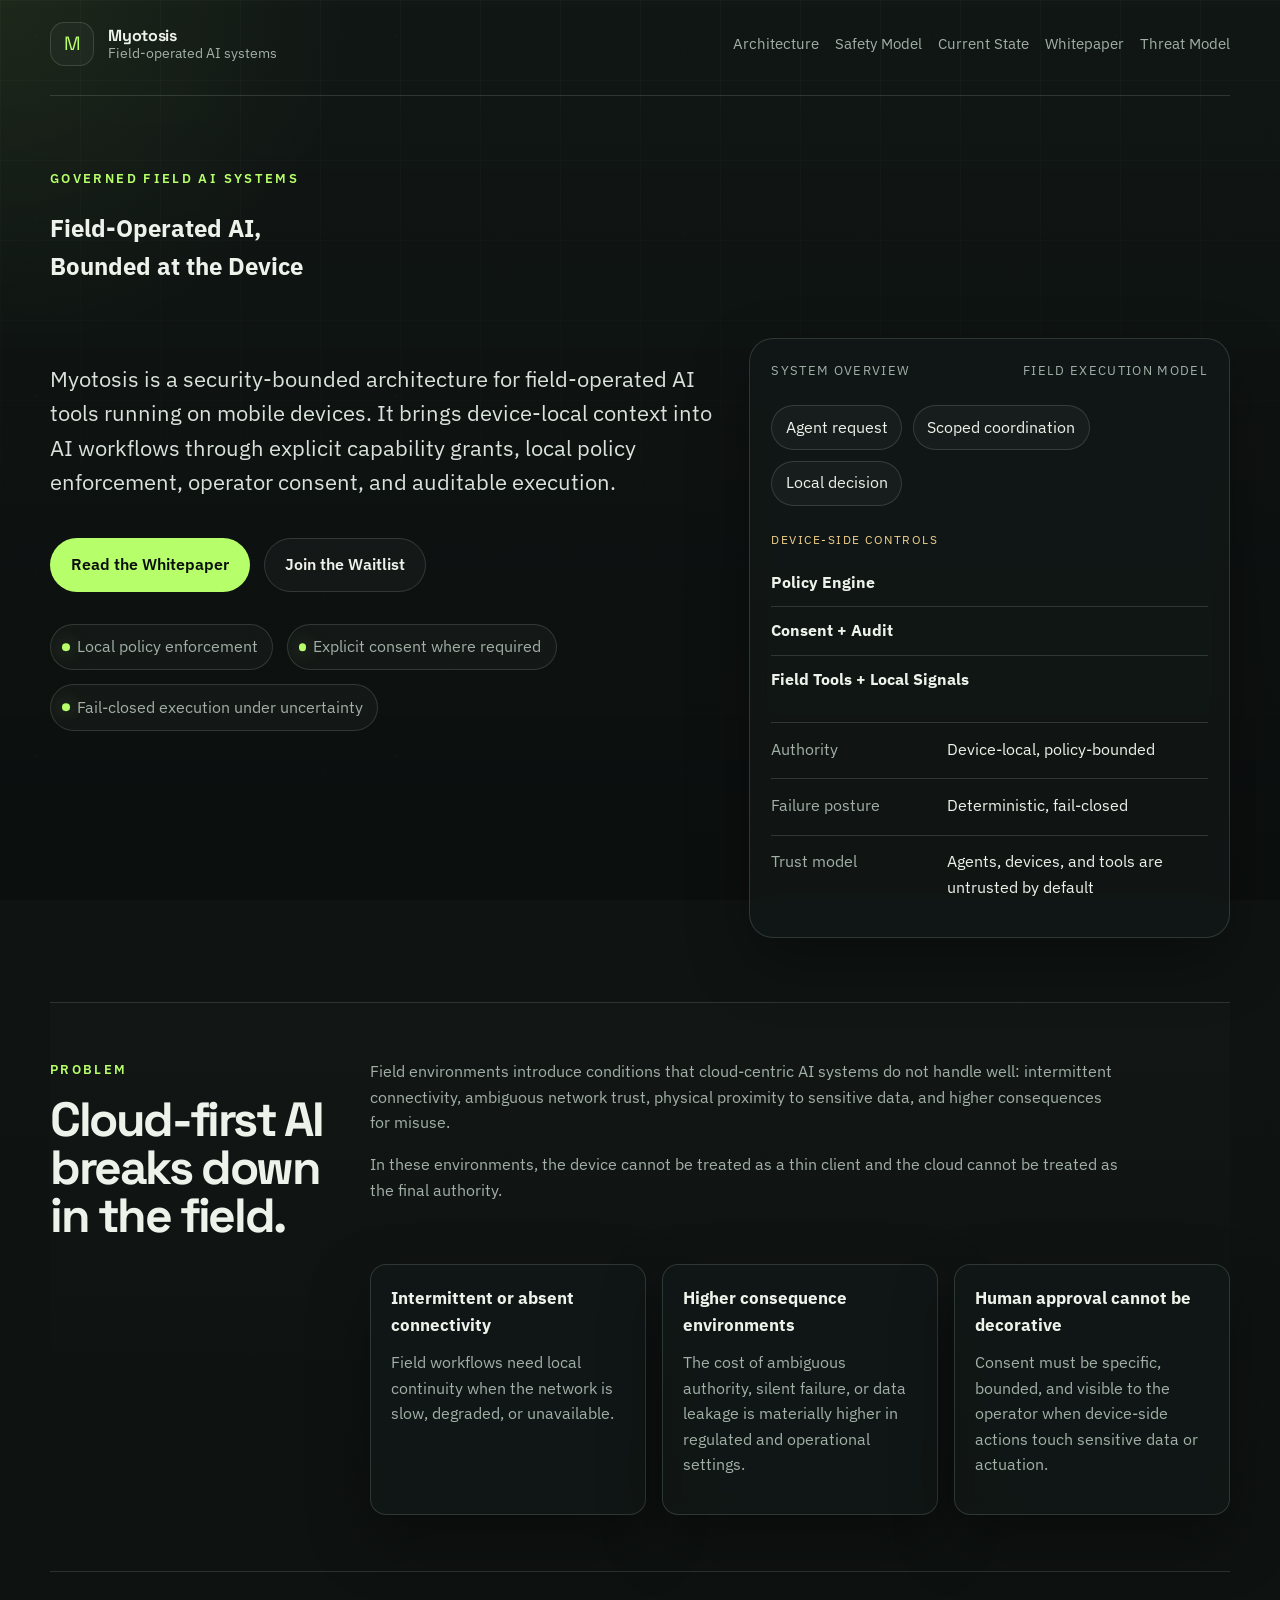
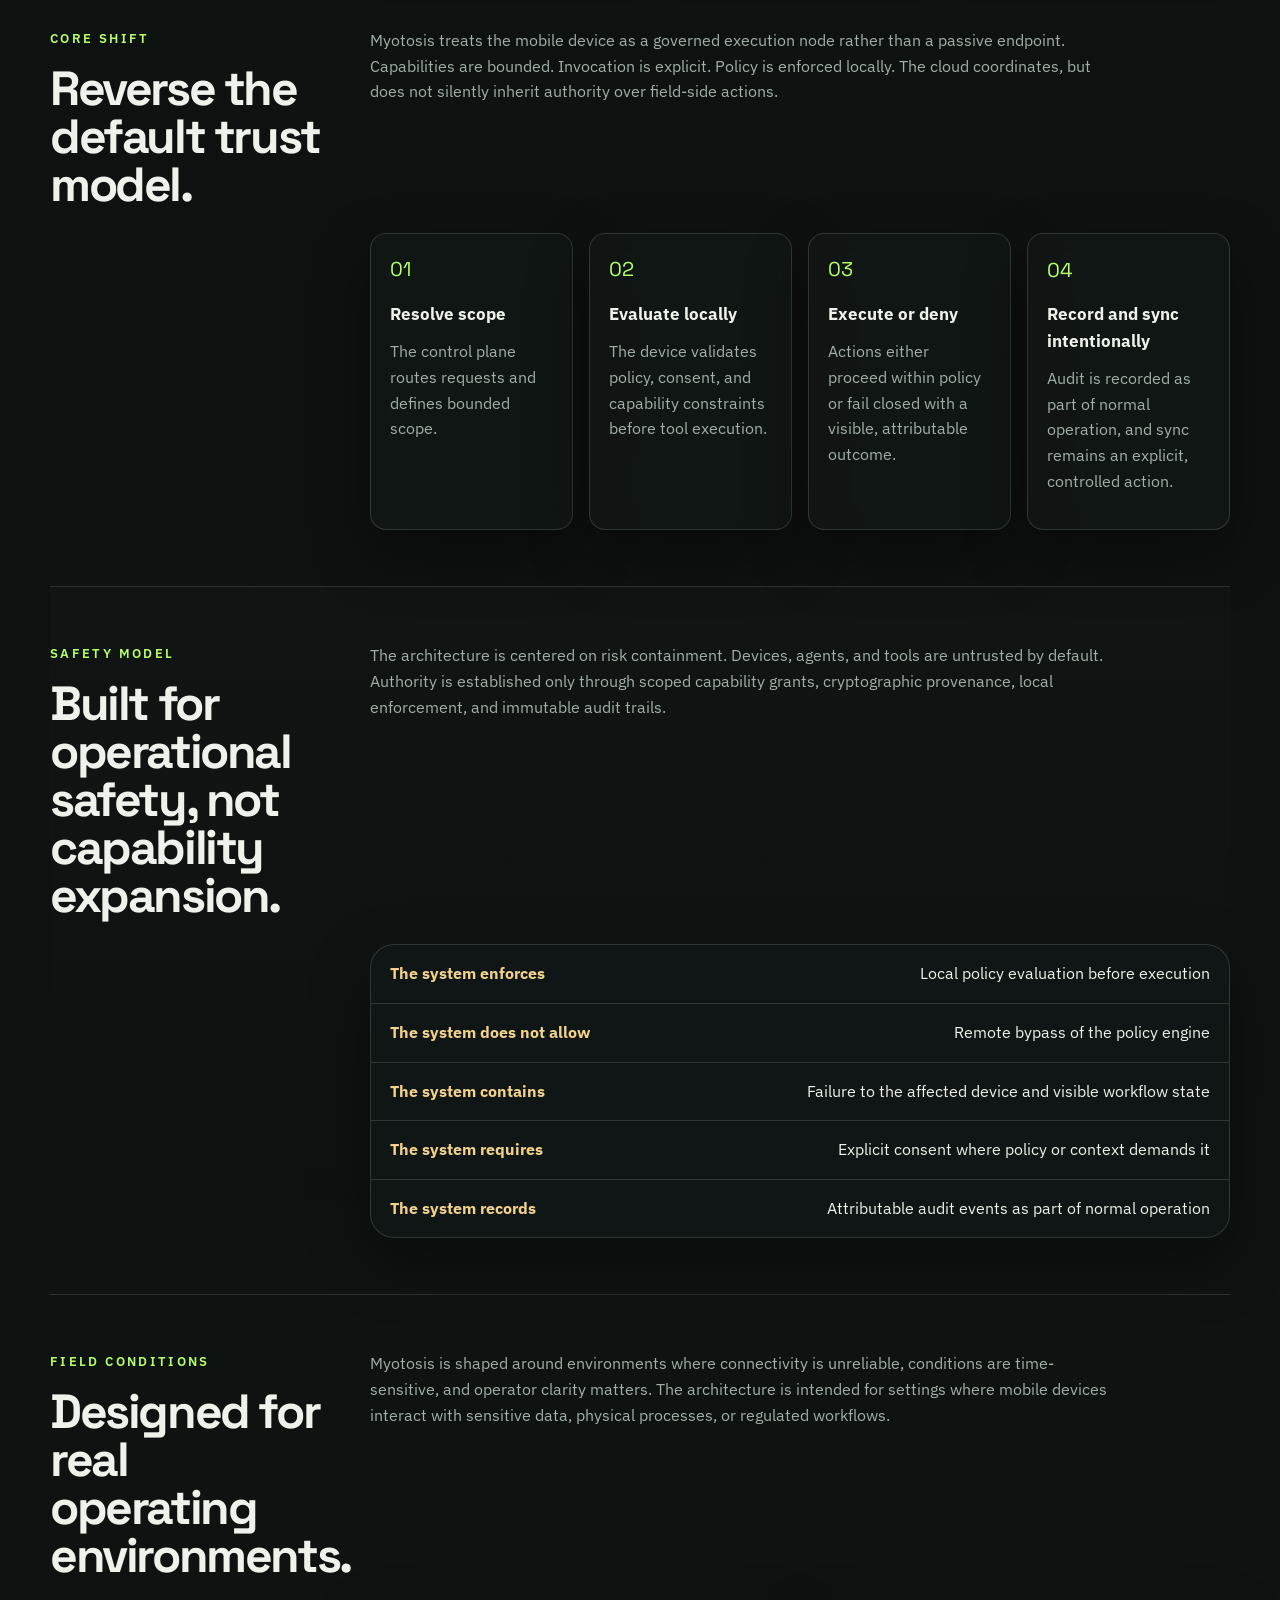
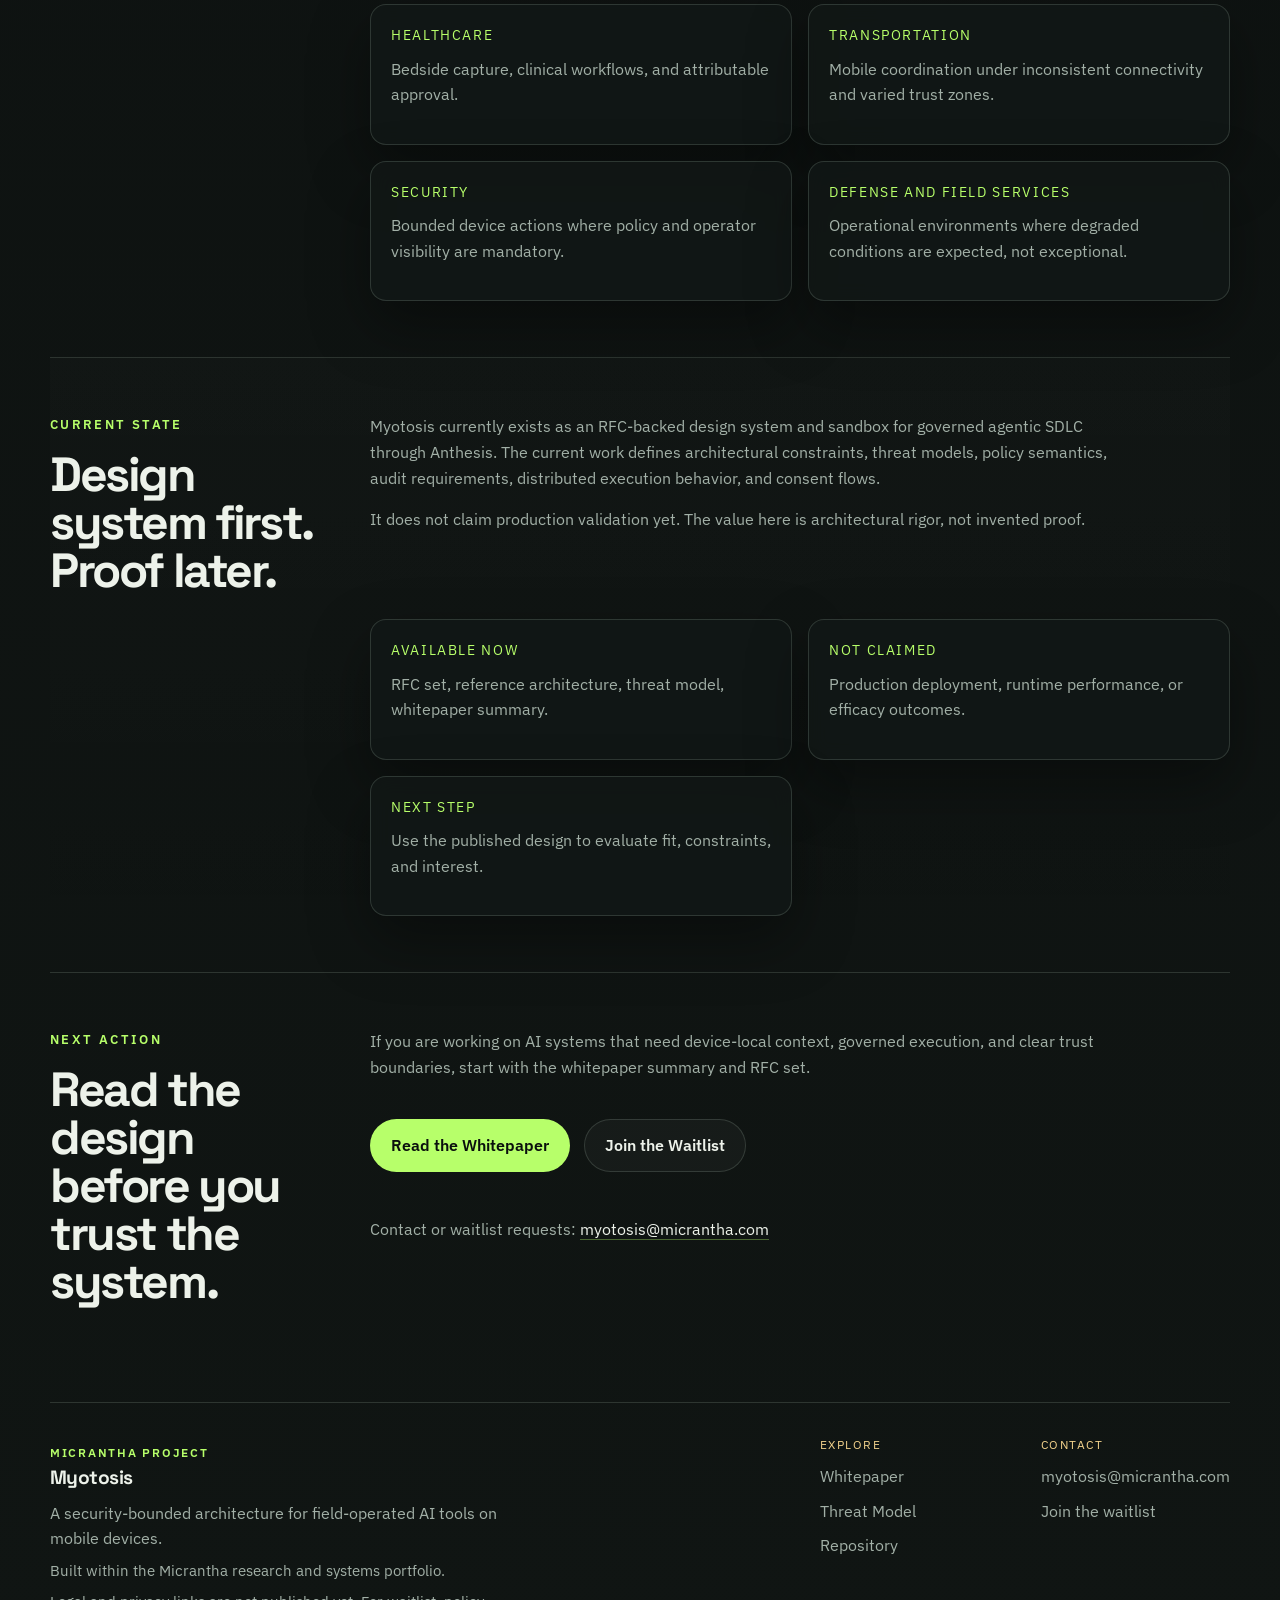
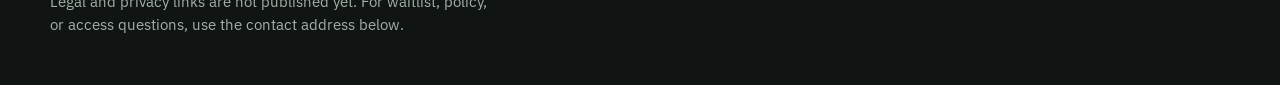
==== web/index.html @ fd159fad "feat: move public website to community repo" ====
<!DOCTYPE html>
<html lang="en">
  <head>
    <meta charset="UTF-8" />
    <meta name="viewport" content="width=device-width, initial-scale=1.0" />
    <title>Myotosis | Field-Operated AI, Bounded at the Device</title>
    <meta
      name="description"
      content="Myotosis is a security-bounded architecture for field-operated AI tools on mobile devices, with local policy enforcement, explicit consent, and auditable execution."
    />
    <link rel="preconnect" href="https://fonts.googleapis.com" />
    <link rel="preconnect" href="https://fonts.gstatic.com" crossorigin />
    <link
      href="https://fonts.googleapis.com/css2?family=IBM+Plex+Sans:wght@400;500;600&family=Space+Grotesk:wght@500;700&display=swap"
      rel="stylesheet"
    />
    <link rel="stylesheet" href="assets/styles.css" />
  </head>
  <body class="page-shell">
    <div class="noise" aria-hidden="true"></div>
    <header class="site-header">
      <a class="brand" href="index.html">
        <span class="brand-mark">M</span>
        <span class="brand-copy">
          <strong>Myotosis</strong>
          <span>Field-operated AI systems</span>
        </span>
      </a>
      <nav class="site-nav" aria-label="Primary">
        <a href="#architecture">Architecture</a>
        <a href="#safety">Safety Model</a>
        <a href="#state">Current State</a>
        <a href="whitepaper.html">Whitepaper</a>
        <a href="threat-model.html">Threat Model</a>
      </nav>
    </header>

    <main>
      <section class="hero">
        <div class="hero-headline">
          <p class="eyebrow">Governed field AI systems</p>
          <h1>
            <span>Field-Operated AI,</span>
            <span>Bounded at the Device</span>
          </h1>
        </div>

        <div class="hero-copy">
          <p class="lede">
            Myotosis is a security-bounded architecture for field-operated AI
            tools running on mobile devices. It brings device-local context into
            AI workflows through explicit capability grants, local policy
            enforcement, operator consent, and auditable execution.
          </p>
          <div class="cta-row">
            <a class="button button-primary" href="whitepaper.html"
              >Read the Whitepaper</a
            >
            <a
              class="button button-secondary"
              href="mailto:myotosis@micrantha.com?subject=Waitlist%20Request"
              >Join the Waitlist</a
            >
          </div>
          <ul class="signal-list" aria-label="Key properties">
            <li>Local policy enforcement</li>
            <li>Explicit consent where required</li>
            <li>Fail-closed execution under uncertainty</li>
          </ul>
        </div>

        <aside class="hero-panel" aria-label="System overview">
          <div class="panel-header">
            <span>System overview</span>
            <span>Field execution model</span>
          </div>
          <div class="diagram-flow" aria-label="Request path">
            <span>Agent request</span>
            <span>Scoped coordination</span>
            <span>Local decision</span>
          </div>
          <div class="diagram-lanes">
            <span class="lane-label">Device-side controls</span>
            <div class="diagram-core">
              <strong>Policy Engine</strong>
              <strong>Consent + Audit</strong>
              <strong>Field Tools + Local Signals</strong>
            </div>
          </div>
          <dl class="panel-metrics">
            <div>
              <dt>Authority</dt>
              <dd>Device-local, policy-bounded</dd>
            </div>
            <div>
              <dt>Failure posture</dt>
              <dd>Deterministic, fail-closed</dd>
            </div>
            <div>
              <dt>Trust model</dt>
              <dd>Agents, devices, and tools are untrusted by default</dd>
            </div>
          </dl>
        </aside>
      </section>

      <section class="section-grid section-band">
        <div class="section-intro">
          <p class="section-label">Problem</p>
          <h2>Cloud-first AI breaks down in the field.</h2>
        </div>
        <div class="section-copy">
          <p>
            Field environments introduce conditions that cloud-centric AI
            systems do not handle well: intermittent connectivity, ambiguous
            network trust, physical proximity to sensitive data, and higher
            consequences for misuse.
          </p>
          <p>
            In these environments, the device cannot be treated as a thin
            client and the cloud cannot be treated as the final authority.
          </p>
        </div>
        <div class="card-grid">
          <article class="feature-card">
            <h3>Intermittent or absent connectivity</h3>
            <p>
              Field workflows need local continuity when the network is slow,
              degraded, or unavailable.
            </p>
          </article>
          <article class="feature-card">
            <h3>Higher consequence environments</h3>
            <p>
              The cost of ambiguous authority, silent failure, or data leakage is
              materially higher in regulated and operational settings.
            </p>
          </article>
          <article class="feature-card">
            <h3>Human approval cannot be decorative</h3>
            <p>
              Consent must be specific, bounded, and visible to the operator
              when device-side actions touch sensitive data or actuation.
            </p>
          </article>
        </div>
      </section>

      <section class="section-grid" id="architecture">
        <div class="section-intro">
          <p class="section-label">Core shift</p>
          <h2>Reverse the default trust model.</h2>
        </div>
        <div class="section-copy">
          <p>
            Myotosis treats the mobile device as a governed execution node
            rather than a passive endpoint. Capabilities are bounded.
            Invocation is explicit. Policy is enforced locally. The cloud
            coordinates, but does not silently inherit authority over field-side
            actions.
          </p>
        </div>
        <div class="timeline">
          <div class="timeline-item">
            <span>01</span>
            <h3>Resolve scope</h3>
            <p>The control plane routes requests and defines bounded scope.</p>
          </div>
          <div class="timeline-item">
            <span>02</span>
            <h3>Evaluate locally</h3>
            <p>
              The device validates policy, consent, and capability constraints
              before tool execution.
            </p>
          </div>
          <div class="timeline-item">
            <span>03</span>
            <h3>Execute or deny</h3>
            <p>
              Actions either proceed within policy or fail closed with a visible,
              attributable outcome.
            </p>
          </div>
          <div class="timeline-item">
            <span>04</span>
            <h3>Record and sync intentionally</h3>
            <p>
              Audit is recorded as part of normal operation, and sync remains an
              explicit, controlled action.
            </p>
          </div>
        </div>
      </section>

      <section class="section-grid section-band" id="safety">
        <div class="section-intro">
          <p class="section-label">Safety model</p>
          <h2>Built for operational safety, not capability expansion.</h2>
        </div>
        <div class="section-copy">
          <p>
            The architecture is centered on risk containment. Devices, agents,
            and tools are untrusted by default. Authority is established only
            through scoped capability grants, cryptographic provenance, local
            enforcement, and immutable audit trails.
          </p>
        </div>
        <div class="rules-board">
          <div class="rule-row">
            <strong>The system enforces</strong>
            <span>Local policy evaluation before execution</span>
          </div>
          <div class="rule-row">
            <strong>The system does not allow</strong>
            <span>Remote bypass of the policy engine</span>
          </div>
          <div class="rule-row">
            <strong>The system contains</strong>
            <span>Failure to the affected device and visible workflow state</span>
          </div>
          <div class="rule-row">
            <strong>The system requires</strong>
            <span>Explicit consent where policy or context demands it</span>
          </div>
          <div class="rule-row">
            <strong>The system records</strong>
            <span>Attributable audit events as part of normal operation</span>
          </div>
        </div>
      </section>

      <section class="section-grid">
        <div class="section-intro">
          <p class="section-label">Field conditions</p>
          <h2>Designed for real operating environments.</h2>
        </div>
        <div class="section-copy">
          <p>
            Myotosis is shaped around environments where connectivity is
            unreliable, conditions are time-sensitive, and operator clarity
            matters. The architecture is intended for settings where mobile
            devices interact with sensitive data, physical processes, or
            regulated workflows.
          </p>
        </div>
        <div class="sector-grid">
          <div class="sector-card">
            <span>Healthcare</span>
            <p>Bedside capture, clinical workflows, and attributable approval.</p>
          </div>
          <div class="sector-card">
            <span>Transportation</span>
            <p>Mobile coordination under inconsistent connectivity and varied trust zones.</p>
          </div>
          <div class="sector-card">
            <span>Security</span>
            <p>Bounded device actions where policy and operator visibility are mandatory.</p>
          </div>
          <div class="sector-card">
            <span>Defense and field services</span>
            <p>Operational environments where degraded conditions are expected, not exceptional.</p>
          </div>
        </div>
      </section>

      <section class="section-grid section-band" id="state">
        <div class="section-intro">
          <p class="section-label">Current state</p>
          <h2>Design system first. Proof later.</h2>
        </div>
        <div class="section-copy">
          <p>
            Myotosis currently exists as an RFC-backed design system and
            sandbox for governed agentic SDLC through Anthesis. The current work
            defines architectural constraints, threat models, policy semantics,
            audit requirements, distributed execution behavior, and consent
            flows.
          </p>
          <p>
            It does not claim production validation yet. The value here is
            architectural rigor, not invented proof.
          </p>
        </div>
        <div class="status-grid">
          <div class="status-card">
            <span>Available now</span>
            <p>RFC set, reference architecture, threat model, whitepaper summary.</p>
          </div>
          <div class="status-card">
            <span>Not claimed</span>
            <p>Production deployment, runtime performance, or efficacy outcomes.</p>
          </div>
          <div class="status-card">
            <span>Next step</span>
            <p>Use the published design to evaluate fit, constraints, and interest.</p>
          </div>
        </div>
      </section>

      <section class="section-grid final-cta" id="waitlist">
        <div class="section-intro">
          <p class="section-label">Next action</p>
          <h2>Read the design before you trust the system.</h2>
        </div>
        <div class="section-copy">
          <p>
            If you are working on AI systems that need device-local context,
            governed execution, and clear trust boundaries, start with the
            whitepaper summary and RFC set.
          </p>
          <div class="cta-row">
            <a class="button button-primary" href="whitepaper.html"
              >Read the Whitepaper</a
            >
            <a
              class="button button-secondary"
              href="mailto:myotosis@micrantha.com?subject=Waitlist%20Request"
              >Join the Waitlist</a
            >
          </div>
          <div class="contact-line">
            <p>
              Contact or waitlist requests:
              <a href="mailto:myotosis@micrantha.com?subject=Myotosis%20Inquiry"
                >myotosis@micrantha.com</a
              >
            </p>
          </div>
        </div>
      </section>
    </main>

    <footer class="site-footer">
      <div class="footer-brand">
        <p class="footer-kicker">Micrantha project</p>
        <strong class="footer-title">Myotosis</strong>
        <p>
          A security-bounded architecture for field-operated AI tools on mobile
          devices.
        </p>
        <p class="footer-meta">
          Built within the Micrantha research and systems portfolio.
        </p>
        <p class="footer-note">
          Legal and privacy links are not published yet. For waitlist, policy,
          or access questions, use the contact address below.
        </p>
      </div>
      <div class="footer-grid">
        <div class="footer-column">
          <span>Explore</span>
          <nav aria-label="Footer">
            <a href="whitepaper.html">Whitepaper</a>
            <a href="threat-model.html">Threat Model</a>
            <a href="https://github.com/hackelia-micrantha/mobuild">Repository</a>
          </nav>
        </div>
        <div class="footer-column">
          <span>Contact</span>
          <div class="footer-links">
            <a href="mailto:myotosis@micrantha.com?subject=Myotosis%20Inquiry"
              >myotosis@micrantha.com</a
            >
            <a href="mailto:myotosis@micrantha.com?subject=Waitlist%20Request"
              >Join the waitlist</a
            >
          </div>
        </div>
      </div>
    </footer>
  </body>
</html>
---- web/assets/styles.css ----
:root {
  --bg: #0d1110;
  --bg-alt: #121816;
  --panel: rgba(18, 24, 22, 0.82);
  --panel-strong: #161d1a;
  --line: rgba(182, 202, 188, 0.18);
  --text: #edf2ea;
  --muted: #a2b0a7;
  --accent: #b7ff6a;
  --accent-dim: rgba(183, 255, 106, 0.12);
  --warning: #f1d18b;
  --shadow: 0 24px 60px rgba(0, 0, 0, 0.36);
  --radius: 24px;
  --radius-sm: 16px;
  --content-width: 1180px;
}

* {
  box-sizing: border-box;
}

html {
  scroll-behavior: smooth;
}

body {
  margin: 0;
  min-height: 100vh;
  background:
    radial-gradient(circle at top left, rgba(183, 255, 106, 0.08), transparent 22rem),
    linear-gradient(180deg, #111715 0%, #0d1110 40%, #101513 100%);
  color: var(--text);
  font-family: "IBM Plex Sans", sans-serif;
  line-height: 1.6;
}

a {
  color: inherit;
  text-decoration: none;
}

img {
  max-width: 100%;
}

.page-shell {
  position: relative;
  overflow-x: hidden;
}

.page-shell::before,
.page-shell::after {
  content: "";
  position: fixed;
  inset: 0;
  pointer-events: none;
  z-index: -2;
}

.page-shell::before {
  background-image:
    linear-gradient(rgba(255, 255, 255, 0.03) 1px, transparent 1px),
    linear-gradient(90deg, rgba(255, 255, 255, 0.03) 1px, transparent 1px);
  background-size: 5rem 5rem;
  mask-image: linear-gradient(180deg, rgba(0, 0, 0, 0.8), transparent 85%);
}

.page-shell::after {
  background: linear-gradient(180deg, transparent 0%, rgba(0, 0, 0, 0.24) 100%);
}

.noise {
  position: fixed;
  inset: 0;
  z-index: -1;
  opacity: 0.055;
  pointer-events: none;
  background-image:
    radial-gradient(circle at 20% 20%, rgba(255, 255, 255, 0.4) 0 1px, transparent 1px),
    radial-gradient(circle at 80% 30%, rgba(255, 255, 255, 0.28) 0 1px, transparent 1px),
    radial-gradient(circle at 50% 70%, rgba(255, 255, 255, 0.32) 0 1px, transparent 1px);
  background-size: 180px 180px;
}

.site-header,
.site-footer,
main,
.paper-layout {
  width: min(calc(100% - 2.5rem), var(--content-width));
  margin: 0 auto;
}

.site-header {
  display: flex;
  align-items: center;
  justify-content: space-between;
  gap: 1.5rem;
  padding: 1.4rem 0 0.8rem;
}

.brand {
  display: inline-flex;
  align-items: center;
  gap: 0.9rem;
}

.brand-mark {
  display: inline-grid;
  place-items: center;
  width: 2.75rem;
  height: 2.75rem;
  border: 1px solid var(--line);
  border-radius: 0.9rem;
  background: rgba(255, 255, 255, 0.03);
  color: var(--accent);
  font-family: "Space Grotesk", sans-serif;
  font-size: 1.2rem;
}

.brand-copy {
  display: flex;
  flex-direction: column;
  line-height: 1.15;
}

.brand-copy strong {
  font-size: 1rem;
  font-family: "Space Grotesk", sans-serif;
  letter-spacing: -0.02em;
}

.brand-copy span:last-child {
  color: var(--muted);
  font-size: 0.88rem;
}

.site-nav {
  display: flex;
  flex-wrap: wrap;
  gap: 1rem;
  color: var(--muted);
  font-size: 0.94rem;
}

.site-nav a:hover,
.site-nav a:focus-visible,
.site-footer a:hover,
.site-footer a:focus-visible {
  color: var(--text);
}

main {
  padding: 1rem 0 4rem;
}

.section-grid,
.paper-section,
.paper-hero {
  border-top: 1px solid var(--line);
}

.hero {
  display: grid;
  grid-template-columns: minmax(0, 1fr) minmax(20rem, 0.72fr);
  gap: 2rem;
  align-items: stretch;
  padding: 4.5rem 0 4rem;
  border-top: 1px solid var(--line);
}

.hero-headline {
  grid-column: 1 / -1;
  max-width: 60rem;
}

.hero-headline h1 span {
  display: block;
}

.hero-copy h1,
.paper-hero h1 {
  margin: 0;
  font-family: "Space Grotesk", sans-serif;
  font-size: clamp(3.4rem, 9vw, 6.5rem);
  line-height: 0.94;
  letter-spacing: -0.06em;
  max-width: none;
  text-wrap: balance;
}

.eyebrow,
.section-label {
  margin: 0 0 1rem;
  color: var(--accent);
  font-size: 0.82rem;
  font-weight: 600;
  text-transform: uppercase;
  letter-spacing: 0.18em;
}

.lede {
  max-width: 43rem;
  margin: 1.5rem 0 0;
  color: #d9e2db;
  font-size: clamp(1.05rem, 2vw, 1.35rem);
}

.hero-panel,
.feature-card,
.status-card,
.sector-card,
.timeline-item,
.paper-card,
.rules-board,
.paper-note {
  background: var(--panel);
  border: 1px solid var(--line);
  box-shadow: var(--shadow);
  backdrop-filter: blur(10px);
}

.hero-panel {
  padding: 1.3rem;
  border-radius: var(--radius);
}

.panel-header,
.rule-row,
.panel-metrics {
  display: flex;
  justify-content: space-between;
  gap: 1rem;
}

.panel-header {
  color: var(--muted);
  font-size: 0.84rem;
  text-transform: uppercase;
  letter-spacing: 0.1em;
}

.diagram-flow {
  display: flex;
  flex-wrap: wrap;
  gap: 0.65rem;
  margin: 1.5rem 0;
}

.diagram-flow span {
  display: inline-flex;
  align-items: center;
  padding: 0.55rem 0.85rem;
  border: 1px solid var(--line);
  border-radius: 999px;
  background: rgba(255, 255, 255, 0.03);
  color: var(--text);
}

.diagram-core strong {
  display: block;
  padding: 0.7rem 0;
  border-bottom: 1px solid var(--line);
}

.lane-label {
  display: block;
  margin-bottom: 0.55rem;
  color: var(--warning);
  font-size: 0.78rem;
  text-transform: uppercase;
  letter-spacing: 0.12em;
}

.diagram-lanes {
  margin-bottom: 1.2rem;
}

.diagram-core {
  display: grid;
}

.diagram-core strong {
  font-size: 0.98rem;
}

.diagram-core strong:last-child {
  border-bottom: 0;
}

.panel-metrics {
  flex-direction: column;
}

.panel-metrics div {
  display: grid;
  grid-template-columns: 10rem 1fr;
  gap: 1rem;
  padding-top: 0.85rem;
  border-top: 1px solid var(--line);
}

.panel-metrics dt {
  color: var(--muted);
}

.panel-metrics dd {
  margin: 0;
}

.cta-row {
  display: flex;
  flex-wrap: wrap;
  gap: 0.9rem;
  margin: 2.4rem 0 0;
}

.button {
  display: inline-flex;
  align-items: center;
  justify-content: center;
  min-height: 3rem;
  padding: 0.8rem 1.25rem;
  border-radius: 999px;
  border: 1px solid transparent;
  font-weight: 600;
  transition:
    transform 180ms ease,
    border-color 180ms ease,
    background-color 180ms ease;
}

.button:hover,
.button:focus-visible {
  transform: translateY(-1px);
}

.button-primary {
  background: var(--accent);
  color: #0a0f0d;
}

.button-secondary {
  border-color: var(--line);
  background: rgba(255, 255, 255, 0.03);
}

.signal-list,
.paper-list {
  margin: 2rem 0 0;
  padding: 0;
  list-style: none;
}

.signal-list {
  display: flex;
  flex-wrap: wrap;
  gap: 0.85rem;
}

.signal-list li,
.paper-list li {
  position: relative;
}

.signal-list li {
  padding: 0.6rem 0.9rem 0.6rem 1.6rem;
  border: 1px solid var(--line);
  border-radius: 999px;
  color: var(--muted);
  background: rgba(255, 255, 255, 0.03);
}

.signal-list li::before,
.paper-list li::before {
  content: "";
  position: absolute;
  left: 0;
  top: 0.85rem;
  width: 0.48rem;
  height: 0.48rem;
  border-radius: 50%;
  background: var(--accent);
  box-shadow: 0 0 18px rgba(183, 255, 106, 0.4);
}

.signal-list li::before {
  left: 0.7rem;
  top: 50%;
  transform: translateY(-50%);
}

.section-grid {
  display: grid;
  grid-template-columns: 18rem minmax(0, 1fr);
  gap: 1.5rem 2rem;
  padding: 3.5rem 0;
}

.section-band {
  background: linear-gradient(180deg, rgba(255, 255, 255, 0.014), rgba(255, 255, 255, 0));
}

.section-intro h2,
.paper-section h2 {
  margin: 0;
  font-family: "Space Grotesk", sans-serif;
  font-size: clamp(1.8rem, 4vw, 3rem);
  line-height: 1;
  letter-spacing: -0.05em;
}

.section-copy {
  max-width: 47rem;
}

.section-copy p,
.paper-section p,
.paper-card p,
.feature-card p,
.sector-card p,
.status-card p,
.timeline-item p {
  margin-top: 0;
  color: var(--muted);
}

.card-grid,
.status-grid,
.sector-grid,
.paper-grid {
  grid-column: 2;
  display: grid;
  grid-template-columns: repeat(3, minmax(0, 1fr));
  gap: 1rem;
}

.sector-grid,
.status-grid,
.paper-grid {
  grid-template-columns: repeat(2, minmax(0, 1fr));
}

.feature-card,
.status-card,
.sector-card,
.paper-card {
  padding: 1.25rem;
  border-radius: var(--radius-sm);
}

.feature-card h3,
.timeline-item h3,
.paper-card h3 {
  margin: 0 0 0.7rem;
  font-size: 1.05rem;
}

.timeline {
  grid-column: 2;
  display: grid;
  grid-template-columns: repeat(4, minmax(0, 1fr));
  gap: 1rem;
}

.timeline-item {
  padding: 1.2rem;
  border-radius: var(--radius-sm);
}

.timeline-item span {
  display: inline-block;
  margin-bottom: 1rem;
  color: var(--accent);
  font-family: "Space Grotesk", sans-serif;
  font-size: 1.25rem;
}

.rules-board {
  grid-column: 2;
  border-radius: var(--radius);
  overflow: hidden;
}

.rule-row {
  padding: 1rem 1.2rem;
  align-items: flex-start;
}

.rule-row + .rule-row {
  border-top: 1px solid var(--line);
}

.rule-row strong {
  width: 13rem;
  color: var(--warning);
  flex: 0 0 auto;
}

.sector-card span,
.status-card span {
  display: block;
  margin-bottom: 0.6rem;
  font-size: 0.85rem;
  text-transform: uppercase;
  letter-spacing: 0.12em;
  color: var(--accent);
}

.final-cta {
  padding-bottom: 2rem;
}

.contact-line {
  padding-top: 2.8rem;
  color: var(--muted);
}

.contact-line a {
  color: var(--text);
  border-bottom: 1px solid rgba(183, 255, 106, 0.35);
}

.contact-line p {
  margin: 0;
}

.site-footer {
  display: flex;
  justify-content: space-between;
  gap: 2rem;
  align-items: flex-start;
  padding: 2rem 0 3rem;
  color: var(--muted);
  border-top: 1px solid var(--line);
}

.site-footer p {
  max-width: 28rem;
  margin: 0.45rem 0 0;
}

.footer-brand {
  max-width: 32rem;
}

.footer-kicker {
  margin: 0;
  color: var(--accent);
  font-size: 0.78rem;
  font-weight: 600;
  text-transform: uppercase;
  letter-spacing: 0.14em;
}

.footer-title {
  margin-top: 0.35rem;
  color: var(--text);
  font-family: "Space Grotesk", sans-serif;
  font-size: 1.2rem;
  letter-spacing: -0.03em;
}

.footer-grid {
  display: grid;
  grid-template-columns: repeat(2, minmax(10rem, 1fr));
  gap: 1rem 2rem;
}

.footer-column span {
  display: block;
  margin-bottom: 0.55rem;
  color: var(--warning);
  font-size: 0.78rem;
  text-transform: uppercase;
  letter-spacing: 0.12em;
}

.footer-column nav,
.footer-column .footer-links {
  display: flex;
  flex-direction: column;
  gap: 0.55rem;
}

.footer-meta {
  margin-top: 1.2rem;
  font-size: 0.92rem;
}

.footer-note {
  margin-top: 1.2rem;
  max-width: 25rem;
  font-size: 0.92rem;
}

.page-shell-paper main,
.paper-layout {
  padding: 1rem 0 4rem;
}

.paper-layout {
  max-width: 54rem;
}

.paper-hero {
  padding: 4rem 0 2.5rem;
}

.paper-note {
  margin-top: 1.5rem;
  padding: 1rem 1.1rem;
  border-radius: var(--radius-sm);
  color: var(--warning);
}

.paper-section {
  padding: 2.2rem 0;
}

.paper-grid {
  margin-top: 1.5rem;
}

.paper-list {
  margin-top: 1rem;
}

.paper-list li {
  margin: 0 0 1rem;
  padding-left: 1.2rem;
  color: var(--muted);
}

.paper-list li::before {
  top: 0.7rem;
}

:focus-visible {
  outline: 2px solid var(--accent);
  outline-offset: 2px;
}

@media (max-width: 960px) {
  .hero,
  .section-grid,
  .timeline,
  .card-grid,
  .status-grid,
  .sector-grid,
  .paper-grid,
  .site-footer {
    grid-template-columns: 1fr;
  }

  .section-intro,
  .section-copy,
  .timeline,
  .card-grid,
  .status-grid,
  .sector-grid,
  .rules-board {
    grid-column: auto;
  }

  .hero-panel {
    order: -1;
  }

  .hero-headline {
    max-width: 100%;
  }

  .panel-metrics div,
  .rule-row {
    grid-template-columns: 1fr;
    display: block;
  }

  .rule-row strong {
    display: block;
    width: auto;
    margin-bottom: 0.5rem;
  }

  .site-header,
  .site-footer {
    flex-direction: column;
    align-items: flex-start;
  }

  .footer-grid {
    width: 100%;
    grid-template-columns: 1fr;
  }
}

@media (max-width: 640px) {
  .site-header,
  .site-footer,
  main,
  .paper-layout {
    width: min(calc(100% - 1.35rem), var(--content-width));
  }

  .hero {
    padding-top: 3rem;
  }

  .hero-copy h1,
  .paper-hero h1 {
    max-width: 100%;
    font-size: clamp(2.6rem, 14vw, 4.4rem);
  }

  .button {
    width: 100%;
  }

  .cta-row {
    width: 100%;
  }

  .signal-list {
    flex-direction: column;
  }
}
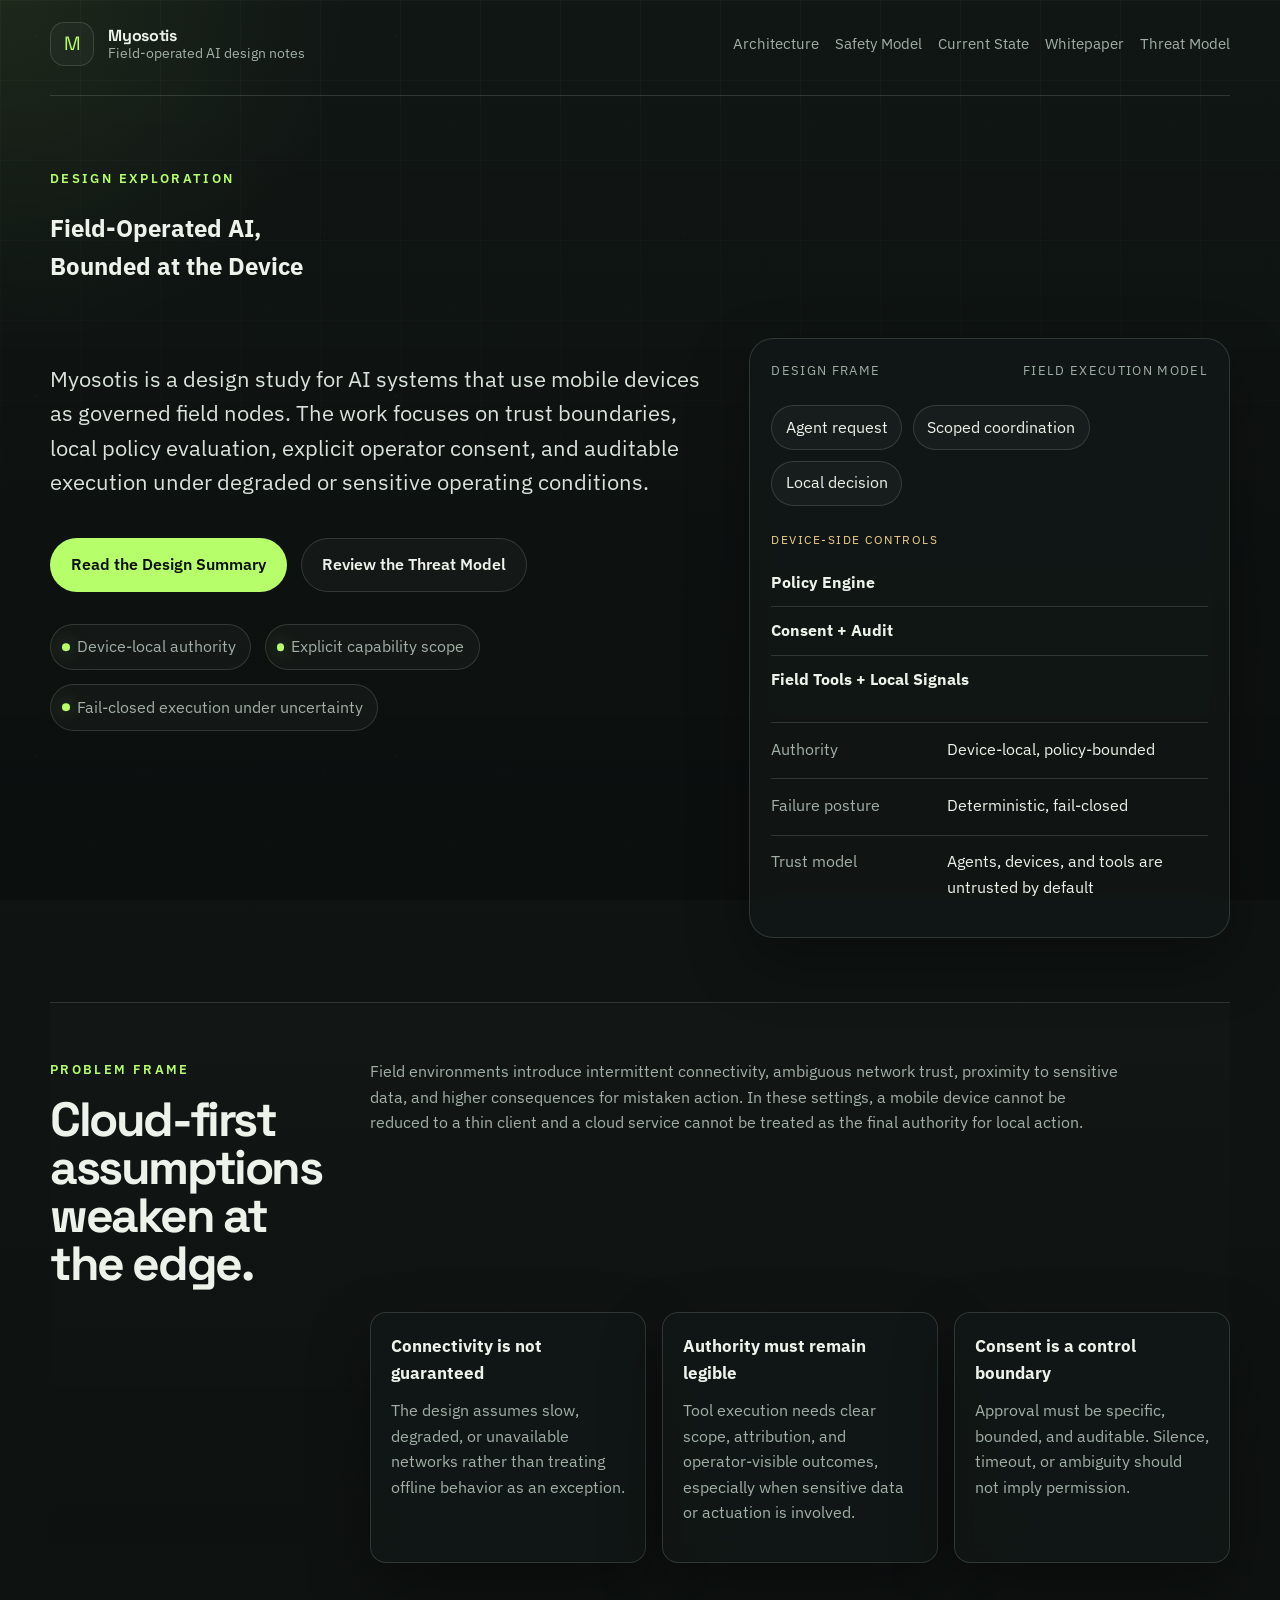
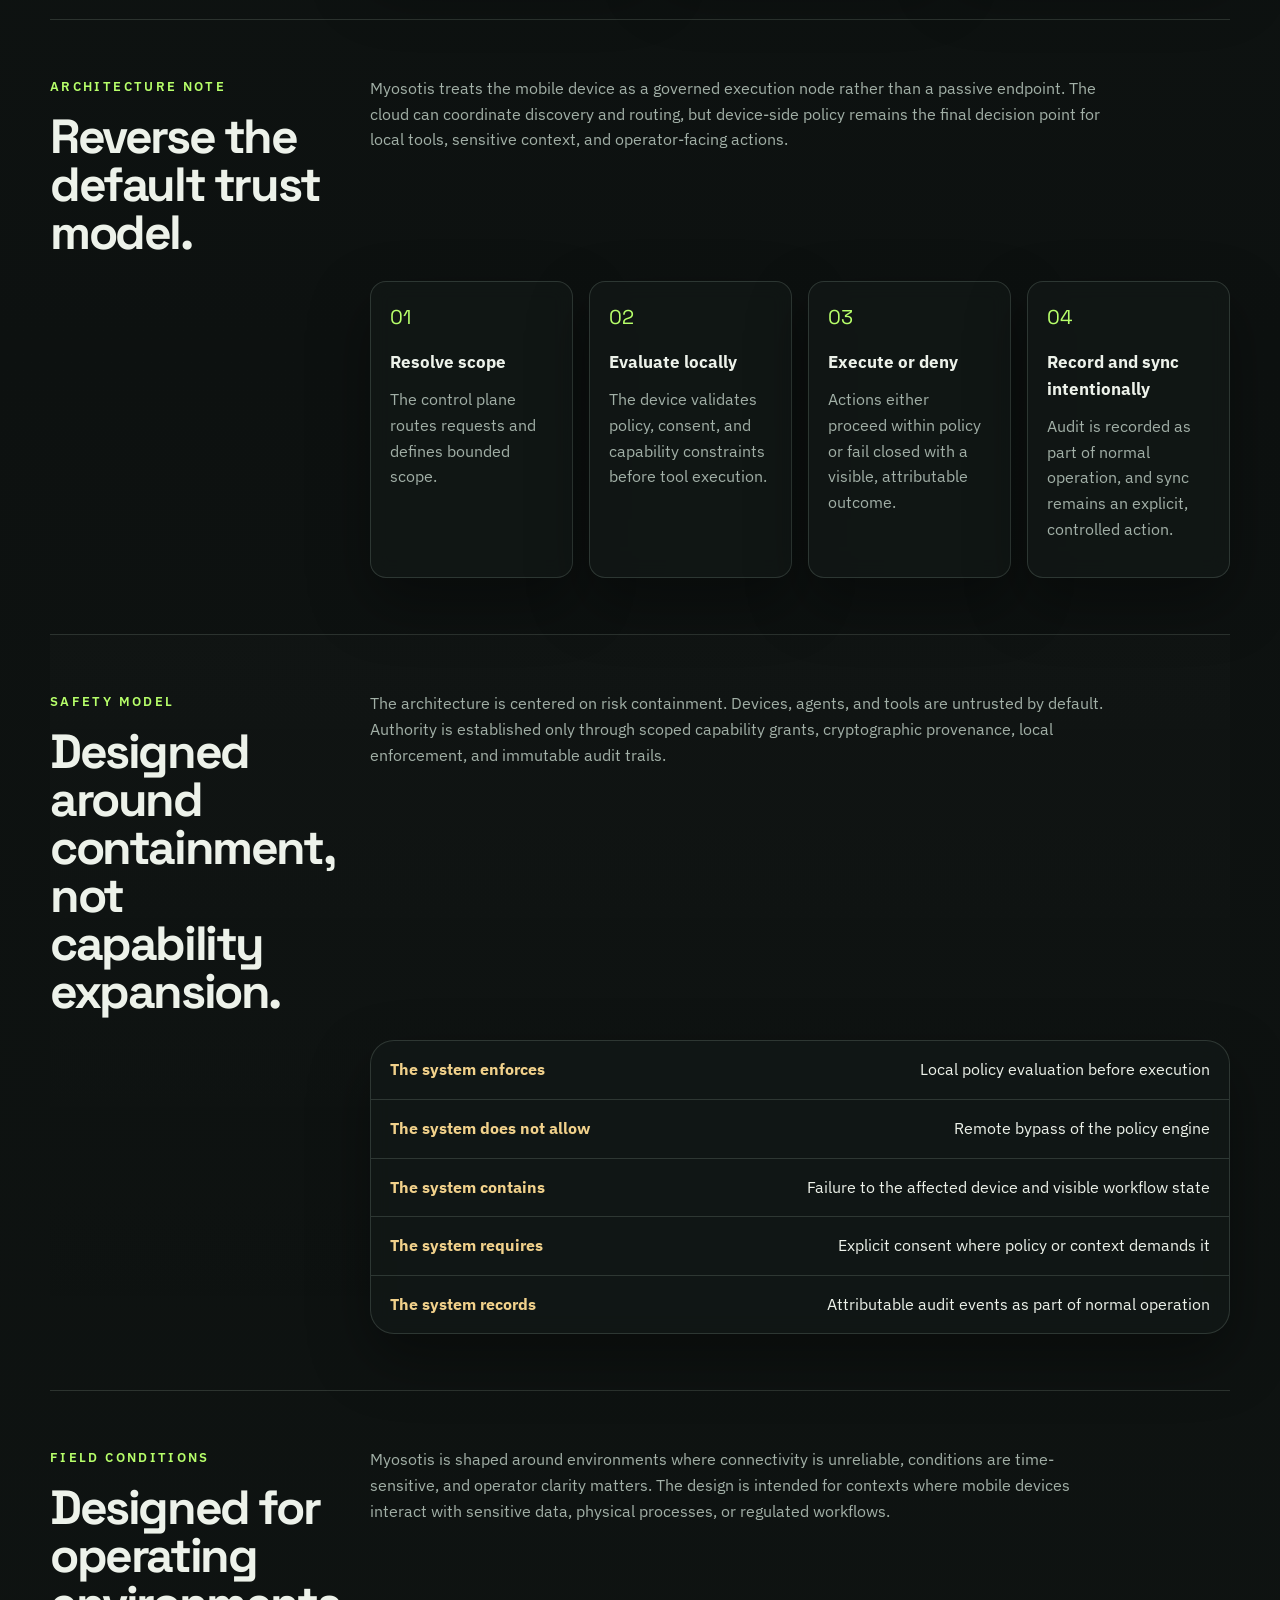
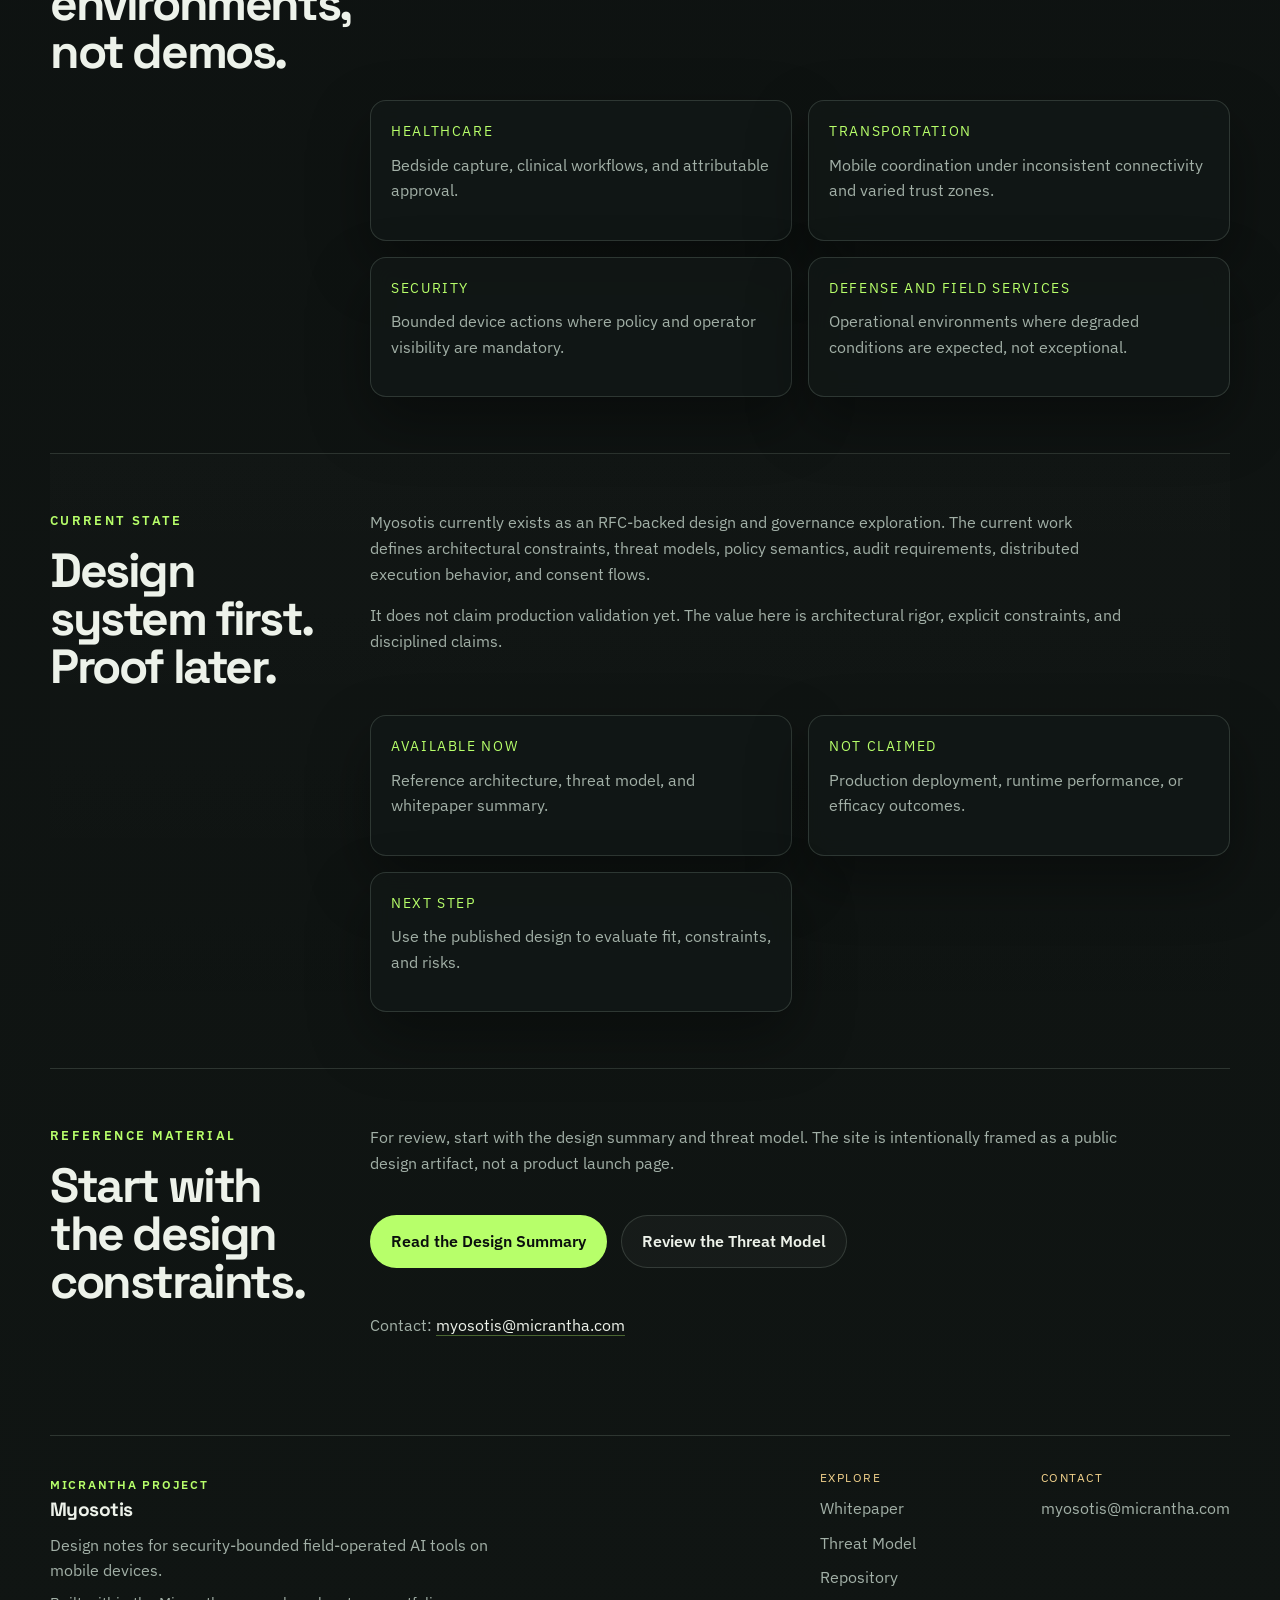
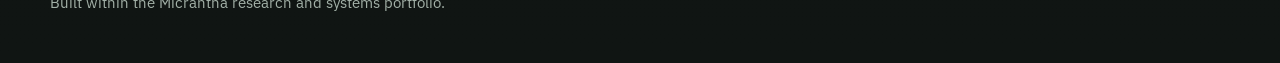
==== commit 55a7554f: "Reframe web frontend as Myosotis design artifact" ====
--- a/web/index.html
+++ b/web/index.html
@@ -3,10 +3,10 @@
   <head>
     <meta charset="UTF-8" />
     <meta name="viewport" content="width=device-width, initial-scale=1.0" />
-    <title>Myotosis | Field-Operated AI, Bounded at the Device</title>
+    <title>Myosotis | Field-Operated AI Design Notes</title>
     <meta
       name="description"
-      content="Myotosis is a security-bounded architecture for field-operated AI tools on mobile devices, with local policy enforcement, explicit consent, and auditable execution."
+      content="Myosotis is a design exploration for field-operated AI systems on mobile devices, with local policy enforcement, explicit consent, and auditable execution."
     />
     <link rel="preconnect" href="https://fonts.googleapis.com" />
     <link rel="preconnect" href="https://fonts.gstatic.com" crossorigin />
@@ -22,8 +22,8 @@
       <a class="brand" href="index.html">
         <span class="brand-mark">M</span>
         <span class="brand-copy">
-          <strong>Myotosis</strong>
-          <span>Field-operated AI systems</span>
+          <strong>Myosotis</strong>
+          <span>Field-operated AI design notes</span>
         </span>
       </a>
       <nav class="site-nav" aria-label="Primary">
@@ -38,7 +38,7 @@
     <main>
       <section class="hero">
         <div class="hero-headline">
-          <p class="eyebrow">Governed field AI systems</p>
+          <p class="eyebrow">Design exploration</p>
           <h1>
             <span>Field-Operated AI,</span>
             <span>Bounded at the Device</span>
@@ -47,31 +47,29 @@
 
         <div class="hero-copy">
           <p class="lede">
-            Myotosis is a security-bounded architecture for field-operated AI
-            tools running on mobile devices. It brings device-local context into
-            AI workflows through explicit capability grants, local policy
-            enforcement, operator consent, and auditable execution.
+            Myosotis is a design study for AI systems that use mobile devices as
+            governed field nodes. The work focuses on trust boundaries, local
+            policy evaluation, explicit operator consent, and auditable execution
+            under degraded or sensitive operating conditions.
           </p>
           <div class="cta-row">
             <a class="button button-primary" href="whitepaper.html"
-              >Read the Whitepaper</a
-            >
-            <a
-              class="button button-secondary"
-              href="mailto:myotosis@micrantha.com?subject=Waitlist%20Request"
-              >Join the Waitlist</a
-            >
-          </div>
-          <ul class="signal-list" aria-label="Key properties">
-            <li>Local policy enforcement</li>
-            <li>Explicit consent where required</li>
+              >Read the Design Summary</a
+            >
+            <a class="button button-secondary" href="threat-model.html"
+              >Review the Threat Model</a
+            >
+          </div>
+          <ul class="signal-list" aria-label="Design constraints">
+            <li>Device-local authority</li>
+            <li>Explicit capability scope</li>
             <li>Fail-closed execution under uncertainty</li>
           </ul>
         </div>
 
         <aside class="hero-panel" aria-label="System overview">
           <div class="panel-header">
-            <span>System overview</span>
+            <span>Design frame</span>
             <span>Field execution model</span>
           </div>
           <div class="diagram-flow" aria-label="Request path">
@@ -106,41 +104,38 @@
 
       <section class="section-grid section-band">
         <div class="section-intro">
-          <p class="section-label">Problem</p>
-          <h2>Cloud-first AI breaks down in the field.</h2>
-        </div>
-        <div class="section-copy">
-          <p>
-            Field environments introduce conditions that cloud-centric AI
-            systems do not handle well: intermittent connectivity, ambiguous
-            network trust, physical proximity to sensitive data, and higher
-            consequences for misuse.
-          </p>
-          <p>
-            In these environments, the device cannot be treated as a thin
-            client and the cloud cannot be treated as the final authority.
+          <p class="section-label">Problem frame</p>
+          <h2>Cloud-first assumptions weaken at the edge.</h2>
+        </div>
+        <div class="section-copy">
+          <p>
+            Field environments introduce intermittent connectivity, ambiguous
+            network trust, proximity to sensitive data, and higher consequences
+            for mistaken action. In these settings, a mobile device cannot be
+            reduced to a thin client and a cloud service cannot be treated as the
+            final authority for local action.
           </p>
         </div>
         <div class="card-grid">
           <article class="feature-card">
-            <h3>Intermittent or absent connectivity</h3>
-            <p>
-              Field workflows need local continuity when the network is slow,
-              degraded, or unavailable.
+            <h3>Connectivity is not guaranteed</h3>
+            <p>
+              The design assumes slow, degraded, or unavailable networks rather
+              than treating offline behavior as an exception.
             </p>
           </article>
           <article class="feature-card">
-            <h3>Higher consequence environments</h3>
-            <p>
-              The cost of ambiguous authority, silent failure, or data leakage is
-              materially higher in regulated and operational settings.
+            <h3>Authority must remain legible</h3>
+            <p>
+              Tool execution needs clear scope, attribution, and operator-visible
+              outcomes, especially when sensitive data or actuation is involved.
             </p>
           </article>
           <article class="feature-card">
-            <h3>Human approval cannot be decorative</h3>
-            <p>
-              Consent must be specific, bounded, and visible to the operator
-              when device-side actions touch sensitive data or actuation.
+            <h3>Consent is a control boundary</h3>
+            <p>
+              Approval must be specific, bounded, and auditable. Silence,
+              timeout, or ambiguity should not imply permission.
             </p>
           </article>
         </div>
@@ -148,16 +143,15 @@
 
       <section class="section-grid" id="architecture">
         <div class="section-intro">
-          <p class="section-label">Core shift</p>
+          <p class="section-label">Architecture note</p>
           <h2>Reverse the default trust model.</h2>
         </div>
         <div class="section-copy">
           <p>
-            Myotosis treats the mobile device as a governed execution node
-            rather than a passive endpoint. Capabilities are bounded.
-            Invocation is explicit. Policy is enforced locally. The cloud
-            coordinates, but does not silently inherit authority over field-side
-            actions.
+            Myosotis treats the mobile device as a governed execution node rather
+            than a passive endpoint. The cloud can coordinate discovery and
+            routing, but device-side policy remains the final decision point for
+            local tools, sensitive context, and operator-facing actions.
           </p>
         </div>
         <div class="timeline">
@@ -196,7 +190,7 @@
       <section class="section-grid section-band" id="safety">
         <div class="section-intro">
           <p class="section-label">Safety model</p>
-          <h2>Built for operational safety, not capability expansion.</h2>
+          <h2>Designed around containment, not capability expansion.</h2>
         </div>
         <div class="section-copy">
           <p>
@@ -233,15 +227,15 @@
       <section class="section-grid">
         <div class="section-intro">
           <p class="section-label">Field conditions</p>
-          <h2>Designed for real operating environments.</h2>
-        </div>
-        <div class="section-copy">
-          <p>
-            Myotosis is shaped around environments where connectivity is
+          <h2>Designed for operating environments, not demos.</h2>
+        </div>
+        <div class="section-copy">
+          <p>
+            Myosotis is shaped around environments where connectivity is
             unreliable, conditions are time-sensitive, and operator clarity
-            matters. The architecture is intended for settings where mobile
-            devices interact with sensitive data, physical processes, or
-            regulated workflows.
+            matters. The design is intended for contexts where mobile devices
+            interact with sensitive data, physical processes, or regulated
+            workflows.
           </p>
         </div>
         <div class="sector-grid">
@@ -271,21 +265,20 @@
         </div>
         <div class="section-copy">
           <p>
-            Myotosis currently exists as an RFC-backed design system and
-            sandbox for governed agentic SDLC through Anthesis. The current work
-            defines architectural constraints, threat models, policy semantics,
-            audit requirements, distributed execution behavior, and consent
-            flows.
+            Myosotis currently exists as an RFC-backed design and governance
+            exploration. The current work defines architectural constraints,
+            threat models, policy semantics, audit requirements, distributed
+            execution behavior, and consent flows.
           </p>
           <p>
             It does not claim production validation yet. The value here is
-            architectural rigor, not invented proof.
+            architectural rigor, explicit constraints, and disciplined claims.
           </p>
         </div>
         <div class="status-grid">
           <div class="status-card">
             <span>Available now</span>
-            <p>RFC set, reference architecture, threat model, whitepaper summary.</p>
+            <p>Reference architecture, threat model, and whitepaper summary.</p>
           </div>
           <div class="status-card">
             <span>Not claimed</span>
@@ -293,37 +286,35 @@
           </div>
           <div class="status-card">
             <span>Next step</span>
-            <p>Use the published design to evaluate fit, constraints, and interest.</p>
-          </div>
-        </div>
-      </section>
-
-      <section class="section-grid final-cta" id="waitlist">
-        <div class="section-intro">
-          <p class="section-label">Next action</p>
-          <h2>Read the design before you trust the system.</h2>
-        </div>
-        <div class="section-copy">
-          <p>
-            If you are working on AI systems that need device-local context,
-            governed execution, and clear trust boundaries, start with the
-            whitepaper summary and RFC set.
+            <p>Use the published design to evaluate fit, constraints, and risks.</p>
+          </div>
+        </div>
+      </section>
+
+      <section class="section-grid final-cta" id="contact">
+        <div class="section-intro">
+          <p class="section-label">Reference material</p>
+          <h2>Start with the design constraints.</h2>
+        </div>
+        <div class="section-copy">
+          <p>
+            For review, start with the design summary and threat model. The site
+            is intentionally framed as a public design artifact, not a product
+            launch page.
           </p>
           <div class="cta-row">
             <a class="button button-primary" href="whitepaper.html"
-              >Read the Whitepaper</a
-            >
-            <a
-              class="button button-secondary"
-              href="mailto:myotosis@micrantha.com?subject=Waitlist%20Request"
-              >Join the Waitlist</a
+              >Read the Design Summary</a
+            >
+            <a class="button button-secondary" href="threat-model.html"
+              >Review the Threat Model</a
             >
           </div>
           <div class="contact-line">
             <p>
-              Contact or waitlist requests:
-              <a href="mailto:myotosis@micrantha.com?subject=Myotosis%20Inquiry"
-                >myotosis@micrantha.com</a
+              Contact:
+              <a href="mailto:myosotis@micrantha.com?subject=Myosotis%20Inquiry"
+                >myosotis@micrantha.com</a
               >
             </p>
           </div>
@@ -334,17 +325,13 @@
     <footer class="site-footer">
       <div class="footer-brand">
         <p class="footer-kicker">Micrantha project</p>
-        <strong class="footer-title">Myotosis</strong>
+        <strong class="footer-title">Myosotis</strong>
         <p>
-          A security-bounded architecture for field-operated AI tools on mobile
+          Design notes for security-bounded field-operated AI tools on mobile
           devices.
         </p>
         <p class="footer-meta">
           Built within the Micrantha research and systems portfolio.
-        </p>
-        <p class="footer-note">
-          Legal and privacy links are not published yet. For waitlist, policy,
-          or access questions, use the contact address below.
         </p>
       </div>
       <div class="footer-grid">
@@ -353,17 +340,14 @@
           <nav aria-label="Footer">
             <a href="whitepaper.html">Whitepaper</a>
             <a href="threat-model.html">Threat Model</a>
-            <a href="https://github.com/hackelia-micrantha/mobuild">Repository</a>
+            <a href="https://github.com/hackelia-micrantha/myosotis-community">Repository</a>
           </nav>
         </div>
         <div class="footer-column">
           <span>Contact</span>
           <div class="footer-links">
-            <a href="mailto:myotosis@micrantha.com?subject=Myotosis%20Inquiry"
-              >myotosis@micrantha.com</a
-            >
-            <a href="mailto:myotosis@micrantha.com?subject=Waitlist%20Request"
-              >Join the waitlist</a
+            <a href="mailto:myosotis@micrantha.com?subject=Myosotis%20Inquiry"
+              >myosotis@micrantha.com</a
             >
           </div>
         </div>
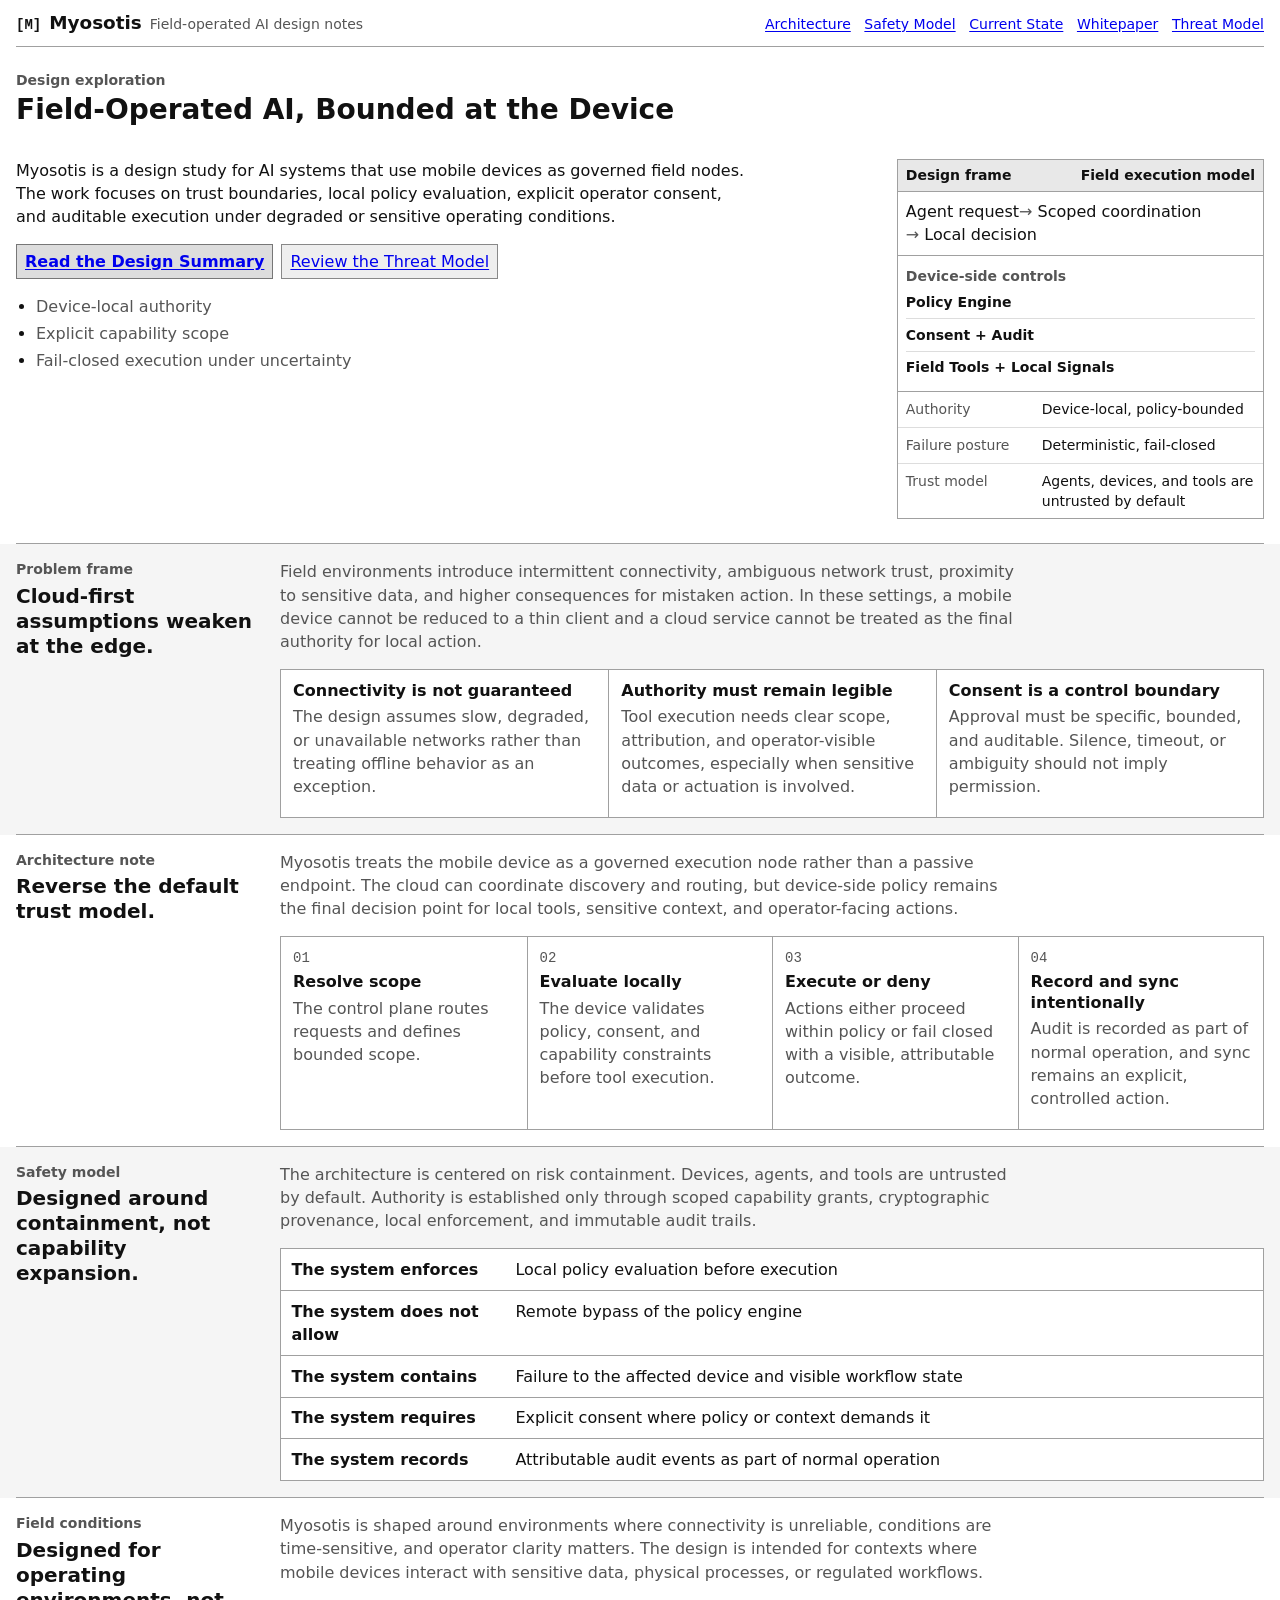
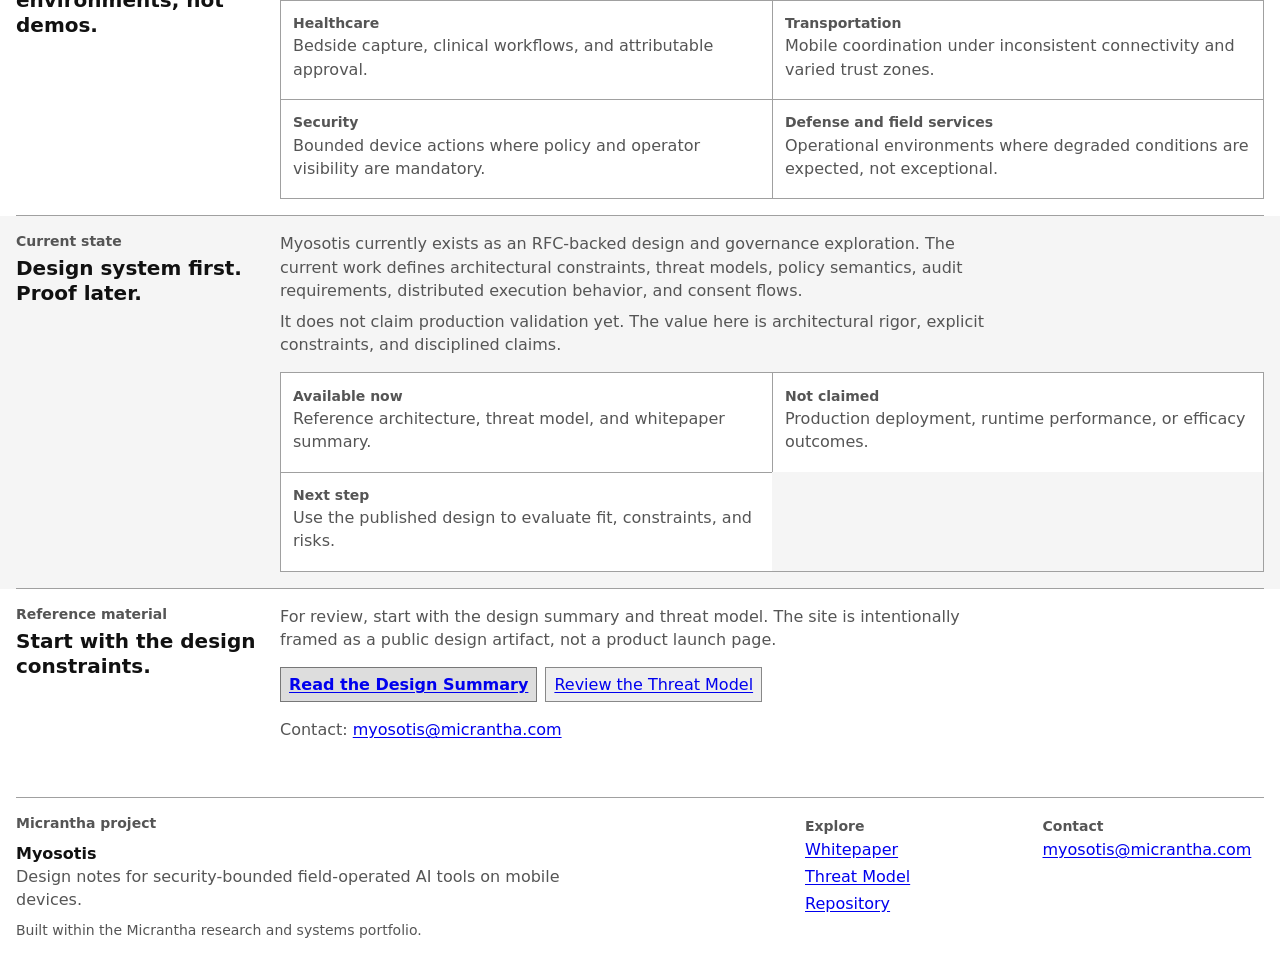
==== commit 64f0260b: "style: declare Phyllotaxis utility profile" ====
--- a/web/index.html
+++ b/web/index.html
@@ -1,5 +1,5 @@
 <!DOCTYPE html>
-<html lang="en">
+<html lang="en" data-phyllotaxis-profile="utility" data-phyllotaxis-scheme="light">
   <head>
     <meta charset="UTF-8" />
     <meta name="viewport" content="width=device-width, initial-scale=1.0" />
@@ -7,12 +7,6 @@
     <meta
       name="description"
       content="Myosotis is a design exploration for field-operated AI systems on mobile devices, with local policy enforcement, explicit consent, and auditable execution."
-    />
-    <link rel="preconnect" href="https://fonts.googleapis.com" />
-    <link rel="preconnect" href="https://fonts.gstatic.com" crossorigin />
-    <link
-      href="https://fonts.googleapis.com/css2?family=IBM+Plex+Sans:wght@400;500;600&family=Space+Grotesk:wght@500;700&display=swap"
-      rel="stylesheet"
     />
     <link rel="stylesheet" href="assets/styles.css" />
   </head>
--- a/web/assets/styles.css
+++ b/web/assets/styles.css
@@ -1,18 +1,46 @@
 :root {
-  --bg: #0d1110;
-  --bg-alt: #121816;
-  --panel: rgba(18, 24, 22, 0.82);
-  --panel-strong: #161d1a;
-  --line: rgba(182, 202, 188, 0.18);
-  --text: #edf2ea;
-  --muted: #a2b0a7;
-  --accent: #b7ff6a;
-  --accent-dim: rgba(183, 255, 106, 0.12);
-  --warning: #f1d18b;
-  --shadow: 0 24px 60px rgba(0, 0, 0, 0.36);
-  --radius: 24px;
-  --radius-sm: 16px;
-  --content-width: 1180px;
+  color-scheme: light;
+  --phyllotaxis-space-none: 0;
+  --phyllotaxis-space-xs: 0.25rem;
+  --phyllotaxis-space-sm: 0.5rem;
+  --phyllotaxis-space-md: 1rem;
+  --phyllotaxis-space-lg: 1.5rem;
+  --phyllotaxis-space-xl: 2rem;
+  --phyllotaxis-content-width-narrow: 46rem;
+  --phyllotaxis-content-width-readable: 70rem;
+  --phyllotaxis-content-width-wide: 82rem;
+  --phyllotaxis-content-width-full: 100%;
+  --phyllotaxis-gutter-page: 1rem;
+  --phyllotaxis-font-body: system-ui, -apple-system, BlinkMacSystemFont, "Segoe UI", sans-serif;
+  --phyllotaxis-font-display: var(--phyllotaxis-font-body);
+  --phyllotaxis-font-mono: ui-monospace, SFMono-Regular, Menlo, Consolas, monospace;
+  --phyllotaxis-type-body-size: 1rem;
+  --phyllotaxis-type-body-line-height: 1.45;
+  --phyllotaxis-type-title-size: 1.75rem;
+  --phyllotaxis-type-title-line-height: 1.15;
+  --phyllotaxis-type-title-weight: 700;
+  --phyllotaxis-type-heading-size: 1.25rem;
+  --phyllotaxis-type-heading-line-height: 1.25;
+  --phyllotaxis-type-heading-weight: 700;
+  --phyllotaxis-type-meta-size: 0.875rem;
+  --phyllotaxis-type-meta-line-height: 1.35;
+  --phyllotaxis-type-caption-size: 0.875rem;
+  --phyllotaxis-type-caption-line-height: 1.4;
+  --phyllotaxis-color-canvas: #ffffff;
+  --phyllotaxis-color-surface: #f5f5f5;
+  --phyllotaxis-color-text: #111111;
+  --phyllotaxis-color-text-muted: #555555;
+  --phyllotaxis-color-border: #a0a0a0;
+  --phyllotaxis-color-link: #0000ee;
+  --phyllotaxis-color-link-visited: #551a8b;
+  --phyllotaxis-color-focus: #111111;
+  --phyllotaxis-color-selection: #cfe3ff;
+  --phyllotaxis-color-selection-text: #111111;
+
+  --myosotis-section-heading: #e8e8e8;
+  --myosotis-note-background: #fff8d6;
+  --myosotis-note-border: #8b6d00;
+  --myosotis-note-text: #5a4200;
 }
 
 * {
@@ -20,189 +48,207 @@
 }
 
 html {
-  scroll-behavior: smooth;
+  background: var(--phyllotaxis-color-canvas);
 }
 
 body {
   margin: 0;
   min-height: 100vh;
-  background:
-    radial-gradient(circle at top left, rgba(183, 255, 106, 0.08), transparent 22rem),
-    linear-gradient(180deg, #111715 0%, #0d1110 40%, #101513 100%);
-  color: var(--text);
-  font-family: "IBM Plex Sans", sans-serif;
-  line-height: 1.6;
+  background: var(--phyllotaxis-color-canvas);
+  color: var(--phyllotaxis-color-text);
+  font-family: var(--phyllotaxis-font-body);
+  font-size: var(--phyllotaxis-type-body-size);
+  line-height: var(--phyllotaxis-type-body-line-height);
+}
+
+::selection {
+  background: var(--phyllotaxis-color-selection);
+  color: var(--phyllotaxis-color-selection-text);
 }
 
 a {
-  color: inherit;
-  text-decoration: none;
+  color: var(--phyllotaxis-color-link);
+  text-decoration: underline;
+  text-underline-offset: 0.12em;
+}
+
+a:visited {
+  color: var(--phyllotaxis-color-link-visited);
+}
+
+a:hover {
+  text-decoration-thickness: 2px;
+}
+
+:focus-visible {
+  outline: 3px solid var(--phyllotaxis-color-focus);
+  outline-offset: 2px;
 }
 
 img {
   max-width: 100%;
 }
 
+h1,
+h2,
+h3,
+p {
+  margin-top: 0;
+}
+
+h1,
+h2,
+h3 {
+  font-family: var(--phyllotaxis-font-display);
+}
+
+h1 {
+  margin-bottom: var(--phyllotaxis-space-sm);
+  font-size: var(--phyllotaxis-type-title-size);
+  line-height: var(--phyllotaxis-type-title-line-height);
+  font-weight: var(--phyllotaxis-type-title-weight);
+}
+
+h2 {
+  margin-bottom: var(--phyllotaxis-space-sm);
+  font-size: var(--phyllotaxis-type-heading-size);
+  line-height: var(--phyllotaxis-type-heading-line-height);
+  font-weight: var(--phyllotaxis-type-heading-weight);
+}
+
+h3 {
+  margin-bottom: var(--phyllotaxis-space-xs);
+  font-size: 1rem;
+  line-height: 1.3;
+}
+
 .page-shell {
-  position: relative;
-  overflow-x: hidden;
-}
-
-.page-shell::before,
-.page-shell::after {
-  content: "";
-  position: fixed;
-  inset: 0;
-  pointer-events: none;
-  z-index: -2;
-}
-
-.page-shell::before {
-  background-image:
-    linear-gradient(rgba(255, 255, 255, 0.03) 1px, transparent 1px),
-    linear-gradient(90deg, rgba(255, 255, 255, 0.03) 1px, transparent 1px);
-  background-size: 5rem 5rem;
-  mask-image: linear-gradient(180deg, rgba(0, 0, 0, 0.8), transparent 85%);
-}
-
-.page-shell::after {
-  background: linear-gradient(180deg, transparent 0%, rgba(0, 0, 0, 0.24) 100%);
+  min-height: 100vh;
 }
 
 .noise {
-  position: fixed;
-  inset: 0;
-  z-index: -1;
-  opacity: 0.055;
-  pointer-events: none;
-  background-image:
-    radial-gradient(circle at 20% 20%, rgba(255, 255, 255, 0.4) 0 1px, transparent 1px),
-    radial-gradient(circle at 80% 30%, rgba(255, 255, 255, 0.28) 0 1px, transparent 1px),
-    radial-gradient(circle at 50% 70%, rgba(255, 255, 255, 0.32) 0 1px, transparent 1px);
-  background-size: 180px 180px;
+  display: none;
 }
 
 .site-header,
 .site-footer,
 main,
 .paper-layout {
-  width: min(calc(100% - 2.5rem), var(--content-width));
-  margin: 0 auto;
+  width: min(
+    var(--phyllotaxis-content-width-wide),
+    calc(100% - (2 * var(--phyllotaxis-gutter-page)))
+  );
+  margin-inline: auto;
 }
 
 .site-header {
   display: flex;
-  align-items: center;
+  align-items: baseline;
   justify-content: space-between;
-  gap: 1.5rem;
-  padding: 1.4rem 0 0.8rem;
+  gap: var(--phyllotaxis-space-md);
+  padding: 0.6rem 0;
+  border-bottom: 1px solid var(--phyllotaxis-color-border);
 }
 
 .brand {
   display: inline-flex;
-  align-items: center;
-  gap: 0.9rem;
+  align-items: baseline;
+  gap: var(--phyllotaxis-space-sm);
+  color: var(--phyllotaxis-color-text);
+  font-weight: 700;
+  text-decoration: none;
+}
+
+.brand:visited {
+  color: var(--phyllotaxis-color-text);
 }
 
 .brand-mark {
-  display: inline-grid;
-  place-items: center;
-  width: 2.75rem;
-  height: 2.75rem;
-  border: 1px solid var(--line);
-  border-radius: 0.9rem;
-  background: rgba(255, 255, 255, 0.03);
-  color: var(--accent);
-  font-family: "Space Grotesk", sans-serif;
-  font-size: 1.2rem;
+  font-family: var(--phyllotaxis-font-mono);
+  font-size: var(--phyllotaxis-type-caption-size);
+  font-weight: 700;
+}
+
+.brand-mark::before {
+  content: "[";
+}
+
+.brand-mark::after {
+  content: "]";
 }
 
 .brand-copy {
-  display: flex;
-  flex-direction: column;
-  line-height: 1.15;
+  display: inline-flex;
+  flex-wrap: wrap;
+  align-items: baseline;
+  gap: var(--phyllotaxis-space-sm);
 }
 
 .brand-copy strong {
-  font-size: 1rem;
-  font-family: "Space Grotesk", sans-serif;
-  letter-spacing: -0.02em;
+  font-size: 1.15rem;
 }
 
 .brand-copy span:last-child {
-  color: var(--muted);
-  font-size: 0.88rem;
+  color: var(--phyllotaxis-color-text-muted);
+  font-size: var(--phyllotaxis-type-meta-size);
+  font-weight: 400;
 }
 
 .site-nav {
   display: flex;
   flex-wrap: wrap;
-  gap: 1rem;
-  color: var(--muted);
-  font-size: 0.94rem;
-}
-
-.site-nav a:hover,
-.site-nav a:focus-visible,
-.site-footer a:hover,
-.site-footer a:focus-visible {
-  color: var(--text);
+  justify-content: flex-end;
+  gap: 0.4rem 0.85rem;
+  font-size: var(--phyllotaxis-type-meta-size);
+  line-height: var(--phyllotaxis-type-meta-line-height);
 }
 
 main {
-  padding: 1rem 0 4rem;
-}
-
-.section-grid,
-.paper-section,
-.paper-hero {
-  border-top: 1px solid var(--line);
+  padding-bottom: var(--phyllotaxis-space-xl);
 }
 
 .hero {
   display: grid;
-  grid-template-columns: minmax(0, 1fr) minmax(20rem, 0.72fr);
-  gap: 2rem;
-  align-items: stretch;
-  padding: 4.5rem 0 4rem;
-  border-top: 1px solid var(--line);
+  grid-template-columns: minmax(0, 1.4fr) minmax(18rem, 0.6fr);
+  gap: var(--phyllotaxis-space-lg);
+  align-items: start;
+  padding: var(--phyllotaxis-space-lg) 0;
+  border-bottom: 1px solid var(--phyllotaxis-color-border);
 }
 
 .hero-headline {
   grid-column: 1 / -1;
-  max-width: 60rem;
 }
 
 .hero-headline h1 span {
-  display: block;
-}
-
-.hero-copy h1,
-.paper-hero h1 {
-  margin: 0;
-  font-family: "Space Grotesk", sans-serif;
-  font-size: clamp(3.4rem, 9vw, 6.5rem);
-  line-height: 0.94;
-  letter-spacing: -0.06em;
-  max-width: none;
-  text-wrap: balance;
+  display: inline;
+}
+
+.hero-headline h1 span + span::before {
+  content: " ";
 }
 
 .eyebrow,
-.section-label {
-  margin: 0 0 1rem;
-  color: var(--accent);
-  font-size: 0.82rem;
-  font-weight: 600;
-  text-transform: uppercase;
-  letter-spacing: 0.18em;
+.section-label,
+.lane-label,
+.footer-kicker,
+.footer-column > span,
+.sector-card > span,
+.status-card > span {
+  margin: 0 0 var(--phyllotaxis-space-xs);
+  color: var(--phyllotaxis-color-text-muted);
+  font-size: var(--phyllotaxis-type-caption-size);
+  line-height: var(--phyllotaxis-type-caption-line-height);
+  font-weight: 700;
+  text-transform: none;
+  letter-spacing: 0;
 }
 
 .lede {
-  max-width: 43rem;
-  margin: 1.5rem 0 0;
-  color: #d9e2db;
-  font-size: clamp(1.05rem, 2vw, 1.35rem);
+  max-width: var(--phyllotaxis-content-width-narrow);
+  margin-bottom: var(--phyllotaxis-space-md);
+  color: var(--phyllotaxis-color-text);
+  font-size: 1rem;
 }
 
 .hero-panel,
@@ -213,66 +259,52 @@
 .paper-card,
 .rules-board,
 .paper-note {
-  background: var(--panel);
-  border: 1px solid var(--line);
-  box-shadow: var(--shadow);
-  backdrop-filter: blur(10px);
+  border: 1px solid var(--phyllotaxis-color-border);
+  border-radius: 0;
+  background: var(--phyllotaxis-color-canvas);
+  box-shadow: none;
+  backdrop-filter: none;
 }
 
 .hero-panel {
-  padding: 1.3rem;
-  border-radius: var(--radius);
-}
-
-.panel-header,
-.rule-row,
-.panel-metrics {
+  padding: 0;
+}
+
+.panel-header {
   display: flex;
   justify-content: space-between;
-  gap: 1rem;
-}
-
-.panel-header {
-  color: var(--muted);
-  font-size: 0.84rem;
-  text-transform: uppercase;
-  letter-spacing: 0.1em;
+  gap: var(--phyllotaxis-space-sm);
+  padding: 0.35rem 0.5rem;
+  border-bottom: 1px solid var(--phyllotaxis-color-border);
+  background: var(--myosotis-section-heading);
+  color: var(--phyllotaxis-color-text);
+  font-size: var(--phyllotaxis-type-caption-size);
+  font-weight: 700;
 }
 
 .diagram-flow {
   display: flex;
   flex-wrap: wrap;
-  gap: 0.65rem;
-  margin: 1.5rem 0;
+  gap: 0;
+  margin: 0;
+  padding: 0.5rem;
+  border-bottom: 1px solid var(--phyllotaxis-color-border);
 }
 
 .diagram-flow span {
-  display: inline-flex;
-  align-items: center;
-  padding: 0.55rem 0.85rem;
-  border: 1px solid var(--line);
-  border-radius: 999px;
-  background: rgba(255, 255, 255, 0.03);
-  color: var(--text);
-}
-
-.diagram-core strong {
-  display: block;
-  padding: 0.7rem 0;
-  border-bottom: 1px solid var(--line);
-}
-
-.lane-label {
-  display: block;
-  margin-bottom: 0.55rem;
-  color: var(--warning);
-  font-size: 0.78rem;
-  text-transform: uppercase;
-  letter-spacing: 0.12em;
+  padding: 0;
+  border: 0;
+  background: transparent;
+}
+
+.diagram-flow span + span::before {
+  content: " → ";
+  color: var(--phyllotaxis-color-text-muted);
 }
 
 .diagram-lanes {
-  margin-bottom: 1.2rem;
+  padding: 0.5rem;
+  border-bottom: 1px solid var(--phyllotaxis-color-border);
 }
 
 .diagram-core {
@@ -280,137 +312,127 @@
 }
 
 .diagram-core strong {
-  font-size: 0.98rem;
-}
-
-.diagram-core strong:last-child {
-  border-bottom: 0;
+  padding: 0.35rem 0;
+  border-top: 1px solid #dddddd;
+  font-size: var(--phyllotaxis-type-meta-size);
+}
+
+.diagram-core strong:first-child {
+  border-top: 0;
 }
 
 .panel-metrics {
-  flex-direction: column;
+  margin: 0;
 }
 
 .panel-metrics div {
   display: grid;
-  grid-template-columns: 10rem 1fr;
-  gap: 1rem;
-  padding-top: 0.85rem;
-  border-top: 1px solid var(--line);
+  grid-template-columns: 8rem 1fr;
+  gap: var(--phyllotaxis-space-sm);
+  padding: 0.45rem 0.5rem;
+  border-top: 1px solid #dddddd;
+}
+
+.panel-metrics div:first-child {
+  border-top: 0;
 }
 
 .panel-metrics dt {
-  color: var(--muted);
+  color: var(--phyllotaxis-color-text-muted);
+  font-size: var(--phyllotaxis-type-meta-size);
 }
 
 .panel-metrics dd {
   margin: 0;
+  font-size: var(--phyllotaxis-type-meta-size);
 }
 
 .cta-row {
   display: flex;
   flex-wrap: wrap;
-  gap: 0.9rem;
-  margin: 2.4rem 0 0;
+  gap: var(--phyllotaxis-space-sm);
+  margin: var(--phyllotaxis-space-md) 0 0;
 }
 
 .button {
-  display: inline-flex;
-  align-items: center;
-  justify-content: center;
-  min-height: 3rem;
-  padding: 0.8rem 1.25rem;
-  border-radius: 999px;
-  border: 1px solid transparent;
-  font-weight: 600;
-  transition:
-    transform 180ms ease,
-    border-color 180ms ease,
-    background-color 180ms ease;
-}
-
-.button:hover,
-.button:focus-visible {
-  transform: translateY(-1px);
+  display: inline-block;
+  min-height: 2rem;
+  padding: 0.3rem 0.5rem;
+  border: 1px solid #888888;
+  border-radius: 0;
+  background: #eeeeee;
+  color: var(--phyllotaxis-color-link);
+  font-weight: 400;
+  text-decoration: underline;
+}
+
+.button:visited {
+  color: var(--phyllotaxis-color-link-visited);
+}
+
+.button:hover {
+  background: #e2e2e2;
 }
 
 .button-primary {
-  background: var(--accent);
-  color: #0a0f0d;
-}
-
-.button-secondary {
-  border-color: var(--line);
-  background: rgba(255, 255, 255, 0.03);
+  border-color: #777777;
+  background: #dddddd;
+  color: var(--phyllotaxis-color-link);
+  font-weight: 700;
+}
+
+.button-primary:visited {
+  color: var(--phyllotaxis-color-link-visited);
 }
 
 .signal-list,
 .paper-list {
-  margin: 2rem 0 0;
-  padding: 0;
-  list-style: none;
+  margin: var(--phyllotaxis-space-md) 0 0;
+  padding-left: 1.25rem;
 }
 
 .signal-list {
-  display: flex;
-  flex-wrap: wrap;
-  gap: 0.85rem;
+  display: block;
+  color: var(--phyllotaxis-color-text-muted);
 }
 
 .signal-list li,
 .paper-list li {
-  position: relative;
-}
-
-.signal-list li {
-  padding: 0.6rem 0.9rem 0.6rem 1.6rem;
-  border: 1px solid var(--line);
-  border-radius: 999px;
-  color: var(--muted);
-  background: rgba(255, 255, 255, 0.03);
-}
-
-.signal-list li::before,
-.paper-list li::before {
-  content: "";
-  position: absolute;
-  left: 0;
-  top: 0.85rem;
-  width: 0.48rem;
-  height: 0.48rem;
-  border-radius: 50%;
-  background: var(--accent);
-  box-shadow: 0 0 18px rgba(183, 255, 106, 0.4);
-}
-
-.signal-list li::before {
-  left: 0.7rem;
-  top: 50%;
-  transform: translateY(-50%);
+  margin: 0 0 var(--phyllotaxis-space-xs);
+  padding: 0;
+}
+
+.signal-list li::marker,
+.paper-list li::marker {
+  color: var(--phyllotaxis-color-text);
 }
 
 .section-grid {
   display: grid;
-  grid-template-columns: 18rem minmax(0, 1fr);
-  gap: 1.5rem 2rem;
-  padding: 3.5rem 0;
+  grid-template-columns: 15rem minmax(0, 1fr);
+  gap: var(--phyllotaxis-space-sm) var(--phyllotaxis-space-lg);
+  padding: var(--phyllotaxis-space-md) 0;
+  border-bottom: 1px solid var(--phyllotaxis-color-border);
 }
 
 .section-band {
-  background: linear-gradient(180deg, rgba(255, 255, 255, 0.014), rgba(255, 255, 255, 0));
+  background: var(--phyllotaxis-color-surface);
+  box-shadow:
+    calc(-1 * var(--phyllotaxis-gutter-page)) 0 0 var(--phyllotaxis-color-surface),
+    var(--phyllotaxis-gutter-page) 0 0 var(--phyllotaxis-color-surface);
+}
+
+.section-intro {
+  grid-row: span 2;
 }
 
 .section-intro h2,
 .paper-section h2 {
-  margin: 0;
-  font-family: "Space Grotesk", sans-serif;
-  font-size: clamp(1.8rem, 4vw, 3rem);
-  line-height: 1;
-  letter-spacing: -0.05em;
+  margin-bottom: var(--phyllotaxis-space-sm);
 }
 
 .section-copy {
-  max-width: 47rem;
+  max-width: var(--phyllotaxis-content-width-narrow);
 }
 
 .section-copy p,
@@ -420,104 +442,95 @@
 .sector-card p,
 .status-card p,
 .timeline-item p {
-  margin-top: 0;
-  color: var(--muted);
+  margin-bottom: var(--phyllotaxis-space-sm);
+  color: var(--phyllotaxis-color-text-muted);
 }
 
 .card-grid,
 .status-grid,
 .sector-grid,
-.paper-grid {
+.paper-grid,
+.timeline {
   grid-column: 2;
   display: grid;
+  gap: 0;
+  border: 1px solid var(--phyllotaxis-color-border);
+}
+
+.card-grid {
   grid-template-columns: repeat(3, minmax(0, 1fr));
-  gap: 1rem;
-}
-
+}
+
+.status-grid,
 .sector-grid,
-.status-grid,
 .paper-grid {
   grid-template-columns: repeat(2, minmax(0, 1fr));
+}
+
+.timeline {
+  grid-template-columns: repeat(4, minmax(0, 1fr));
 }
 
 .feature-card,
 .status-card,
 .sector-card,
+.timeline-item,
 .paper-card {
-  padding: 1.25rem;
-  border-radius: var(--radius-sm);
-}
-
-.feature-card h3,
-.timeline-item h3,
-.paper-card h3 {
-  margin: 0 0 0.7rem;
-  font-size: 1.05rem;
-}
-
-.timeline {
-  grid-column: 2;
-  display: grid;
-  grid-template-columns: repeat(4, minmax(0, 1fr));
-  gap: 1rem;
-}
-
-.timeline-item {
-  padding: 1.2rem;
-  border-radius: var(--radius-sm);
-}
-
-.timeline-item span {
-  display: inline-block;
-  margin-bottom: 1rem;
-  color: var(--accent);
-  font-family: "Space Grotesk", sans-serif;
-  font-size: 1.25rem;
+  padding: 0.65rem 0.75rem;
+  border: 0;
+  border-left: 1px solid var(--phyllotaxis-color-border);
+}
+
+.feature-card:first-child,
+.timeline-item:first-child,
+.status-card:nth-child(odd),
+.sector-card:nth-child(odd),
+.paper-card:nth-child(odd) {
+  border-left: 0;
+}
+
+.status-card:nth-child(n + 3),
+.sector-card:nth-child(n + 3),
+.paper-card:nth-child(n + 3) {
+  border-top: 1px solid var(--phyllotaxis-color-border);
+}
+
+.timeline-item > span {
+  display: block;
+  margin-bottom: var(--phyllotaxis-space-xs);
+  color: var(--phyllotaxis-color-text-muted);
+  font-family: var(--phyllotaxis-font-mono);
+  font-size: var(--phyllotaxis-type-caption-size);
 }
 
 .rules-board {
   grid-column: 2;
-  border-radius: var(--radius);
-  overflow: hidden;
+  overflow: visible;
 }
 
 .rule-row {
-  padding: 1rem 1.2rem;
-  align-items: flex-start;
+  display: grid;
+  grid-template-columns: 13rem 1fr;
+  gap: var(--phyllotaxis-space-md);
+  padding: 0.55rem 0.65rem;
+  align-items: start;
 }
 
 .rule-row + .rule-row {
-  border-top: 1px solid var(--line);
+  border-top: 1px solid var(--phyllotaxis-color-border);
 }
 
 .rule-row strong {
-  width: 13rem;
-  color: var(--warning);
-  flex: 0 0 auto;
-}
-
-.sector-card span,
-.status-card span {
-  display: block;
-  margin-bottom: 0.6rem;
-  font-size: 0.85rem;
-  text-transform: uppercase;
-  letter-spacing: 0.12em;
-  color: var(--accent);
+  color: var(--phyllotaxis-color-text);
 }
 
 .final-cta {
-  padding-bottom: 2rem;
+  border-bottom: 0;
 }
 
 .contact-line {
-  padding-top: 2.8rem;
-  color: var(--muted);
-}
-
-.contact-line a {
-  color: var(--text);
-  border-bottom: 1px solid rgba(183, 255, 106, 0.35);
+  margin-top: var(--phyllotaxis-space-md);
+  color: var(--phyllotaxis-color-text-muted);
 }
 
 .contact-line p {
@@ -525,202 +538,182 @@
 }
 
 .site-footer {
-  display: flex;
-  justify-content: space-between;
-  gap: 2rem;
-  align-items: flex-start;
-  padding: 2rem 0 3rem;
-  color: var(--muted);
-  border-top: 1px solid var(--line);
+  display: grid;
+  grid-template-columns: minmax(0, 1.25fr) minmax(18rem, 0.75fr);
+  gap: var(--phyllotaxis-space-lg);
+  padding: var(--phyllotaxis-space-md) 0 var(--phyllotaxis-space-xl);
+  border-top: 1px solid var(--phyllotaxis-color-border);
+  color: var(--phyllotaxis-color-text-muted);
 }
 
 .site-footer p {
-  max-width: 28rem;
-  margin: 0.45rem 0 0;
-}
-
-.footer-brand {
-  max-width: 32rem;
-}
-
-.footer-kicker {
-  margin: 0;
-  color: var(--accent);
-  font-size: 0.78rem;
-  font-weight: 600;
-  text-transform: uppercase;
-  letter-spacing: 0.14em;
+  max-width: 34rem;
+  margin-bottom: var(--phyllotaxis-space-sm);
 }
 
 .footer-title {
-  margin-top: 0.35rem;
-  color: var(--text);
-  font-family: "Space Grotesk", sans-serif;
-  font-size: 1.2rem;
-  letter-spacing: -0.03em;
+  color: var(--phyllotaxis-color-text);
+  font-size: 1rem;
 }
 
 .footer-grid {
   display: grid;
-  grid-template-columns: repeat(2, minmax(10rem, 1fr));
-  gap: 1rem 2rem;
-}
-
-.footer-column span {
-  display: block;
-  margin-bottom: 0.55rem;
-  color: var(--warning);
-  font-size: 0.78rem;
-  text-transform: uppercase;
-  letter-spacing: 0.12em;
+  grid-template-columns: repeat(2, minmax(8rem, 1fr));
+  gap: var(--phyllotaxis-space-md);
 }
 
 .footer-column nav,
 .footer-column .footer-links {
   display: flex;
   flex-direction: column;
-  gap: 0.55rem;
-}
-
-.footer-meta {
-  margin-top: 1.2rem;
-  font-size: 0.92rem;
-}
-
+  gap: var(--phyllotaxis-space-xs);
+}
+
+.footer-meta,
 .footer-note {
-  margin-top: 1.2rem;
-  max-width: 25rem;
-  font-size: 0.92rem;
-}
-
-.page-shell-paper main,
+  font-size: var(--phyllotaxis-type-meta-size);
+}
+
 .paper-layout {
-  padding: 1rem 0 4rem;
-}
-
-.paper-layout {
-  max-width: 54rem;
+  max-width: var(--phyllotaxis-content-width-readable);
+  padding-bottom: var(--phyllotaxis-space-xl);
 }
 
 .paper-hero {
-  padding: 4rem 0 2.5rem;
+  padding: var(--phyllotaxis-space-lg) 0 var(--phyllotaxis-space-md);
+  border-bottom: 1px solid var(--phyllotaxis-color-border);
 }
 
 .paper-note {
-  margin-top: 1.5rem;
-  padding: 1rem 1.1rem;
-  border-radius: var(--radius-sm);
-  color: var(--warning);
+  margin-top: var(--phyllotaxis-space-md);
+  padding: 0.6rem 0.75rem;
+  border-color: var(--myosotis-note-border);
+  background: var(--myosotis-note-background);
+  color: var(--myosotis-note-text);
 }
 
 .paper-section {
-  padding: 2.2rem 0;
+  padding: var(--phyllotaxis-space-md) 0;
+  border-bottom: 1px solid var(--phyllotaxis-color-border);
+}
+
+.paper-section:last-child {
+  border-bottom: 0;
 }
 
 .paper-grid {
-  margin-top: 1.5rem;
+  margin-top: var(--phyllotaxis-space-md);
 }
 
 .paper-list {
-  margin-top: 1rem;
-}
-
-.paper-list li {
-  margin: 0 0 1rem;
-  padding-left: 1.2rem;
-  color: var(--muted);
-}
-
-.paper-list li::before {
-  top: 0.7rem;
-}
-
-:focus-visible {
-  outline: 2px solid var(--accent);
-  outline-offset: 2px;
-}
-
-@media (max-width: 960px) {
+  color: var(--phyllotaxis-color-text-muted);
+}
+
+@media (max-width: 52rem) {
+  .site-header,
+  .site-footer,
   .hero,
-  .section-grid,
-  .timeline,
+  .section-grid {
+    grid-template-columns: 1fr;
+  }
+
+  .site-header {
+    align-items: flex-start;
+  }
+
+  .site-nav {
+    justify-content: flex-start;
+  }
+
+  .hero-headline,
   .card-grid,
   .status-grid,
   .sector-grid,
   .paper-grid,
-  .site-footer {
+  .timeline,
+  .rules-board {
+    grid-column: 1;
+  }
+
+  .section-intro {
+    grid-row: auto;
+  }
+
+  .card-grid,
+  .timeline {
     grid-template-columns: 1fr;
   }
 
-  .section-intro,
-  .section-copy,
-  .timeline,
-  .card-grid,
+  .feature-card,
+  .timeline-item {
+    border-left: 0;
+    border-top: 1px solid var(--phyllotaxis-color-border);
+  }
+
+  .feature-card:first-child,
+  .timeline-item:first-child {
+    border-top: 0;
+  }
+
+  .rule-row {
+    grid-template-columns: 1fr;
+    gap: var(--phyllotaxis-space-xs);
+  }
+}
+
+@media (max-width: 36rem) {
+  :root {
+    --phyllotaxis-gutter-page: 0.75rem;
+  }
+
   .status-grid,
   .sector-grid,
-  .rules-board {
-    grid-column: auto;
-  }
-
-  .hero-panel {
-    order: -1;
-  }
-
-  .hero-headline {
-    max-width: 100%;
-  }
-
-  .panel-metrics div,
-  .rule-row {
+  .paper-grid,
+  .footer-grid {
     grid-template-columns: 1fr;
+  }
+
+  .status-card,
+  .sector-card,
+  .paper-card {
+    border-left: 0;
+    border-top: 1px solid var(--phyllotaxis-color-border);
+  }
+
+  .status-card:first-child,
+  .sector-card:first-child,
+  .paper-card:first-child {
+    border-top: 0;
+  }
+
+  .panel-header,
+  .panel-metrics div {
+    grid-template-columns: 1fr;
+  }
+
+  .panel-header {
     display: block;
   }
 
-  .rule-row strong {
+  .panel-header span {
     display: block;
-    width: auto;
-    margin-bottom: 0.5rem;
-  }
-
-  .site-header,
-  .site-footer {
-    flex-direction: column;
-    align-items: flex-start;
-  }
-
-  .footer-grid {
-    width: 100%;
-    grid-template-columns: 1fr;
-  }
-}
-
-@media (max-width: 640px) {
-  .site-header,
-  .site-footer,
-  main,
-  .paper-layout {
-    width: min(calc(100% - 1.35rem), var(--content-width));
-  }
-
-  .hero {
-    padding-top: 3rem;
-  }
-
-  .hero-copy h1,
-  .paper-hero h1 {
-    max-width: 100%;
-    font-size: clamp(2.6rem, 14vw, 4.4rem);
-  }
-
-  .button {
-    width: 100%;
-  }
-
-  .cta-row {
-    width: 100%;
-  }
-
-  .signal-list {
-    flex-direction: column;
-  }
-}
+  }
+
+  .panel-header span + span {
+    margin-top: 0.15rem;
+    color: var(--phyllotaxis-color-text-muted);
+    font-weight: 400;
+  }
+
+  .panel-metrics div {
+    display: grid;
+  }
+}
+
+@media (prefers-reduced-motion: reduce) {
+  *,
+  *::before,
+  *::after {
+    scroll-behavior: auto !important;
+  }
+}
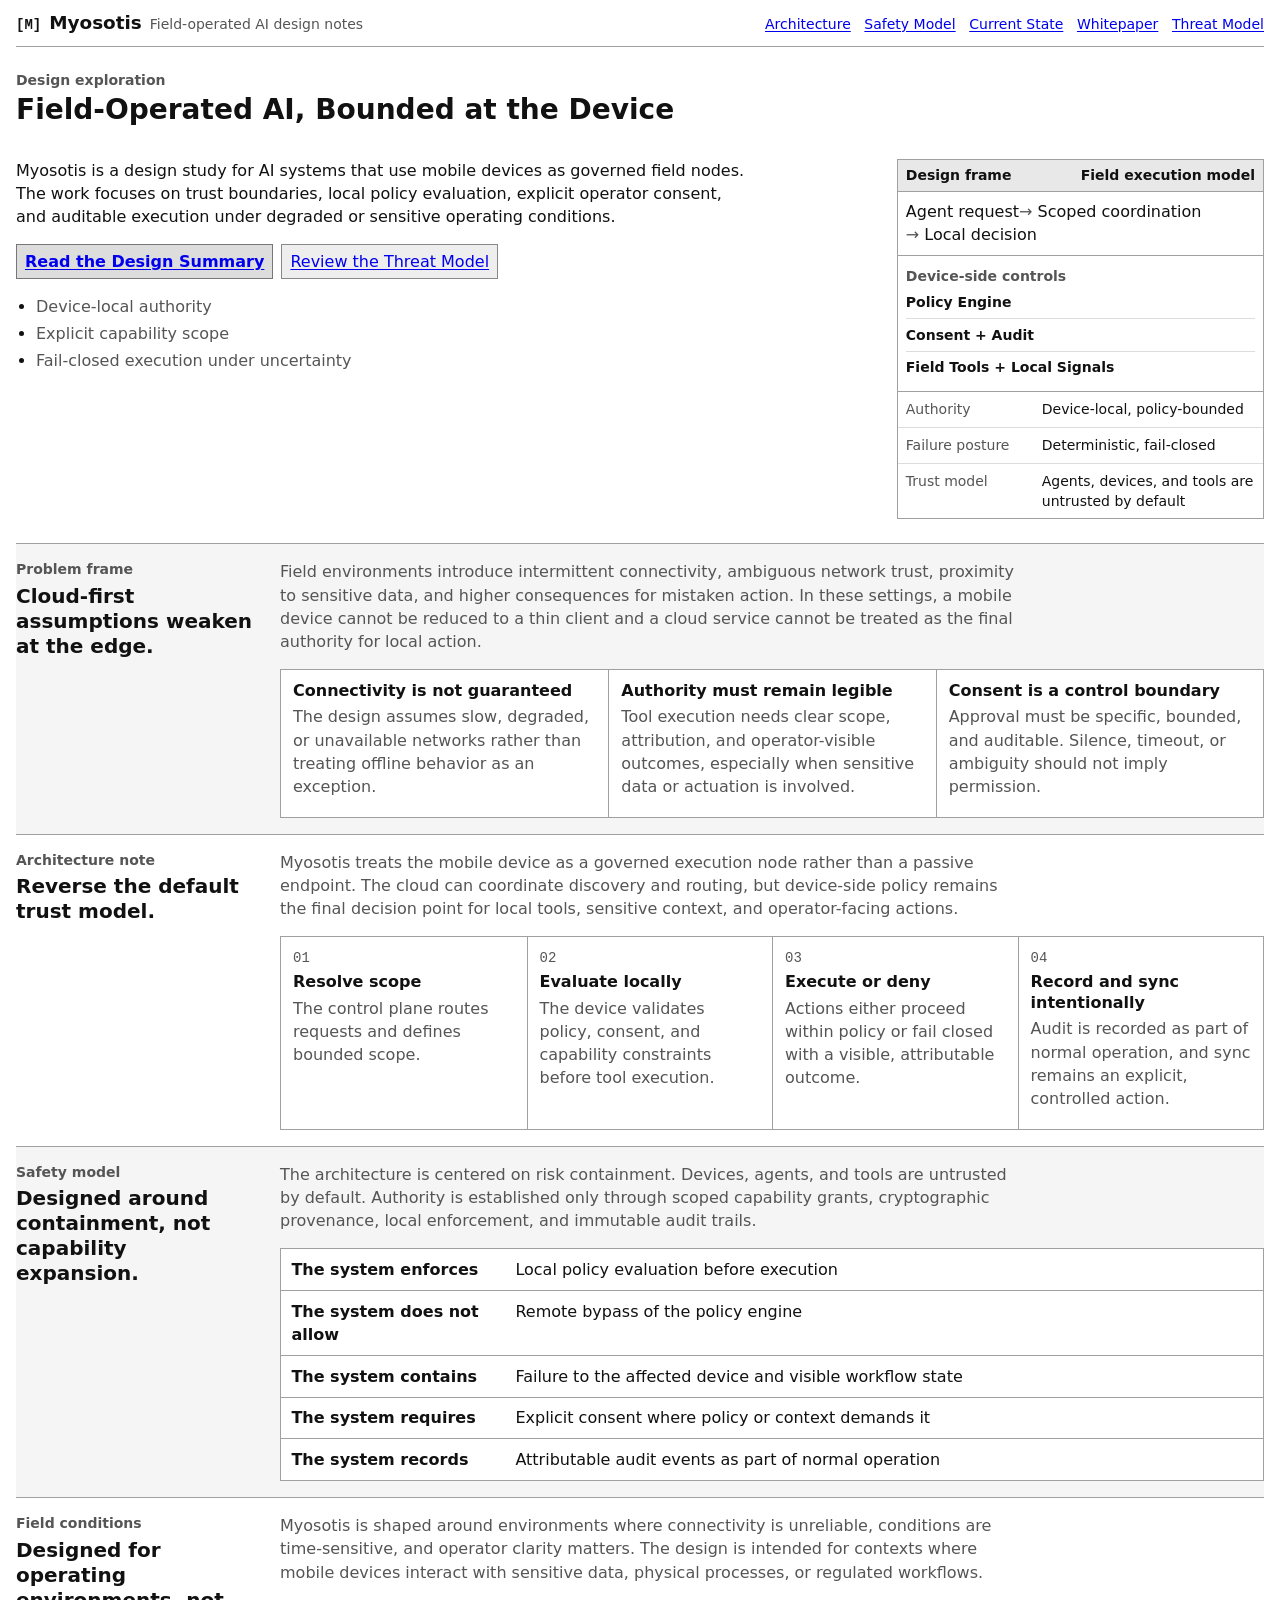
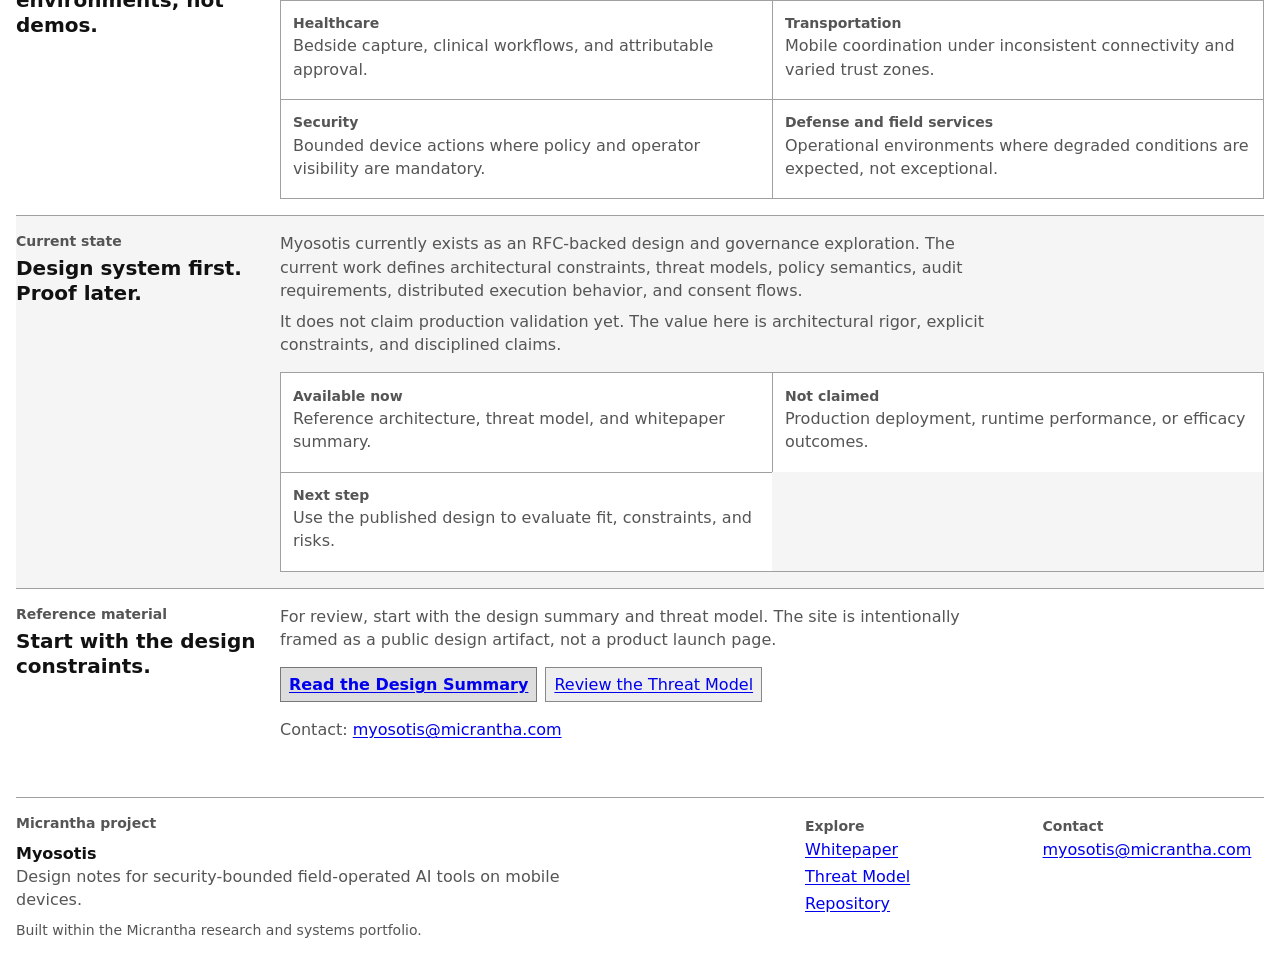
==== commit f5823d99: "style: remove obsolete decorative noise wrapper" ====
--- a/web/index.html
+++ b/web/index.html
@@ -11,7 +11,6 @@
     <link rel="stylesheet" href="assets/styles.css" />
   </head>
   <body class="page-shell">
-    <div class="noise" aria-hidden="true"></div>
     <header class="site-header">
       <a class="brand" href="index.html">
         <span class="brand-mark">M</span>
--- a/web/assets/styles.css
+++ b/web/assets/styles.css
@@ -417,9 +417,6 @@
 
 .section-band {
   background: var(--phyllotaxis-color-surface);
-  box-shadow:
-    calc(-1 * var(--phyllotaxis-gutter-page)) 0 0 var(--phyllotaxis-color-surface),
-    var(--phyllotaxis-gutter-page) 0 0 var(--phyllotaxis-color-surface);
 }
 
 .section-intro {
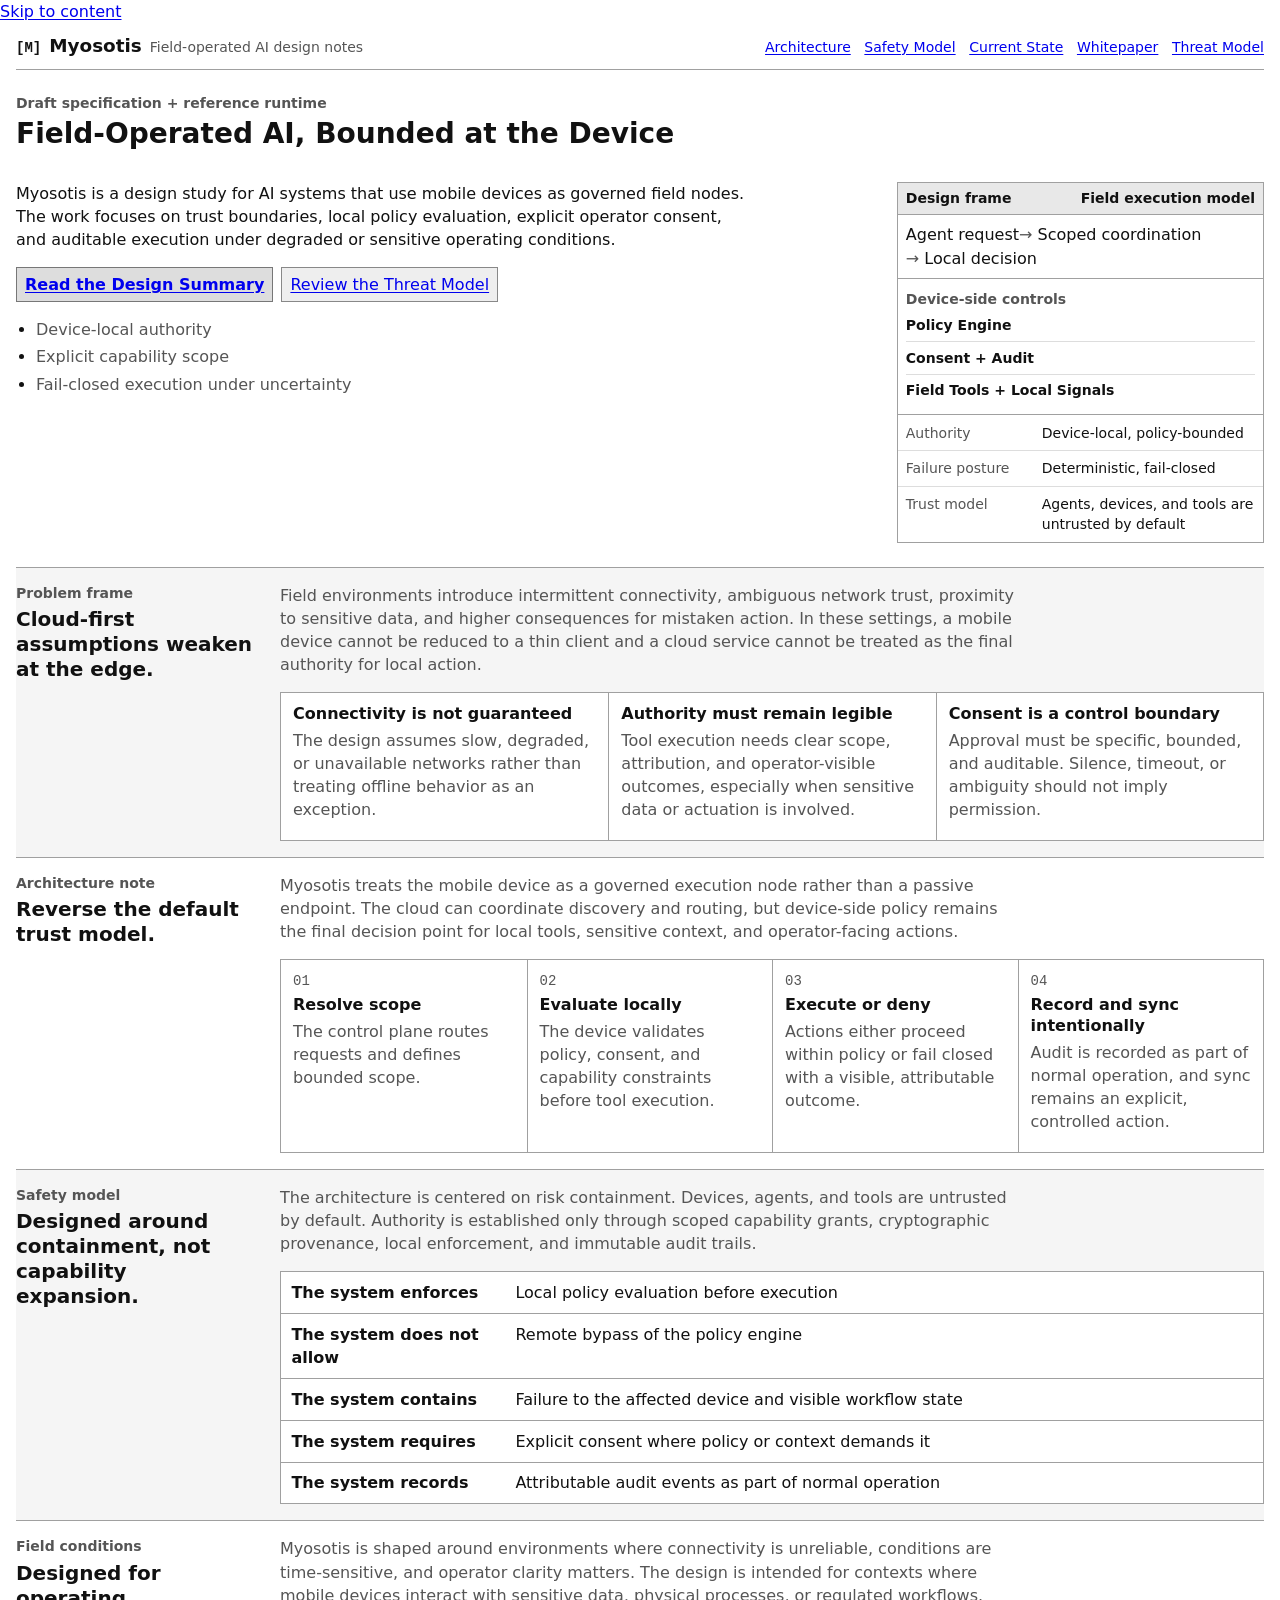
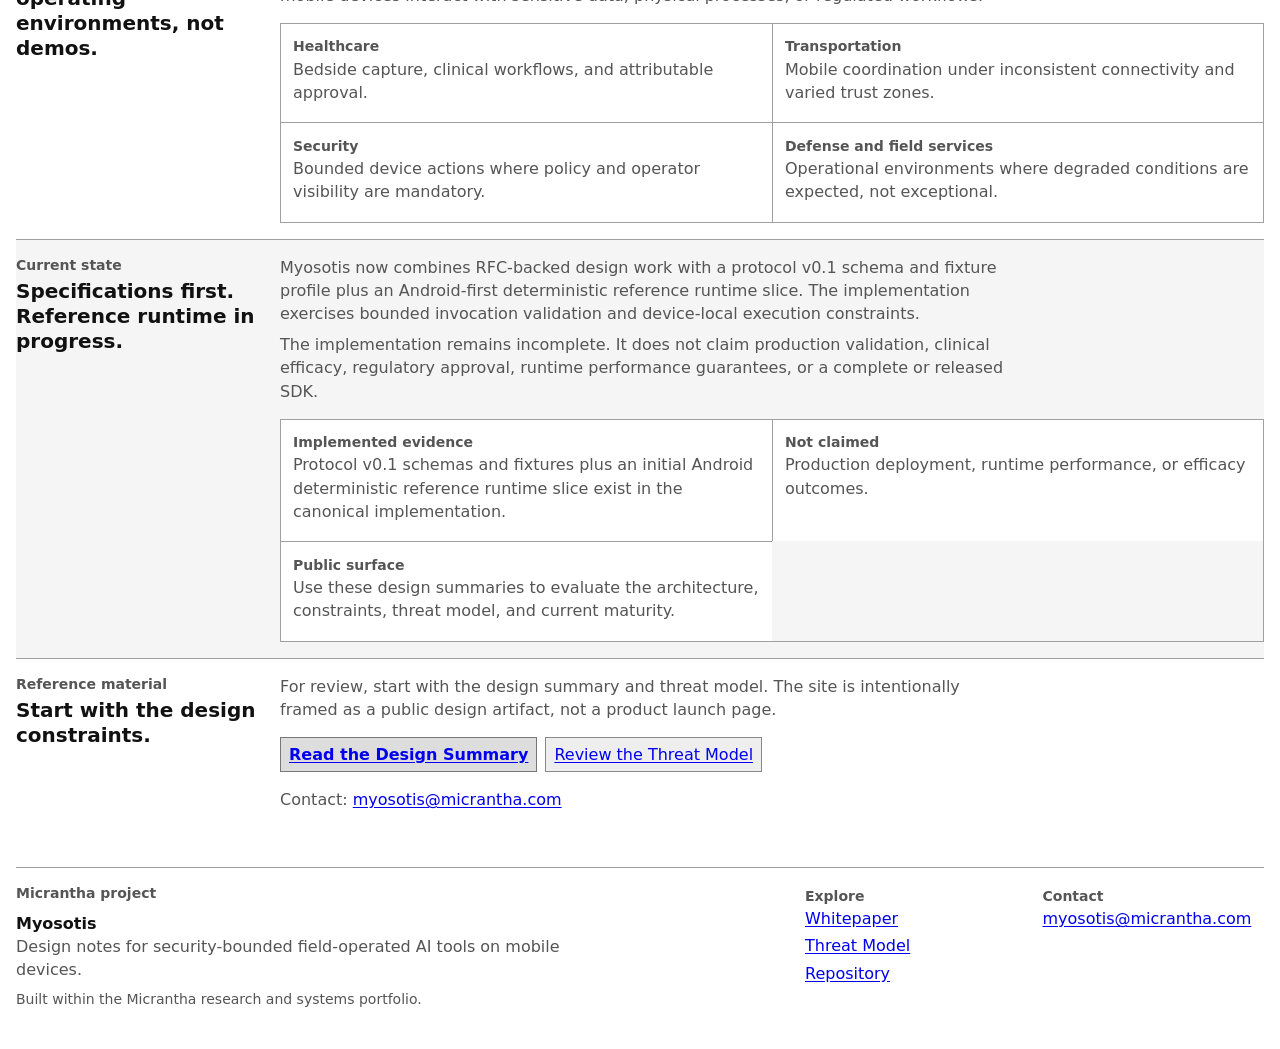
==== commit ed5f9849: "docs: reconcile public maturity and keyboard navigation" ====
--- a/web/index.html
+++ b/web/index.html
@@ -11,6 +11,7 @@
     <link rel="stylesheet" href="assets/styles.css" />
   </head>
   <body class="page-shell">
+    <a class="skip-link" href="#main-content">Skip to content</a>
     <header class="site-header">
       <a class="brand" href="index.html">
         <span class="brand-mark">M</span>
@@ -28,10 +29,10 @@
       </nav>
     </header>
 
-    <main>
+    <main id="main-content">
       <section class="hero">
         <div class="hero-headline">
-          <p class="eyebrow">Design exploration</p>
+          <p class="eyebrow">Draft specification + reference runtime</p>
           <h1>
             <span>Field-Operated AI,</span>
             <span>Bounded at the Device</span>
@@ -254,32 +255,40 @@
       <section class="section-grid section-band" id="state">
         <div class="section-intro">
           <p class="section-label">Current state</p>
-          <h2>Design system first. Proof later.</h2>
-        </div>
-        <div class="section-copy">
-          <p>
-            Myosotis currently exists as an RFC-backed design and governance
-            exploration. The current work defines architectural constraints,
-            threat models, policy semantics, audit requirements, distributed
-            execution behavior, and consent flows.
-          </p>
-          <p>
-            It does not claim production validation yet. The value here is
-            architectural rigor, explicit constraints, and disciplined claims.
+          <h2>Specifications first. Reference runtime in progress.</h2>
+        </div>
+        <div class="section-copy">
+          <p>
+            Myosotis now combines RFC-backed design work with a protocol v0.1
+            schema and fixture profile plus an Android-first deterministic
+            reference runtime slice. The implementation exercises bounded
+            invocation validation and device-local execution constraints.
+          </p>
+          <p>
+            The implementation remains incomplete. It does not claim production
+            validation, clinical efficacy, regulatory approval, runtime
+            performance guarantees, or a complete or released SDK.
           </p>
         </div>
         <div class="status-grid">
           <div class="status-card">
-            <span>Available now</span>
-            <p>Reference architecture, threat model, and whitepaper summary.</p>
+            <span>Implemented evidence</span>
+            <p>
+              Protocol v0.1 schemas and fixtures plus an initial Android
+              deterministic reference runtime slice exist in the canonical
+              implementation.
+            </p>
           </div>
           <div class="status-card">
             <span>Not claimed</span>
             <p>Production deployment, runtime performance, or efficacy outcomes.</p>
           </div>
           <div class="status-card">
-            <span>Next step</span>
-            <p>Use the published design to evaluate fit, constraints, and risks.</p>
+            <span>Public surface</span>
+            <p>
+              Use these design summaries to evaluate the architecture,
+              constraints, threat model, and current maturity.
+            </p>
           </div>
         </div>
       </section>
--- a/web/assets/styles.css
+++ b/web/assets/styles.css
@@ -126,9 +126,6 @@
   min-height: 100vh;
 }
 
-.noise {
-  display: none;
-}
 
 .site-header,
 .site-footer,
@@ -607,7 +604,6 @@
 }
 
 @media (max-width: 52rem) {
-  .site-header,
   .site-footer,
   .hero,
   .section-grid {
@@ -615,6 +611,7 @@
   }
 
   .site-header {
+    flex-direction: column;
     align-items: flex-start;
   }
 
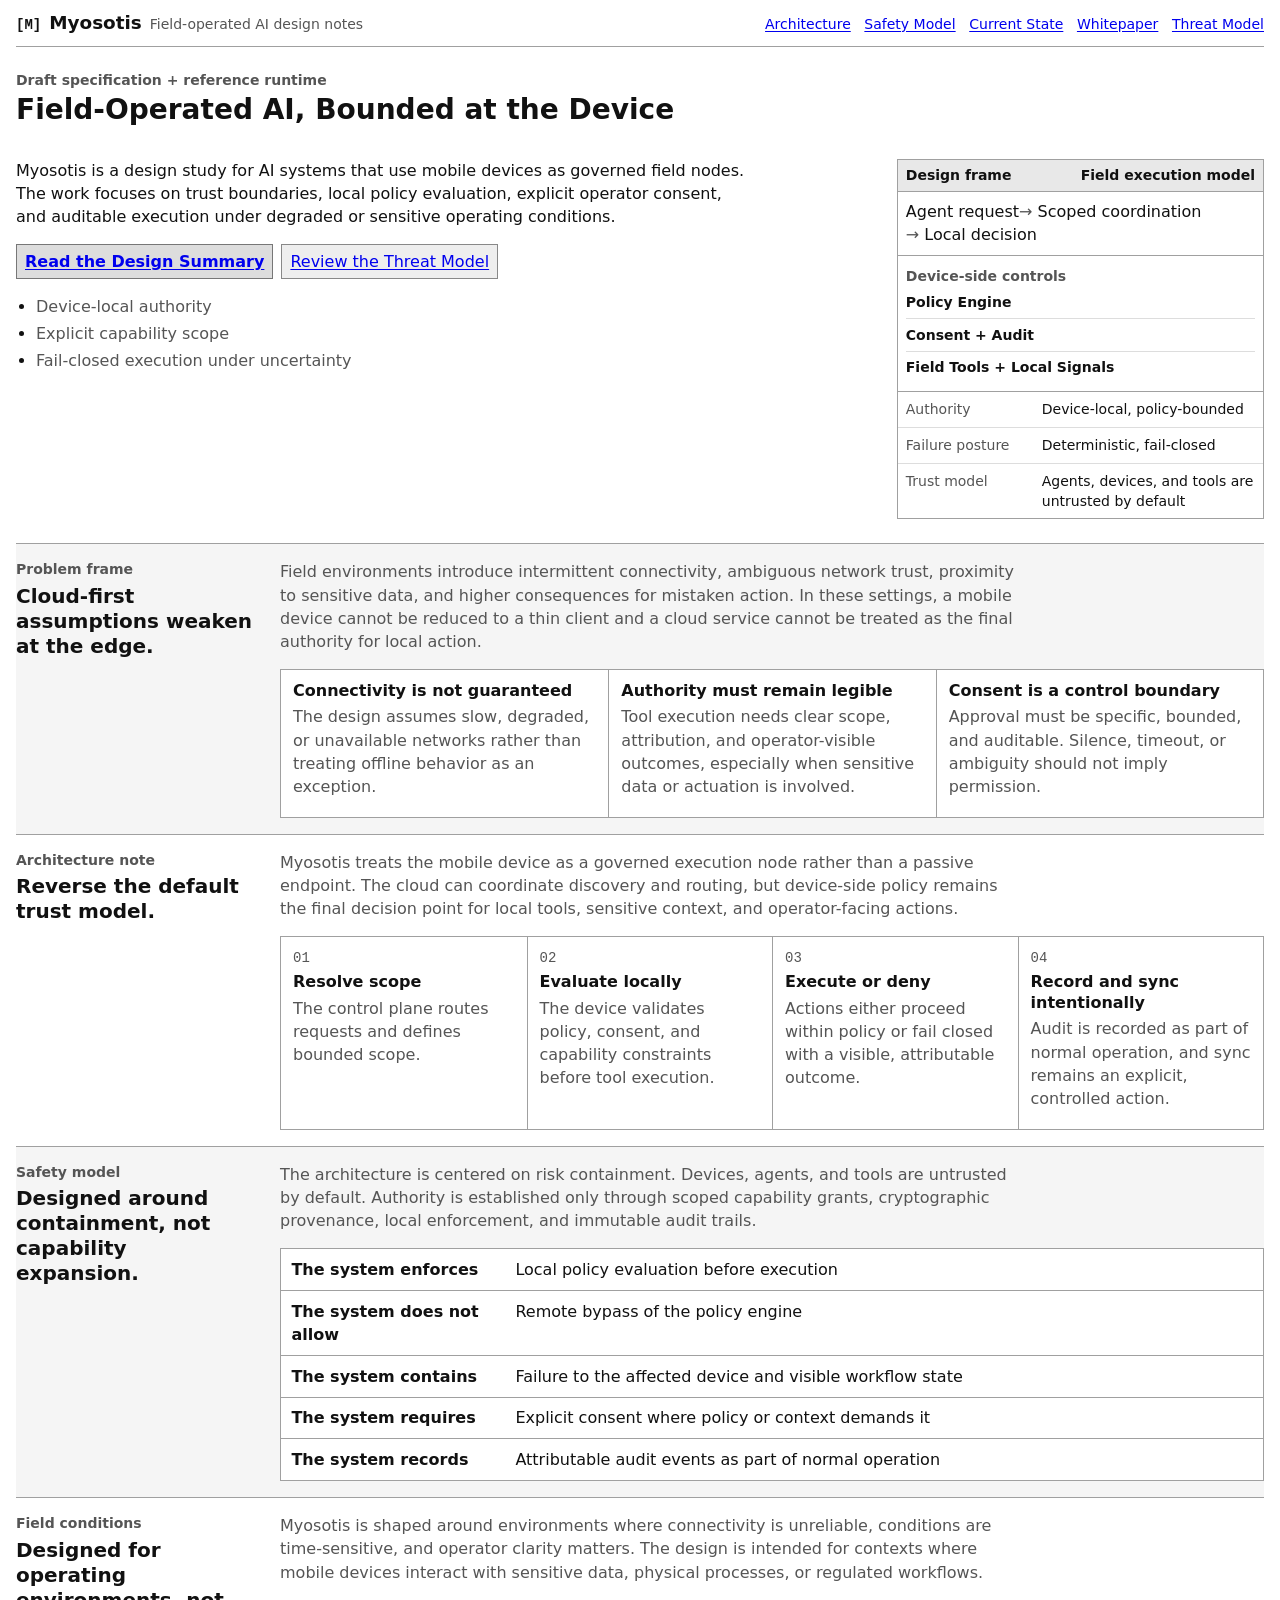
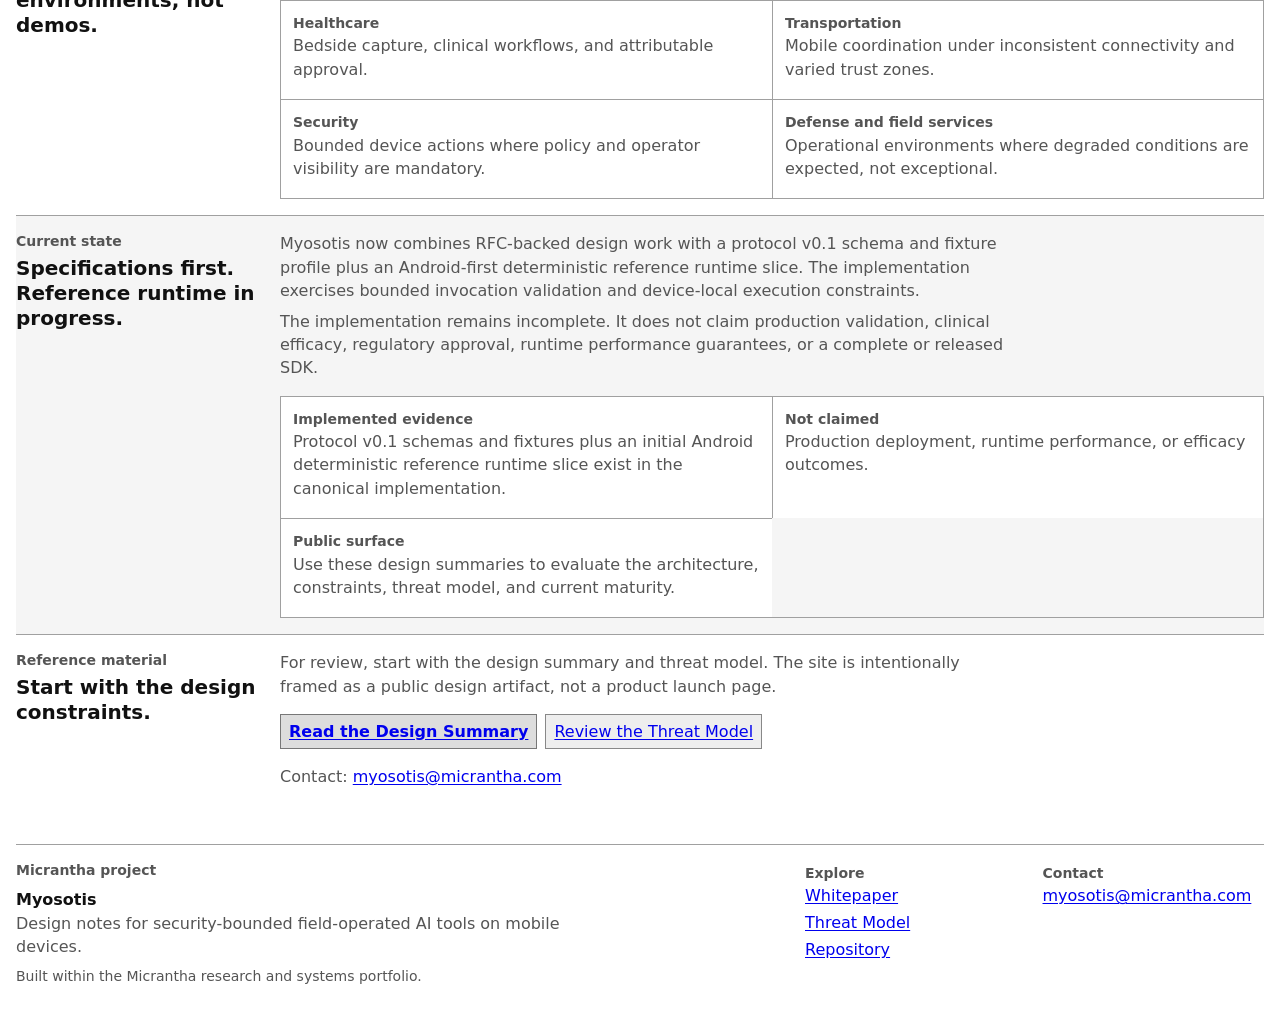
==== commit 0faccaee: "fix: declare local site favicon" ====
--- a/web/index.html
+++ b/web/index.html
@@ -8,6 +8,7 @@
       name="description"
       content="Myosotis is a design exploration for field-operated AI systems on mobile devices, with local policy enforcement, explicit consent, and auditable execution."
     />
+    <link rel="icon" href="favicon.svg" type="image/svg+xml" />
     <link rel="stylesheet" href="assets/styles.css" />
   </head>
   <body class="page-shell">
--- a/web/assets/styles.css
+++ b/web/assets/styles.css
@@ -85,6 +85,21 @@
   outline-offset: 2px;
 }
 
+.skip-link {
+  position: absolute;
+  top: 0;
+  left: var(--phyllotaxis-gutter-page);
+  z-index: 10;
+  padding: var(--phyllotaxis-space-sm) var(--phyllotaxis-space-md);
+  border: 1px solid var(--phyllotaxis-color-border);
+  background: var(--phyllotaxis-color-canvas);
+  transform: translateY(-120%);
+}
+
+.skip-link:focus {
+  transform: translateY(0);
+}
+
 img {
   max-width: 100%;
 }
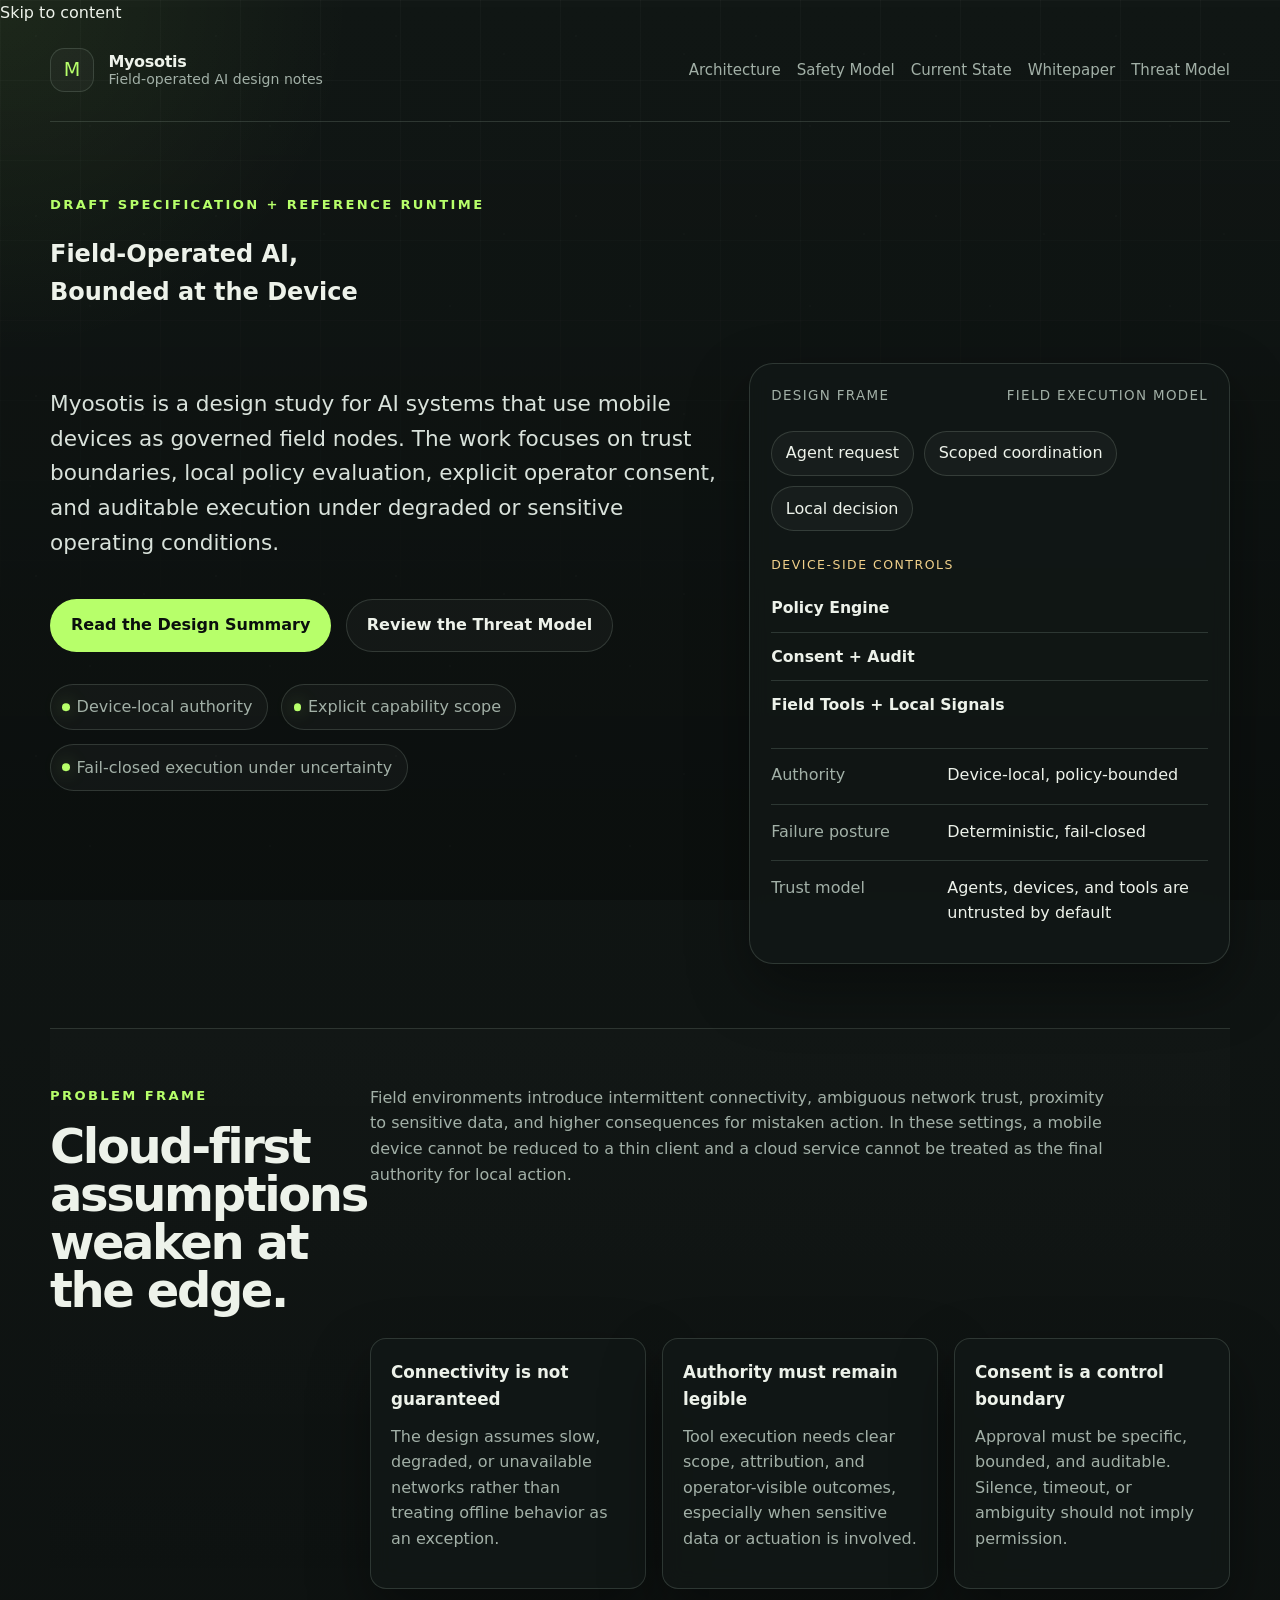
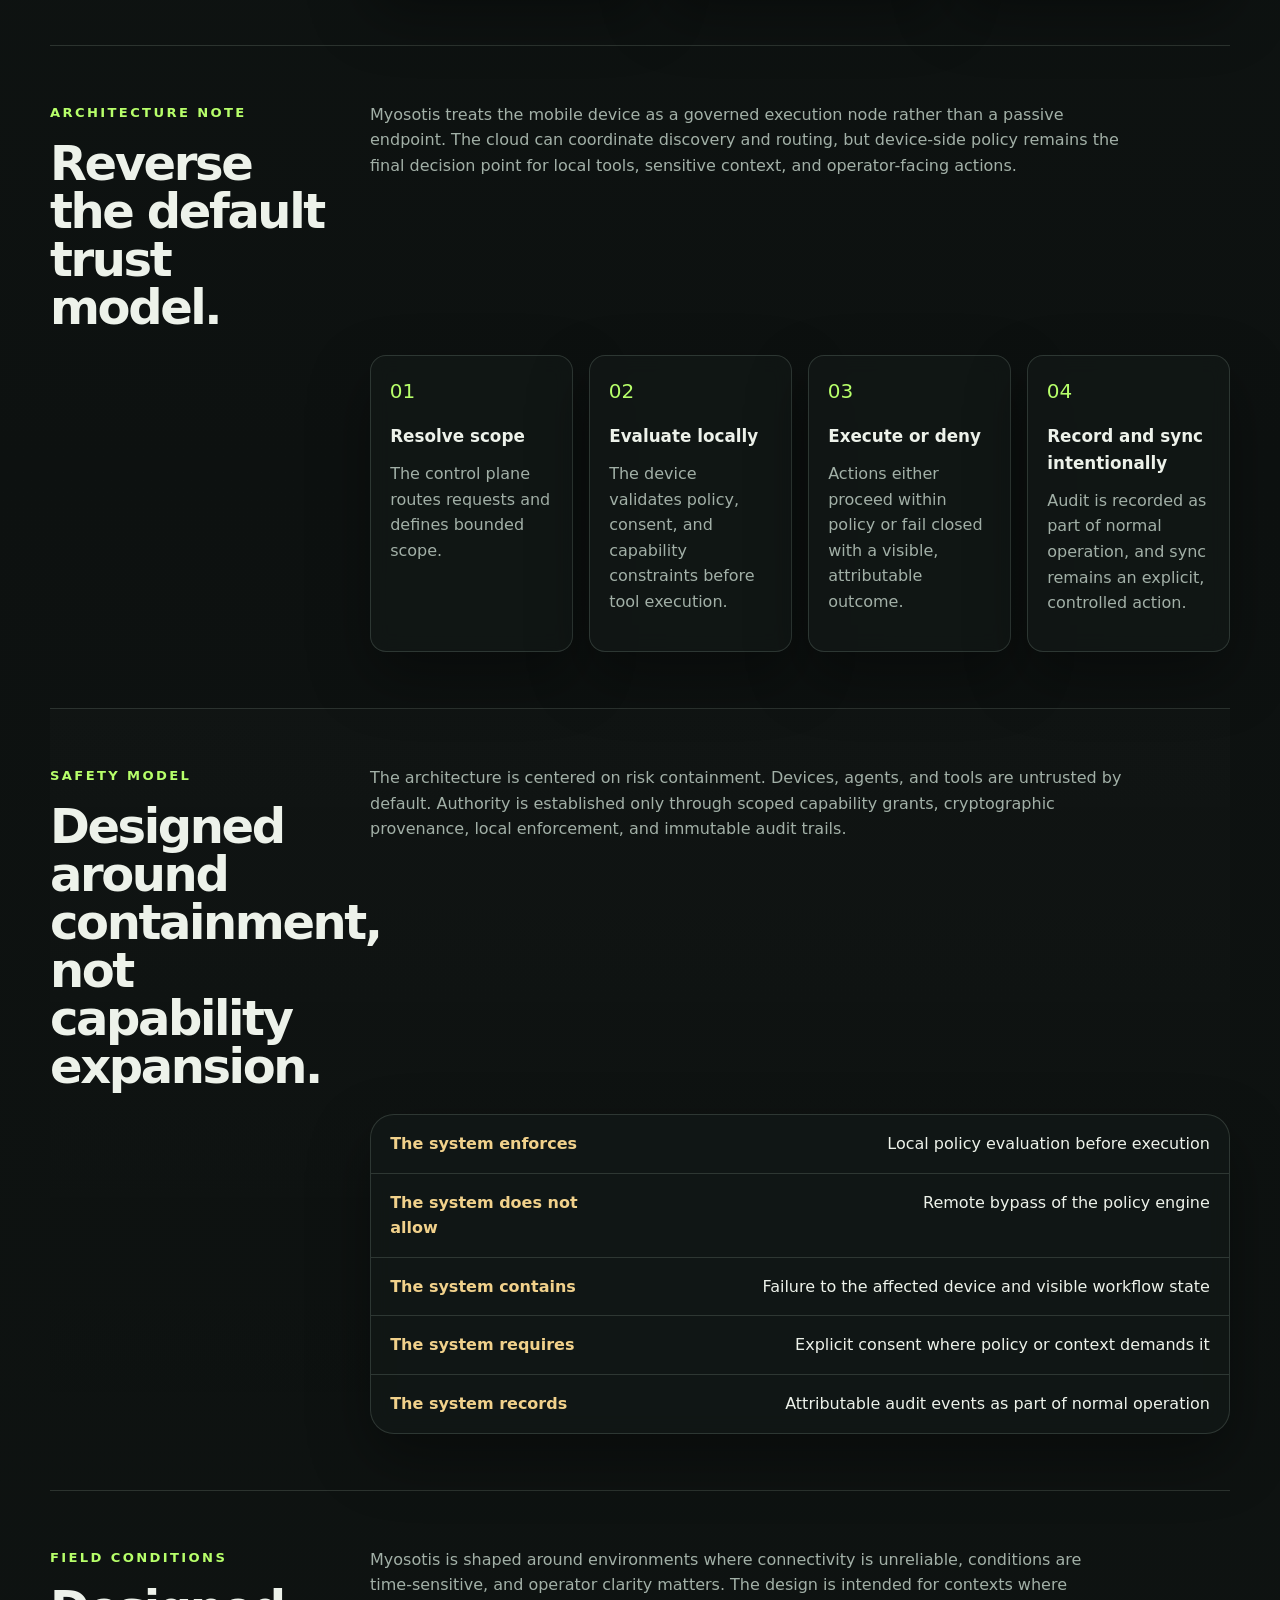
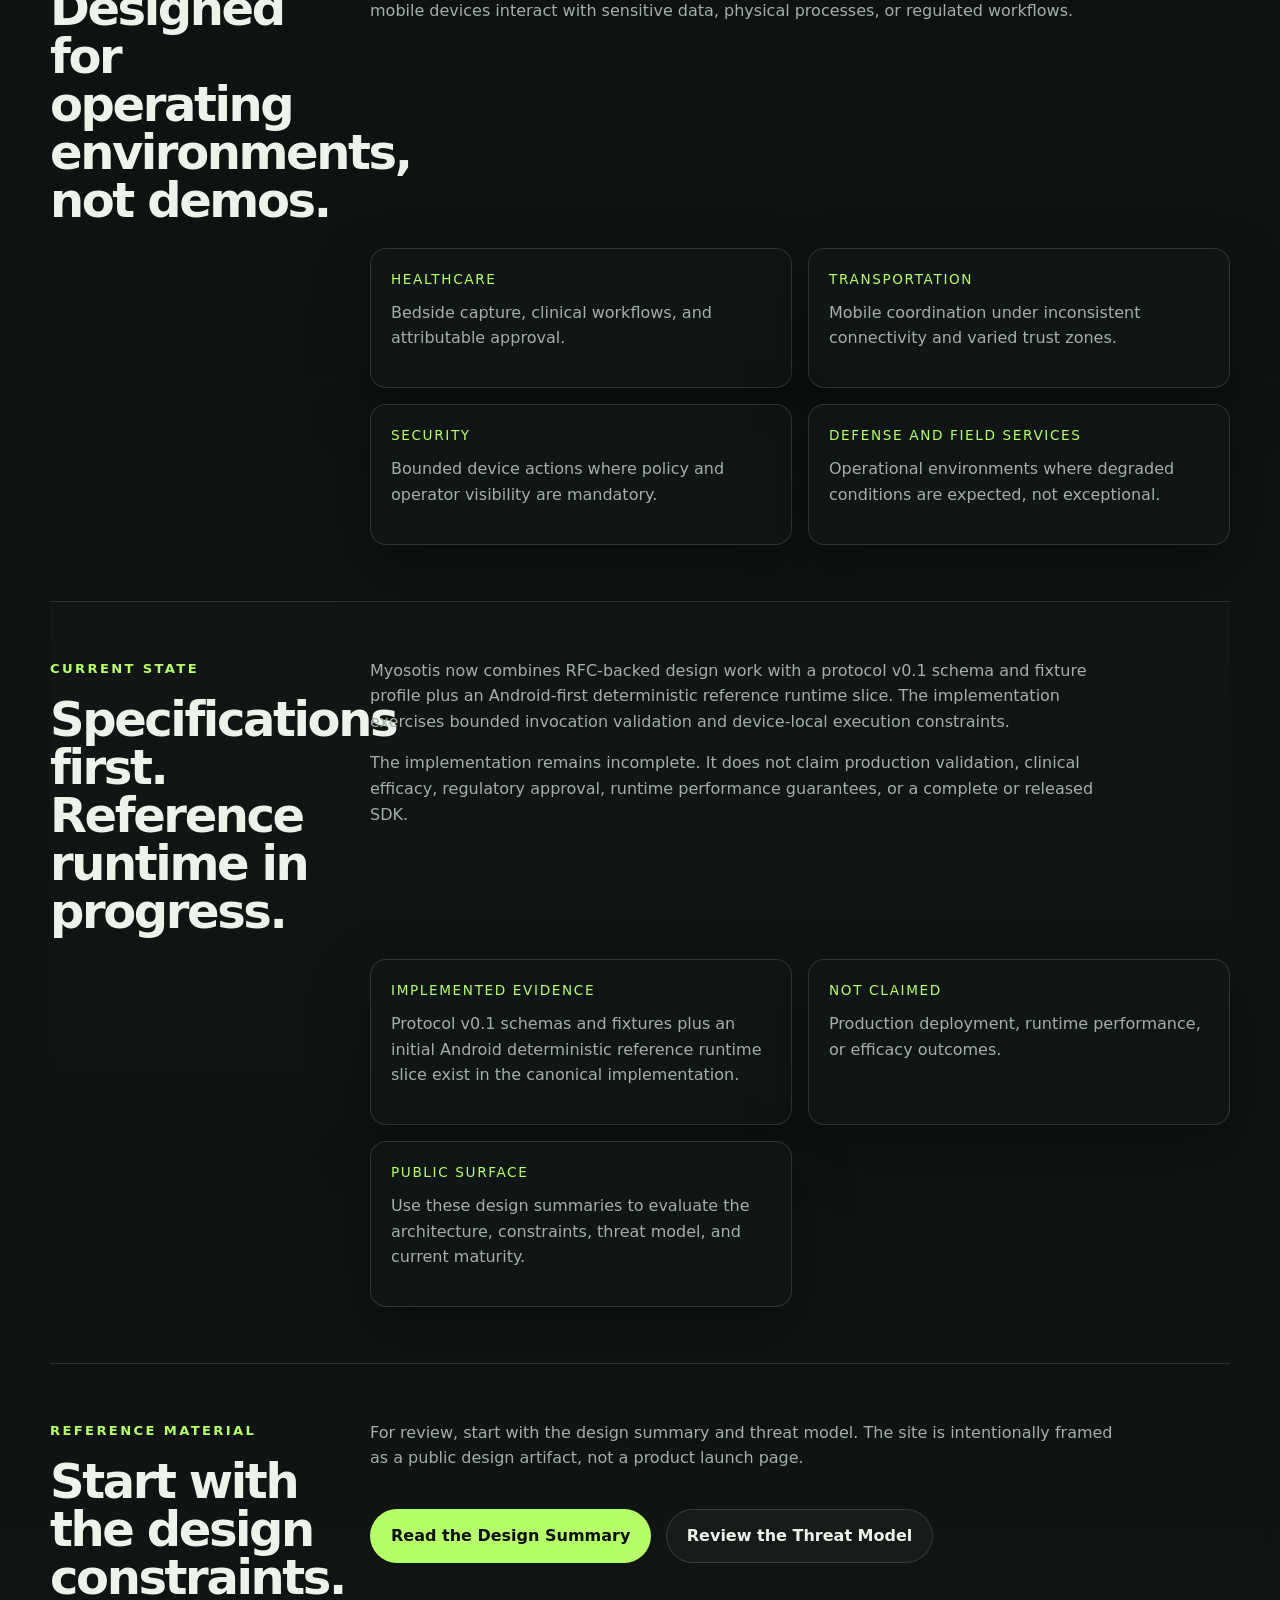
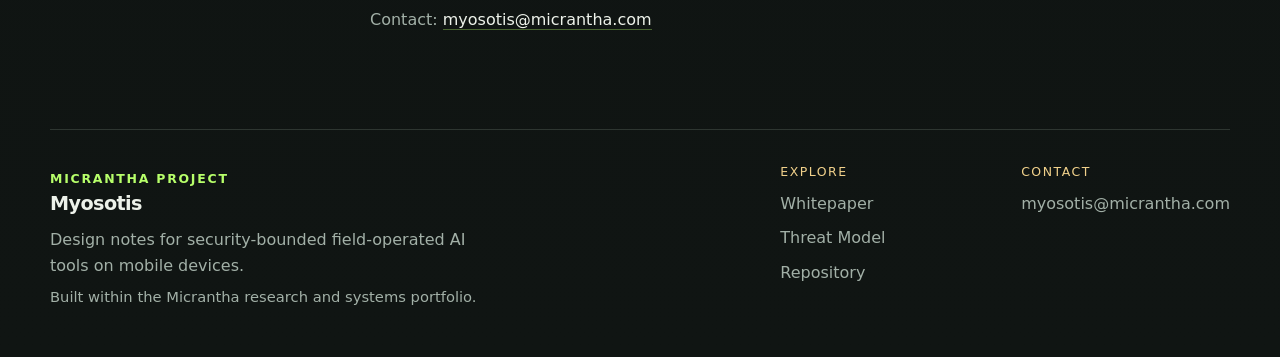
==== commit a6c772f0: "site: restore pre-Phyllotaxis homepage shell" ====
--- a/web/index.html
+++ b/web/index.html
@@ -1,5 +1,5 @@
 <!DOCTYPE html>
-<html lang="en" data-phyllotaxis-profile="utility" data-phyllotaxis-scheme="light">
+<html lang="en">
   <head>
     <meta charset="UTF-8" />
     <meta name="viewport" content="width=device-width, initial-scale=1.0" />
@@ -8,10 +8,16 @@
       name="description"
       content="Myosotis is a design exploration for field-operated AI systems on mobile devices, with local policy enforcement, explicit consent, and auditable execution."
     />
+    <meta name="myosotis-source-revision" content="073e1607a7ba5514111355e7133a2f18e31016f1" />
+    <meta name="myosotis-reviewed-at" content="2026-10-05" />
+    <meta name="myosotis-publication-status" content="provisional" />
+    <link rel="alternate" type="application/json" href="provenance.json" title="Myosotis provenance" />
+    <link rel="alternate" type="application/json" href="claims.json" title="Myosotis public claims ledger" />
     <link rel="icon" href="favicon.svg" type="image/svg+xml" />
     <link rel="stylesheet" href="assets/styles.css" />
   </head>
   <body class="page-shell">
+    <div class="noise" aria-hidden="true"></div>
     <a class="skip-link" href="#main-content">Skip to content</a>
     <header class="site-header">
       <a class="brand" href="index.html">
@@ -31,7 +37,7 @@
     </header>
 
     <main id="main-content">
-      <section class="hero">
+      <section class="hero" data-claim-id="MYO-WEB-INDEX-OVERVIEW" data-claim-confidence="design">
         <div class="hero-headline">
           <p class="eyebrow">Draft specification + reference runtime</p>
           <h1>
@@ -97,7 +103,7 @@
         </aside>
       </section>
 
-      <section class="section-grid section-band">
+      <section class="section-grid section-band" data-claim-id="MYO-WEB-INDEX-PROBLEM" data-claim-confidence="design">
         <div class="section-intro">
           <p class="section-label">Problem frame</p>
           <h2>Cloud-first assumptions weaken at the edge.</h2>
@@ -136,7 +142,7 @@
         </div>
       </section>
 
-      <section class="section-grid" id="architecture">
+      <section class="section-grid" id="architecture" data-claim-id="MYO-WEB-INDEX-ARCHITECTURE" data-claim-confidence="design">
         <div class="section-intro">
           <p class="section-label">Architecture note</p>
           <h2>Reverse the default trust model.</h2>
@@ -182,7 +188,7 @@
         </div>
       </section>
 
-      <section class="section-grid section-band" id="safety">
+      <section class="section-grid section-band" id="safety" data-claim-id="MYO-WEB-INDEX-SAFETY" data-claim-confidence="design">
         <div class="section-intro">
           <p class="section-label">Safety model</p>
           <h2>Designed around containment, not capability expansion.</h2>
@@ -219,7 +225,7 @@
         </div>
       </section>
 
-      <section class="section-grid">
+      <section class="section-grid" data-claim-id="MYO-WEB-INDEX-FIELD" data-claim-confidence="design">
         <div class="section-intro">
           <p class="section-label">Field conditions</p>
           <h2>Designed for operating environments, not demos.</h2>
@@ -253,7 +259,7 @@
         </div>
       </section>
 
-      <section class="section-grid section-band" id="state">
+      <section class="section-grid section-band" id="state" data-claim-id="MYO-WEB-INDEX-STATE" data-claim-confidence="conformance">
         <div class="section-intro">
           <p class="section-label">Current state</p>
           <h2>Specifications first. Reference runtime in progress.</h2>
@@ -294,7 +300,7 @@
         </div>
       </section>
 
-      <section class="section-grid final-cta" id="contact">
+      <section class="section-grid final-cta" id="contact" data-claim-id="MYO-WEB-INDEX-REFERENCE" data-claim-confidence="design">
         <div class="section-intro">
           <p class="section-label">Reference material</p>
           <h2>Start with the design constraints.</h2>
--- a/web/assets/styles.css
+++ b/web/assets/styles.css
@@ -1,46 +1,18 @@
 :root {
-  color-scheme: light;
-  --phyllotaxis-space-none: 0;
-  --phyllotaxis-space-xs: 0.25rem;
-  --phyllotaxis-space-sm: 0.5rem;
-  --phyllotaxis-space-md: 1rem;
-  --phyllotaxis-space-lg: 1.5rem;
-  --phyllotaxis-space-xl: 2rem;
-  --phyllotaxis-content-width-narrow: 46rem;
-  --phyllotaxis-content-width-readable: 70rem;
-  --phyllotaxis-content-width-wide: 82rem;
-  --phyllotaxis-content-width-full: 100%;
-  --phyllotaxis-gutter-page: 1rem;
-  --phyllotaxis-font-body: system-ui, -apple-system, BlinkMacSystemFont, "Segoe UI", sans-serif;
-  --phyllotaxis-font-display: var(--phyllotaxis-font-body);
-  --phyllotaxis-font-mono: ui-monospace, SFMono-Regular, Menlo, Consolas, monospace;
-  --phyllotaxis-type-body-size: 1rem;
-  --phyllotaxis-type-body-line-height: 1.45;
-  --phyllotaxis-type-title-size: 1.75rem;
-  --phyllotaxis-type-title-line-height: 1.15;
-  --phyllotaxis-type-title-weight: 700;
-  --phyllotaxis-type-heading-size: 1.25rem;
-  --phyllotaxis-type-heading-line-height: 1.25;
-  --phyllotaxis-type-heading-weight: 700;
-  --phyllotaxis-type-meta-size: 0.875rem;
-  --phyllotaxis-type-meta-line-height: 1.35;
-  --phyllotaxis-type-caption-size: 0.875rem;
-  --phyllotaxis-type-caption-line-height: 1.4;
-  --phyllotaxis-color-canvas: #ffffff;
-  --phyllotaxis-color-surface: #f5f5f5;
-  --phyllotaxis-color-text: #111111;
-  --phyllotaxis-color-text-muted: #555555;
-  --phyllotaxis-color-border: #a0a0a0;
-  --phyllotaxis-color-link: #0000ee;
-  --phyllotaxis-color-link-visited: #551a8b;
-  --phyllotaxis-color-focus: #111111;
-  --phyllotaxis-color-selection: #cfe3ff;
-  --phyllotaxis-color-selection-text: #111111;
-
-  --myosotis-section-heading: #e8e8e8;
-  --myosotis-note-background: #fff8d6;
-  --myosotis-note-border: #8b6d00;
-  --myosotis-note-text: #5a4200;
+  --bg: #0d1110;
+  --bg-alt: #121816;
+  --panel: rgba(18, 24, 22, 0.82);
+  --panel-strong: #161d1a;
+  --line: rgba(182, 202, 188, 0.18);
+  --text: #edf2ea;
+  --muted: #a2b0a7;
+  --accent: #b7ff6a;
+  --accent-dim: rgba(183, 255, 106, 0.12);
+  --warning: #f1d18b;
+  --shadow: 0 24px 60px rgba(0, 0, 0, 0.36);
+  --radius: 24px;
+  --radius-sm: 16px;
+  --content-width: 1180px;
 }
 
 * {
@@ -48,219 +20,189 @@
 }
 
 html {
-  background: var(--phyllotaxis-color-canvas);
+  scroll-behavior: smooth;
 }
 
 body {
   margin: 0;
   min-height: 100vh;
-  background: var(--phyllotaxis-color-canvas);
-  color: var(--phyllotaxis-color-text);
-  font-family: var(--phyllotaxis-font-body);
-  font-size: var(--phyllotaxis-type-body-size);
-  line-height: var(--phyllotaxis-type-body-line-height);
-}
-
-::selection {
-  background: var(--phyllotaxis-color-selection);
-  color: var(--phyllotaxis-color-selection-text);
+  background:
+    radial-gradient(circle at top left, rgba(183, 255, 106, 0.08), transparent 22rem),
+    linear-gradient(180deg, #111715 0%, #0d1110 40%, #101513 100%);
+  color: var(--text);
+  font-family: system-ui, -apple-system, BlinkMacSystemFont, "Segoe UI", sans-serif;
+  line-height: 1.6;
 }
 
 a {
-  color: var(--phyllotaxis-color-link);
-  text-decoration: underline;
-  text-underline-offset: 0.12em;
-}
-
-a:visited {
-  color: var(--phyllotaxis-color-link-visited);
-}
-
-a:hover {
-  text-decoration-thickness: 2px;
-}
-
-:focus-visible {
-  outline: 3px solid var(--phyllotaxis-color-focus);
-  outline-offset: 2px;
-}
-
-.skip-link {
-  position: absolute;
-  top: 0;
-  left: var(--phyllotaxis-gutter-page);
-  z-index: 10;
-  padding: var(--phyllotaxis-space-sm) var(--phyllotaxis-space-md);
-  border: 1px solid var(--phyllotaxis-color-border);
-  background: var(--phyllotaxis-color-canvas);
-  transform: translateY(-120%);
-}
-
-.skip-link:focus {
-  transform: translateY(0);
+  color: inherit;
+  text-decoration: none;
 }
 
 img {
   max-width: 100%;
 }
 
-h1,
-h2,
-h3,
-p {
-  margin-top: 0;
-}
-
-h1,
-h2,
-h3 {
-  font-family: var(--phyllotaxis-font-display);
-}
-
-h1 {
-  margin-bottom: var(--phyllotaxis-space-sm);
-  font-size: var(--phyllotaxis-type-title-size);
-  line-height: var(--phyllotaxis-type-title-line-height);
-  font-weight: var(--phyllotaxis-type-title-weight);
-}
-
-h2 {
-  margin-bottom: var(--phyllotaxis-space-sm);
-  font-size: var(--phyllotaxis-type-heading-size);
-  line-height: var(--phyllotaxis-type-heading-line-height);
-  font-weight: var(--phyllotaxis-type-heading-weight);
-}
-
-h3 {
-  margin-bottom: var(--phyllotaxis-space-xs);
-  font-size: 1rem;
-  line-height: 1.3;
-}
-
 .page-shell {
-  min-height: 100vh;
-}
-
+  position: relative;
+  overflow-x: hidden;
+}
+
+.page-shell::before,
+.page-shell::after {
+  content: "";
+  position: fixed;
+  inset: 0;
+  pointer-events: none;
+  z-index: -2;
+}
+
+.page-shell::before {
+  background-image:
+    linear-gradient(rgba(255, 255, 255, 0.03) 1px, transparent 1px),
+    linear-gradient(90deg, rgba(255, 255, 255, 0.03) 1px, transparent 1px);
+  background-size: 5rem 5rem;
+  mask-image: linear-gradient(180deg, rgba(0, 0, 0, 0.8), transparent 85%);
+}
+
+.page-shell::after {
+  background: linear-gradient(180deg, transparent 0%, rgba(0, 0, 0, 0.24) 100%);
+}
+
+.noise {
+  position: fixed;
+  inset: 0;
+  z-index: -1;
+  opacity: 0.055;
+  pointer-events: none;
+  background-image:
+    radial-gradient(circle at 20% 20%, rgba(255, 255, 255, 0.4) 0 1px, transparent 1px),
+    radial-gradient(circle at 80% 30%, rgba(255, 255, 255, 0.28) 0 1px, transparent 1px),
+    radial-gradient(circle at 50% 70%, rgba(255, 255, 255, 0.32) 0 1px, transparent 1px);
+  background-size: 180px 180px;
+}
 
 .site-header,
 .site-footer,
 main,
 .paper-layout {
-  width: min(
-    var(--phyllotaxis-content-width-wide),
-    calc(100% - (2 * var(--phyllotaxis-gutter-page)))
-  );
-  margin-inline: auto;
+  width: min(calc(100% - 2.5rem), var(--content-width));
+  margin: 0 auto;
 }
 
 .site-header {
   display: flex;
-  align-items: baseline;
+  align-items: center;
   justify-content: space-between;
-  gap: var(--phyllotaxis-space-md);
-  padding: 0.6rem 0;
-  border-bottom: 1px solid var(--phyllotaxis-color-border);
+  gap: 1.5rem;
+  padding: 1.4rem 0 0.8rem;
 }
 
 .brand {
   display: inline-flex;
-  align-items: baseline;
-  gap: var(--phyllotaxis-space-sm);
-  color: var(--phyllotaxis-color-text);
-  font-weight: 700;
-  text-decoration: none;
-}
-
-.brand:visited {
-  color: var(--phyllotaxis-color-text);
+  align-items: center;
+  gap: 0.9rem;
 }
 
 .brand-mark {
-  font-family: var(--phyllotaxis-font-mono);
-  font-size: var(--phyllotaxis-type-caption-size);
-  font-weight: 700;
-}
-
-.brand-mark::before {
-  content: "[";
-}
-
-.brand-mark::after {
-  content: "]";
+  display: inline-grid;
+  place-items: center;
+  width: 2.75rem;
+  height: 2.75rem;
+  border: 1px solid var(--line);
+  border-radius: 0.9rem;
+  background: rgba(255, 255, 255, 0.03);
+  color: var(--accent);
+  font-family: system-ui, -apple-system, BlinkMacSystemFont, "Segoe UI", sans-serif;
+  font-size: 1.2rem;
 }
 
 .brand-copy {
-  display: inline-flex;
+  display: flex;
+  flex-direction: column;
+  line-height: 1.15;
+}
+
+.brand-copy strong {
+  font-size: 1rem;
+  font-family: system-ui, -apple-system, BlinkMacSystemFont, "Segoe UI", sans-serif;
+  letter-spacing: -0.02em;
+}
+
+.brand-copy span:last-child {
+  color: var(--muted);
+  font-size: 0.88rem;
+}
+
+.site-nav {
+  display: flex;
   flex-wrap: wrap;
-  align-items: baseline;
-  gap: var(--phyllotaxis-space-sm);
-}
-
-.brand-copy strong {
-  font-size: 1.15rem;
-}
-
-.brand-copy span:last-child {
-  color: var(--phyllotaxis-color-text-muted);
-  font-size: var(--phyllotaxis-type-meta-size);
-  font-weight: 400;
-}
-
-.site-nav {
-  display: flex;
-  flex-wrap: wrap;
-  justify-content: flex-end;
-  gap: 0.4rem 0.85rem;
-  font-size: var(--phyllotaxis-type-meta-size);
-  line-height: var(--phyllotaxis-type-meta-line-height);
+  gap: 1rem;
+  color: var(--muted);
+  font-size: 0.94rem;
+}
+
+.site-nav a:hover,
+.site-nav a:focus-visible,
+.site-footer a:hover,
+.site-footer a:focus-visible {
+  color: var(--text);
 }
 
 main {
-  padding-bottom: var(--phyllotaxis-space-xl);
+  padding: 1rem 0 4rem;
+}
+
+.section-grid,
+.paper-section,
+.paper-hero {
+  border-top: 1px solid var(--line);
 }
 
 .hero {
   display: grid;
-  grid-template-columns: minmax(0, 1.4fr) minmax(18rem, 0.6fr);
-  gap: var(--phyllotaxis-space-lg);
-  align-items: start;
-  padding: var(--phyllotaxis-space-lg) 0;
-  border-bottom: 1px solid var(--phyllotaxis-color-border);
+  grid-template-columns: minmax(0, 1fr) minmax(20rem, 0.72fr);
+  gap: 2rem;
+  align-items: stretch;
+  padding: 4.5rem 0 4rem;
+  border-top: 1px solid var(--line);
 }
 
 .hero-headline {
   grid-column: 1 / -1;
+  max-width: 60rem;
 }
 
 .hero-headline h1 span {
-  display: inline;
-}
-
-.hero-headline h1 span + span::before {
-  content: " ";
+  display: block;
+}
+
+.hero-copy h1,
+.paper-hero h1 {
+  margin: 0;
+  font-family: system-ui, -apple-system, BlinkMacSystemFont, "Segoe UI", sans-serif;
+  font-size: clamp(3.4rem, 9vw, 6.5rem);
+  line-height: 0.94;
+  letter-spacing: -0.06em;
+  max-width: none;
+  text-wrap: balance;
 }
 
 .eyebrow,
-.section-label,
-.lane-label,
-.footer-kicker,
-.footer-column > span,
-.sector-card > span,
-.status-card > span {
-  margin: 0 0 var(--phyllotaxis-space-xs);
-  color: var(--phyllotaxis-color-text-muted);
-  font-size: var(--phyllotaxis-type-caption-size);
-  line-height: var(--phyllotaxis-type-caption-line-height);
-  font-weight: 700;
-  text-transform: none;
-  letter-spacing: 0;
+.section-label {
+  margin: 0 0 1rem;
+  color: var(--accent);
+  font-size: 0.82rem;
+  font-weight: 600;
+  text-transform: uppercase;
+  letter-spacing: 0.18em;
 }
 
 .lede {
-  max-width: var(--phyllotaxis-content-width-narrow);
-  margin-bottom: var(--phyllotaxis-space-md);
-  color: var(--phyllotaxis-color-text);
-  font-size: 1rem;
+  max-width: 43rem;
+  margin: 1.5rem 0 0;
+  color: #d9e2db;
+  font-size: clamp(1.05rem, 2vw, 1.35rem);
 }
 
 .hero-panel,
@@ -271,52 +213,66 @@
 .paper-card,
 .rules-board,
 .paper-note {
-  border: 1px solid var(--phyllotaxis-color-border);
-  border-radius: 0;
-  background: var(--phyllotaxis-color-canvas);
-  box-shadow: none;
-  backdrop-filter: none;
+  background: var(--panel);
+  border: 1px solid var(--line);
+  box-shadow: var(--shadow);
+  backdrop-filter: blur(10px);
 }
 
 .hero-panel {
-  padding: 0;
+  padding: 1.3rem;
+  border-radius: var(--radius);
+}
+
+.panel-header,
+.rule-row,
+.panel-metrics {
+  display: flex;
+  justify-content: space-between;
+  gap: 1rem;
 }
 
 .panel-header {
-  display: flex;
-  justify-content: space-between;
-  gap: var(--phyllotaxis-space-sm);
-  padding: 0.35rem 0.5rem;
-  border-bottom: 1px solid var(--phyllotaxis-color-border);
-  background: var(--myosotis-section-heading);
-  color: var(--phyllotaxis-color-text);
-  font-size: var(--phyllotaxis-type-caption-size);
-  font-weight: 700;
+  color: var(--muted);
+  font-size: 0.84rem;
+  text-transform: uppercase;
+  letter-spacing: 0.1em;
 }
 
 .diagram-flow {
   display: flex;
   flex-wrap: wrap;
-  gap: 0;
-  margin: 0;
-  padding: 0.5rem;
-  border-bottom: 1px solid var(--phyllotaxis-color-border);
+  gap: 0.65rem;
+  margin: 1.5rem 0;
 }
 
 .diagram-flow span {
-  padding: 0;
-  border: 0;
-  background: transparent;
-}
-
-.diagram-flow span + span::before {
-  content: " → ";
-  color: var(--phyllotaxis-color-text-muted);
+  display: inline-flex;
+  align-items: center;
+  padding: 0.55rem 0.85rem;
+  border: 1px solid var(--line);
+  border-radius: 999px;
+  background: rgba(255, 255, 255, 0.03);
+  color: var(--text);
+}
+
+.diagram-core strong {
+  display: block;
+  padding: 0.7rem 0;
+  border-bottom: 1px solid var(--line);
+}
+
+.lane-label {
+  display: block;
+  margin-bottom: 0.55rem;
+  color: var(--warning);
+  font-size: 0.78rem;
+  text-transform: uppercase;
+  letter-spacing: 0.12em;
 }
 
 .diagram-lanes {
-  padding: 0.5rem;
-  border-bottom: 1px solid var(--phyllotaxis-color-border);
+  margin-bottom: 1.2rem;
 }
 
 .diagram-core {
@@ -324,124 +280,137 @@
 }
 
 .diagram-core strong {
-  padding: 0.35rem 0;
-  border-top: 1px solid #dddddd;
-  font-size: var(--phyllotaxis-type-meta-size);
-}
-
-.diagram-core strong:first-child {
-  border-top: 0;
+  font-size: 0.98rem;
+}
+
+.diagram-core strong:last-child {
+  border-bottom: 0;
 }
 
 .panel-metrics {
-  margin: 0;
+  flex-direction: column;
 }
 
 .panel-metrics div {
   display: grid;
-  grid-template-columns: 8rem 1fr;
-  gap: var(--phyllotaxis-space-sm);
-  padding: 0.45rem 0.5rem;
-  border-top: 1px solid #dddddd;
-}
-
-.panel-metrics div:first-child {
-  border-top: 0;
+  grid-template-columns: 10rem 1fr;
+  gap: 1rem;
+  padding-top: 0.85rem;
+  border-top: 1px solid var(--line);
 }
 
 .panel-metrics dt {
-  color: var(--phyllotaxis-color-text-muted);
-  font-size: var(--phyllotaxis-type-meta-size);
+  color: var(--muted);
 }
 
 .panel-metrics dd {
   margin: 0;
-  font-size: var(--phyllotaxis-type-meta-size);
 }
 
 .cta-row {
   display: flex;
   flex-wrap: wrap;
-  gap: var(--phyllotaxis-space-sm);
-  margin: var(--phyllotaxis-space-md) 0 0;
+  gap: 0.9rem;
+  margin: 2.4rem 0 0;
 }
 
 .button {
-  display: inline-block;
-  min-height: 2rem;
-  padding: 0.3rem 0.5rem;
-  border: 1px solid #888888;
-  border-radius: 0;
-  background: #eeeeee;
-  color: var(--phyllotaxis-color-link);
-  font-weight: 400;
-  text-decoration: underline;
-}
-
-.button:visited {
-  color: var(--phyllotaxis-color-link-visited);
-}
-
-.button:hover {
-  background: #e2e2e2;
+  display: inline-flex;
+  align-items: center;
+  justify-content: center;
+  min-height: 3rem;
+  padding: 0.8rem 1.25rem;
+  border-radius: 999px;
+  border: 1px solid transparent;
+  font-weight: 600;
+  transition:
+    transform 180ms ease,
+    border-color 180ms ease,
+    background-color 180ms ease;
+}
+
+.button:hover,
+.button:focus-visible {
+  transform: translateY(-1px);
 }
 
 .button-primary {
-  border-color: #777777;
-  background: #dddddd;
-  color: var(--phyllotaxis-color-link);
-  font-weight: 700;
-}
-
-.button-primary:visited {
-  color: var(--phyllotaxis-color-link-visited);
+  background: var(--accent);
+  color: #0a0f0d;
+}
+
+.button-secondary {
+  border-color: var(--line);
+  background: rgba(255, 255, 255, 0.03);
 }
 
 .signal-list,
 .paper-list {
-  margin: var(--phyllotaxis-space-md) 0 0;
-  padding-left: 1.25rem;
+  margin: 2rem 0 0;
+  padding: 0;
+  list-style: none;
 }
 
 .signal-list {
-  display: block;
-  color: var(--phyllotaxis-color-text-muted);
+  display: flex;
+  flex-wrap: wrap;
+  gap: 0.85rem;
 }
 
 .signal-list li,
 .paper-list li {
-  margin: 0 0 var(--phyllotaxis-space-xs);
-  padding: 0;
-}
-
-.signal-list li::marker,
-.paper-list li::marker {
-  color: var(--phyllotaxis-color-text);
+  position: relative;
+}
+
+.signal-list li {
+  padding: 0.6rem 0.9rem 0.6rem 1.6rem;
+  border: 1px solid var(--line);
+  border-radius: 999px;
+  color: var(--muted);
+  background: rgba(255, 255, 255, 0.03);
+}
+
+.signal-list li::before,
+.paper-list li::before {
+  content: "";
+  position: absolute;
+  left: 0;
+  top: 0.85rem;
+  width: 0.48rem;
+  height: 0.48rem;
+  border-radius: 50%;
+  background: var(--accent);
+  box-shadow: 0 0 18px rgba(183, 255, 106, 0.4);
+}
+
+.signal-list li::before {
+  left: 0.7rem;
+  top: 50%;
+  transform: translateY(-50%);
 }
 
 .section-grid {
   display: grid;
-  grid-template-columns: 15rem minmax(0, 1fr);
-  gap: var(--phyllotaxis-space-sm) var(--phyllotaxis-space-lg);
-  padding: var(--phyllotaxis-space-md) 0;
-  border-bottom: 1px solid var(--phyllotaxis-color-border);
+  grid-template-columns: 18rem minmax(0, 1fr);
+  gap: 1.5rem 2rem;
+  padding: 3.5rem 0;
 }
 
 .section-band {
-  background: var(--phyllotaxis-color-surface);
-}
-
-.section-intro {
-  grid-row: span 2;
+  background: linear-gradient(180deg, rgba(255, 255, 255, 0.014), rgba(255, 255, 255, 0));
 }
 
 .section-intro h2,
 .paper-section h2 {
-  margin-bottom: var(--phyllotaxis-space-sm);
+  margin: 0;
+  font-family: system-ui, -apple-system, BlinkMacSystemFont, "Segoe UI", sans-serif;
+  font-size: clamp(1.8rem, 4vw, 3rem);
+  line-height: 1;
+  letter-spacing: -0.05em;
 }
 
 .section-copy {
-  max-width: var(--phyllotaxis-content-width-narrow);
+  max-width: 47rem;
 }
 
 .section-copy p,
@@ -451,95 +420,104 @@
 .sector-card p,
 .status-card p,
 .timeline-item p {
-  margin-bottom: var(--phyllotaxis-space-sm);
-  color: var(--phyllotaxis-color-text-muted);
+  margin-top: 0;
+  color: var(--muted);
 }
 
 .card-grid,
 .status-grid,
 .sector-grid,
-.paper-grid,
+.paper-grid {
+  grid-column: 2;
+  display: grid;
+  grid-template-columns: repeat(3, minmax(0, 1fr));
+  gap: 1rem;
+}
+
+.sector-grid,
+.status-grid,
+.paper-grid {
+  grid-template-columns: repeat(2, minmax(0, 1fr));
+}
+
+.feature-card,
+.status-card,
+.sector-card,
+.paper-card {
+  padding: 1.25rem;
+  border-radius: var(--radius-sm);
+}
+
+.feature-card h3,
+.timeline-item h3,
+.paper-card h3 {
+  margin: 0 0 0.7rem;
+  font-size: 1.05rem;
+}
+
 .timeline {
   grid-column: 2;
   display: grid;
-  gap: 0;
-  border: 1px solid var(--phyllotaxis-color-border);
-}
-
-.card-grid {
-  grid-template-columns: repeat(3, minmax(0, 1fr));
-}
-
-.status-grid,
-.sector-grid,
-.paper-grid {
-  grid-template-columns: repeat(2, minmax(0, 1fr));
-}
-
-.timeline {
   grid-template-columns: repeat(4, minmax(0, 1fr));
-}
-
-.feature-card,
-.status-card,
-.sector-card,
-.timeline-item,
-.paper-card {
-  padding: 0.65rem 0.75rem;
-  border: 0;
-  border-left: 1px solid var(--phyllotaxis-color-border);
-}
-
-.feature-card:first-child,
-.timeline-item:first-child,
-.status-card:nth-child(odd),
-.sector-card:nth-child(odd),
-.paper-card:nth-child(odd) {
-  border-left: 0;
-}
-
-.status-card:nth-child(n + 3),
-.sector-card:nth-child(n + 3),
-.paper-card:nth-child(n + 3) {
-  border-top: 1px solid var(--phyllotaxis-color-border);
-}
-
-.timeline-item > span {
-  display: block;
-  margin-bottom: var(--phyllotaxis-space-xs);
-  color: var(--phyllotaxis-color-text-muted);
-  font-family: var(--phyllotaxis-font-mono);
-  font-size: var(--phyllotaxis-type-caption-size);
+  gap: 1rem;
+}
+
+.timeline-item {
+  padding: 1.2rem;
+  border-radius: var(--radius-sm);
+}
+
+.timeline-item span {
+  display: inline-block;
+  margin-bottom: 1rem;
+  color: var(--accent);
+  font-family: system-ui, -apple-system, BlinkMacSystemFont, "Segoe UI", sans-serif;
+  font-size: 1.25rem;
 }
 
 .rules-board {
   grid-column: 2;
-  overflow: visible;
+  border-radius: var(--radius);
+  overflow: hidden;
 }
 
 .rule-row {
-  display: grid;
-  grid-template-columns: 13rem 1fr;
-  gap: var(--phyllotaxis-space-md);
-  padding: 0.55rem 0.65rem;
-  align-items: start;
+  padding: 1rem 1.2rem;
+  align-items: flex-start;
 }
 
 .rule-row + .rule-row {
-  border-top: 1px solid var(--phyllotaxis-color-border);
+  border-top: 1px solid var(--line);
 }
 
 .rule-row strong {
-  color: var(--phyllotaxis-color-text);
+  width: 13rem;
+  color: var(--warning);
+  flex: 0 0 auto;
+}
+
+.sector-card span,
+.status-card span {
+  display: block;
+  margin-bottom: 0.6rem;
+  font-size: 0.85rem;
+  text-transform: uppercase;
+  letter-spacing: 0.12em;
+  color: var(--accent);
 }
 
 .final-cta {
-  border-bottom: 0;
+  padding-bottom: 2rem;
 }
 
 .contact-line {
-  margin-top: var(--phyllotaxis-space-md);
-  color: var(--phyllotaxis-color-text-muted);
+  padding-top: 2.8rem;
+  color: var(--muted);
+}
+
+.contact-line a {
+  color: var(--text);
+  border-bottom: 1px solid rgba(183, 255, 106, 0.35);
 }
 
 .contact-line p {
@@ -547,182 +525,202 @@
 }
 
 .site-footer {
-  display: grid;
-  grid-template-columns: minmax(0, 1.25fr) minmax(18rem, 0.75fr);
-  gap: var(--phyllotaxis-space-lg);
-  padding: var(--phyllotaxis-space-md) 0 var(--phyllotaxis-space-xl);
-  border-top: 1px solid var(--phyllotaxis-color-border);
-  color: var(--phyllotaxis-color-text-muted);
+  display: flex;
+  justify-content: space-between;
+  gap: 2rem;
+  align-items: flex-start;
+  padding: 2rem 0 3rem;
+  color: var(--muted);
+  border-top: 1px solid var(--line);
 }
 
 .site-footer p {
-  max-width: 34rem;
-  margin-bottom: var(--phyllotaxis-space-sm);
+  max-width: 28rem;
+  margin: 0.45rem 0 0;
+}
+
+.footer-brand {
+  max-width: 32rem;
+}
+
+.footer-kicker {
+  margin: 0;
+  color: var(--accent);
+  font-size: 0.78rem;
+  font-weight: 600;
+  text-transform: uppercase;
+  letter-spacing: 0.14em;
 }
 
 .footer-title {
-  color: var(--phyllotaxis-color-text);
-  font-size: 1rem;
+  margin-top: 0.35rem;
+  color: var(--text);
+  font-family: system-ui, -apple-system, BlinkMacSystemFont, "Segoe UI", sans-serif;
+  font-size: 1.2rem;
+  letter-spacing: -0.03em;
 }
 
 .footer-grid {
   display: grid;
-  grid-template-columns: repeat(2, minmax(8rem, 1fr));
-  gap: var(--phyllotaxis-space-md);
+  grid-template-columns: repeat(2, minmax(10rem, 1fr));
+  gap: 1rem 2rem;
+}
+
+.footer-column span {
+  display: block;
+  margin-bottom: 0.55rem;
+  color: var(--warning);
+  font-size: 0.78rem;
+  text-transform: uppercase;
+  letter-spacing: 0.12em;
 }
 
 .footer-column nav,
 .footer-column .footer-links {
   display: flex;
   flex-direction: column;
-  gap: var(--phyllotaxis-space-xs);
-}
-
-.footer-meta,
+  gap: 0.55rem;
+}
+
+.footer-meta {
+  margin-top: 1.2rem;
+  font-size: 0.92rem;
+}
+
 .footer-note {
-  font-size: var(--phyllotaxis-type-meta-size);
-}
-
+  margin-top: 1.2rem;
+  max-width: 25rem;
+  font-size: 0.92rem;
+}
+
+.page-shell-paper main,
 .paper-layout {
-  max-width: var(--phyllotaxis-content-width-readable);
-  padding-bottom: var(--phyllotaxis-space-xl);
+  padding: 1rem 0 4rem;
+}
+
+.paper-layout {
+  max-width: 54rem;
 }
 
 .paper-hero {
-  padding: var(--phyllotaxis-space-lg) 0 var(--phyllotaxis-space-md);
-  border-bottom: 1px solid var(--phyllotaxis-color-border);
+  padding: 4rem 0 2.5rem;
 }
 
 .paper-note {
-  margin-top: var(--phyllotaxis-space-md);
-  padding: 0.6rem 0.75rem;
-  border-color: var(--myosotis-note-border);
-  background: var(--myosotis-note-background);
-  color: var(--myosotis-note-text);
+  margin-top: 1.5rem;
+  padding: 1rem 1.1rem;
+  border-radius: var(--radius-sm);
+  color: var(--warning);
 }
 
 .paper-section {
-  padding: var(--phyllotaxis-space-md) 0;
-  border-bottom: 1px solid var(--phyllotaxis-color-border);
-}
-
-.paper-section:last-child {
-  border-bottom: 0;
+  padding: 2.2rem 0;
 }
 
 .paper-grid {
-  margin-top: var(--phyllotaxis-space-md);
+  margin-top: 1.5rem;
 }
 
 .paper-list {
-  color: var(--phyllotaxis-color-text-muted);
-}
-
-@media (max-width: 52rem) {
-  .site-footer,
+  margin-top: 1rem;
+}
+
+.paper-list li {
+  margin: 0 0 1rem;
+  padding-left: 1.2rem;
+  color: var(--muted);
+}
+
+.paper-list li::before {
+  top: 0.7rem;
+}
+
+:focus-visible {
+  outline: 2px solid var(--accent);
+  outline-offset: 2px;
+}
+
+@media (max-width: 960px) {
   .hero,
-  .section-grid {
-    grid-template-columns: 1fr;
-  }
-
-  .site-header {
-    flex-direction: column;
-    align-items: flex-start;
-  }
-
-  .site-nav {
-    justify-content: flex-start;
-  }
-
-  .hero-headline,
+  .section-grid,
+  .timeline,
   .card-grid,
   .status-grid,
   .sector-grid,
   .paper-grid,
+  .site-footer {
+    grid-template-columns: 1fr;
+  }
+
+  .section-intro,
+  .section-copy,
   .timeline,
+  .card-grid,
+  .status-grid,
+  .sector-grid,
   .rules-board {
-    grid-column: 1;
-  }
-
-  .section-intro {
-    grid-row: auto;
-  }
-
-  .card-grid,
-  .timeline {
-    grid-template-columns: 1fr;
-  }
-
-  .feature-card,
-  .timeline-item {
-    border-left: 0;
-    border-top: 1px solid var(--phyllotaxis-color-border);
-  }
-
-  .feature-card:first-child,
-  .timeline-item:first-child {
-    border-top: 0;
-  }
-
+    grid-column: auto;
+  }
+
+  .hero-panel {
+    order: -1;
+  }
+
+  .hero-headline {
+    max-width: 100%;
+  }
+
+  .panel-metrics div,
   .rule-row {
     grid-template-columns: 1fr;
-    gap: var(--phyllotaxis-space-xs);
-  }
-}
-
-@media (max-width: 36rem) {
-  :root {
-    --phyllotaxis-gutter-page: 0.75rem;
-  }
-
-  .status-grid,
-  .sector-grid,
-  .paper-grid,
+    display: block;
+  }
+
+  .rule-row strong {
+    display: block;
+    width: auto;
+    margin-bottom: 0.5rem;
+  }
+
+  .site-header,
+  .site-footer {
+    flex-direction: column;
+    align-items: flex-start;
+  }
+
   .footer-grid {
+    width: 100%;
     grid-template-columns: 1fr;
   }
-
-  .status-card,
-  .sector-card,
-  .paper-card {
-    border-left: 0;
-    border-top: 1px solid var(--phyllotaxis-color-border);
-  }
-
-  .status-card:first-child,
-  .sector-card:first-child,
-  .paper-card:first-child {
-    border-top: 0;
-  }
-
-  .panel-header,
-  .panel-metrics div {
-    grid-template-columns: 1fr;
-  }
-
-  .panel-header {
-    display: block;
-  }
-
-  .panel-header span {
-    display: block;
-  }
-
-  .panel-header span + span {
-    margin-top: 0.15rem;
-    color: var(--phyllotaxis-color-text-muted);
-    font-weight: 400;
-  }
-
-  .panel-metrics div {
-    display: grid;
-  }
-}
-
-@media (prefers-reduced-motion: reduce) {
-  *,
-  *::before,
-  *::after {
-    scroll-behavior: auto !important;
-  }
-}
+}
+
+@media (max-width: 640px) {
+  .site-header,
+  .site-footer,
+  main,
+  .paper-layout {
+    width: min(calc(100% - 1.35rem), var(--content-width));
+  }
+
+  .hero {
+    padding-top: 3rem;
+  }
+
+  .hero-copy h1,
+  .paper-hero h1 {
+    max-width: 100%;
+    font-size: clamp(2.6rem, 14vw, 4.4rem);
+  }
+
+  .button {
+    width: 100%;
+  }
+
+  .cta-row {
+    width: 100%;
+  }
+
+  .signal-list {
+    flex-direction: column;
+  }
+}
